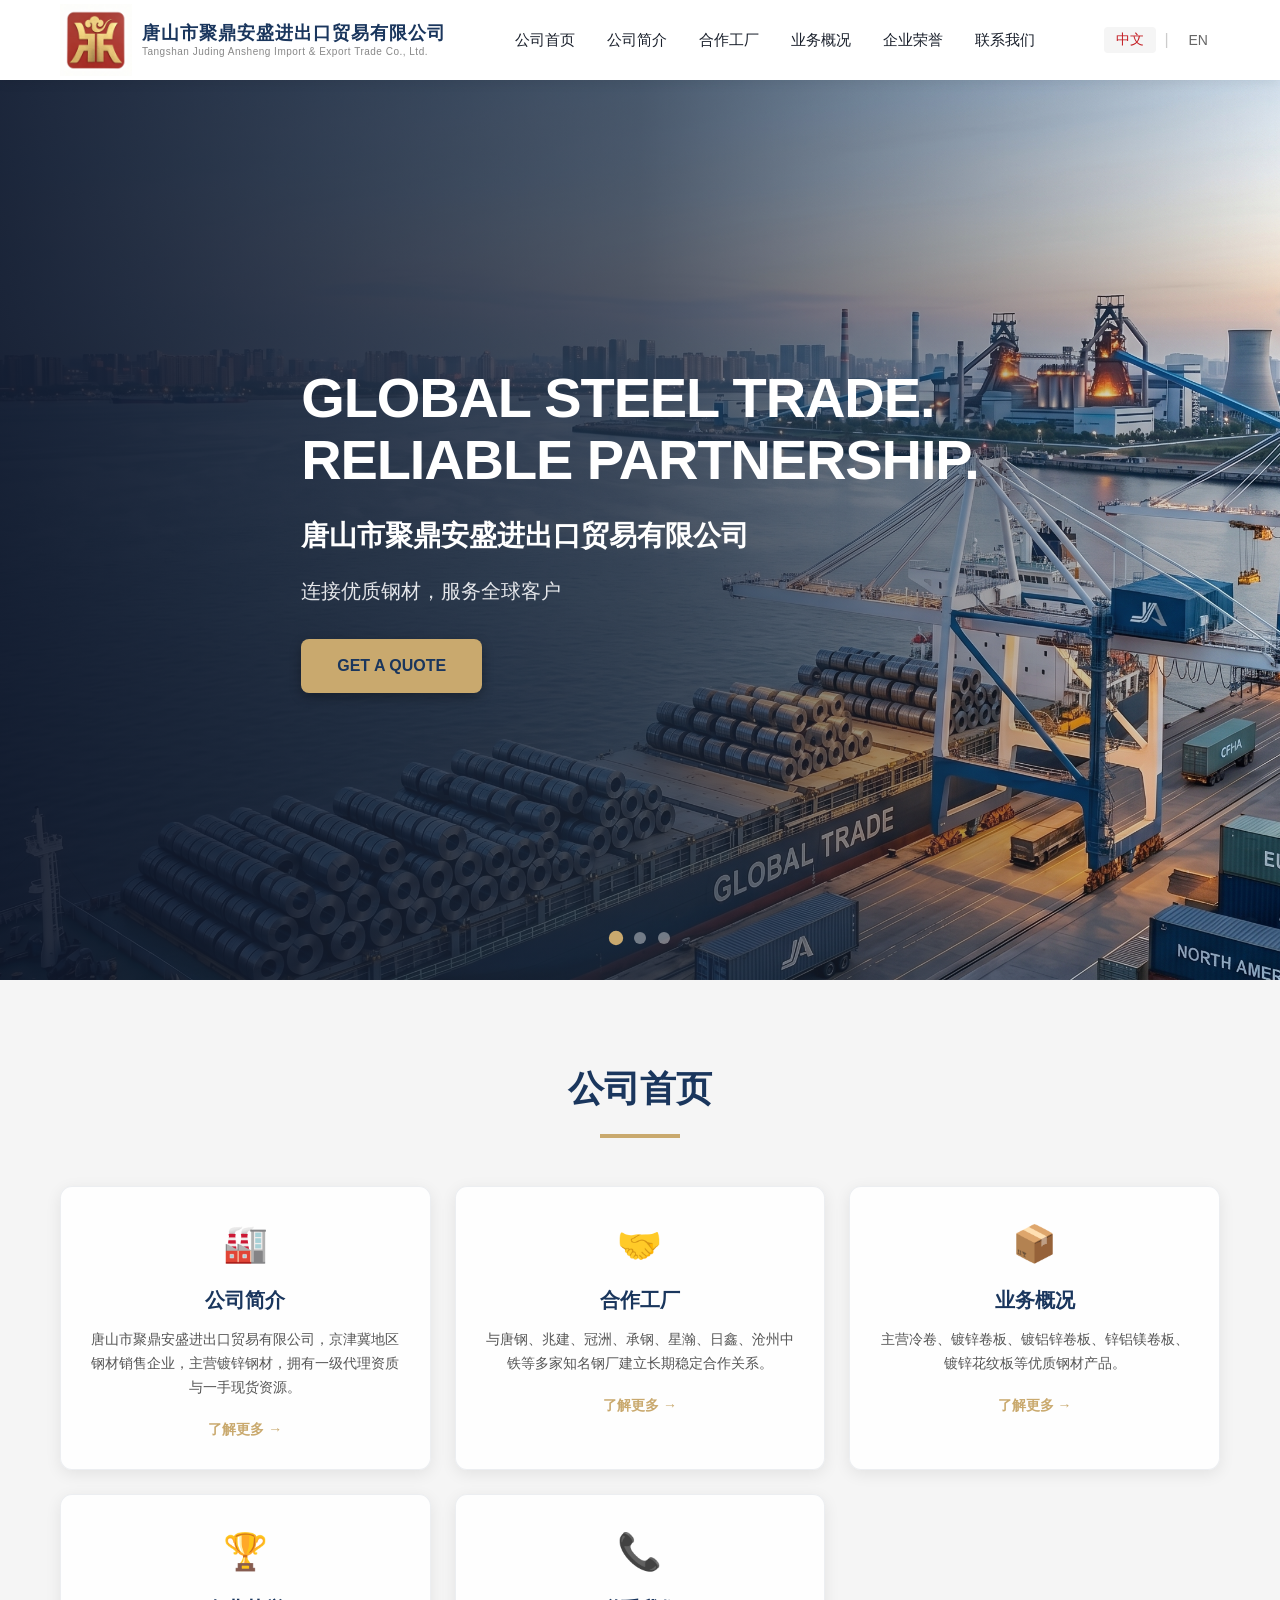
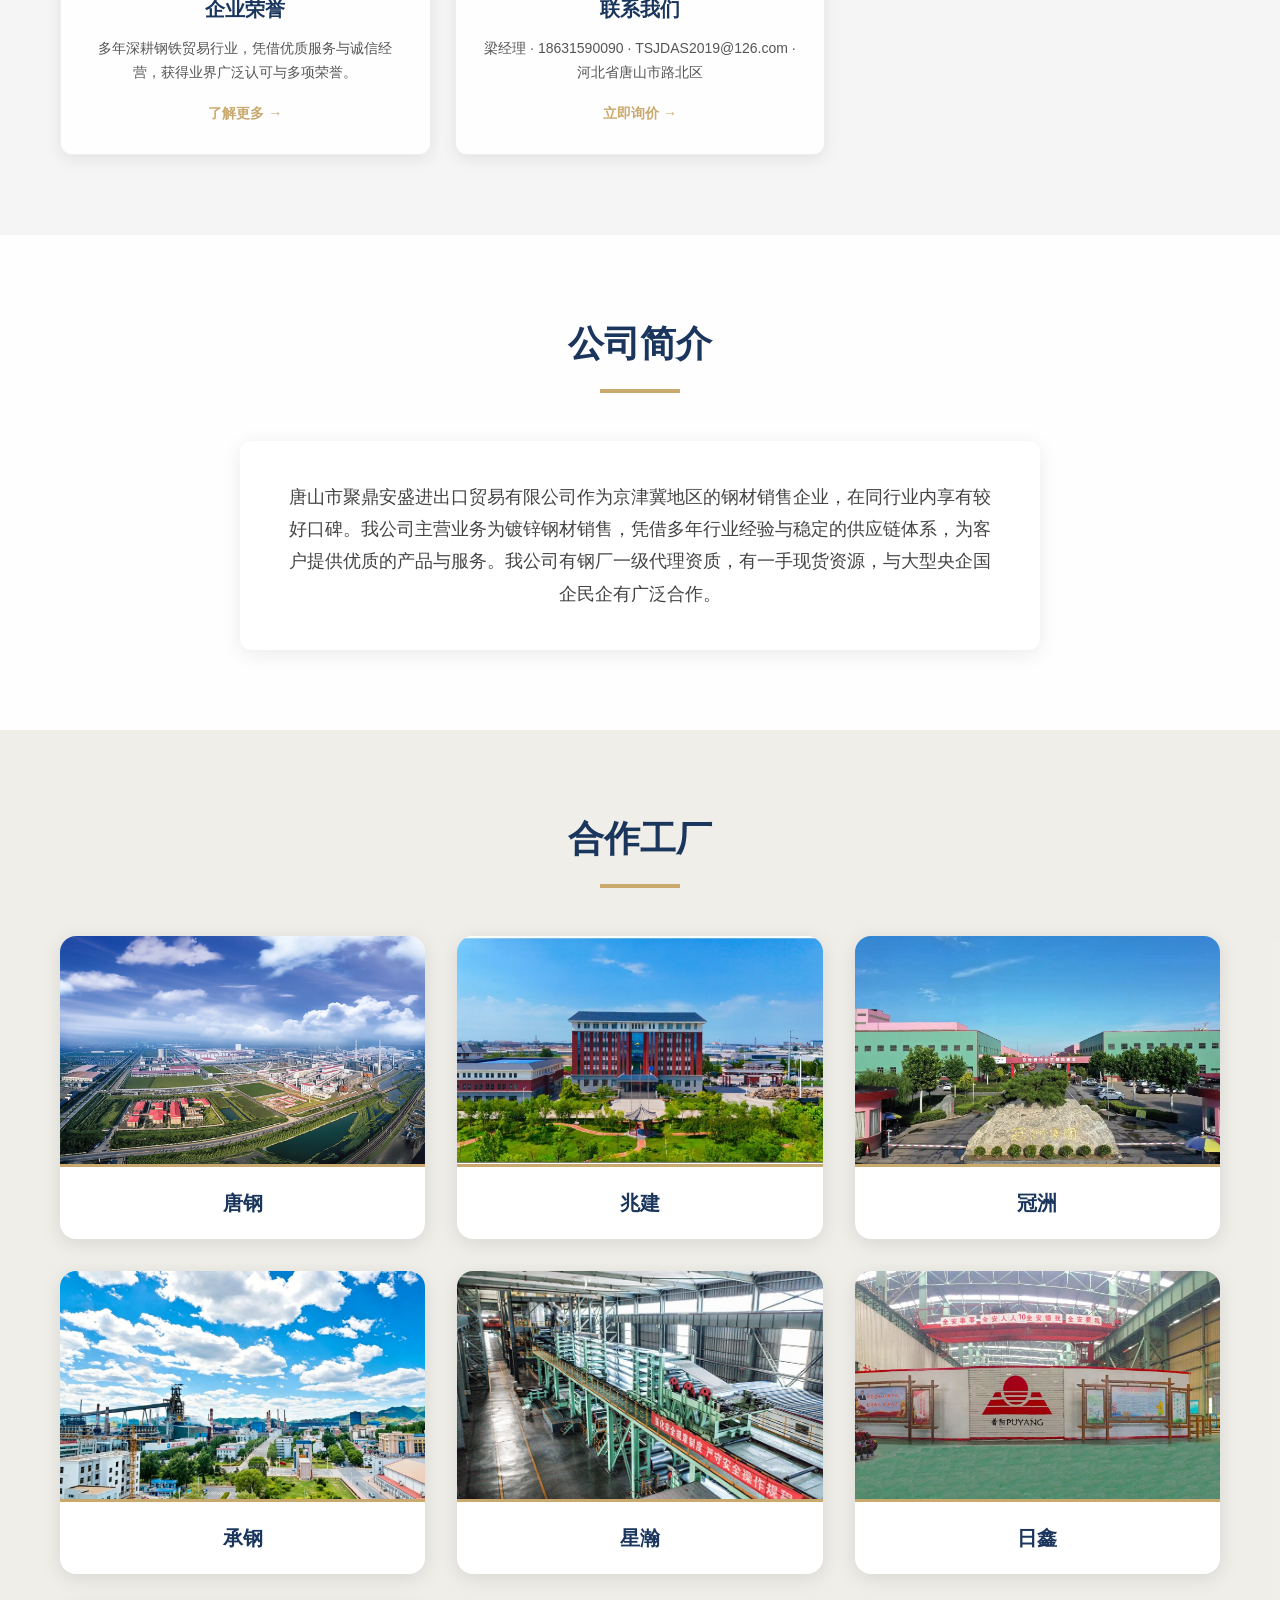
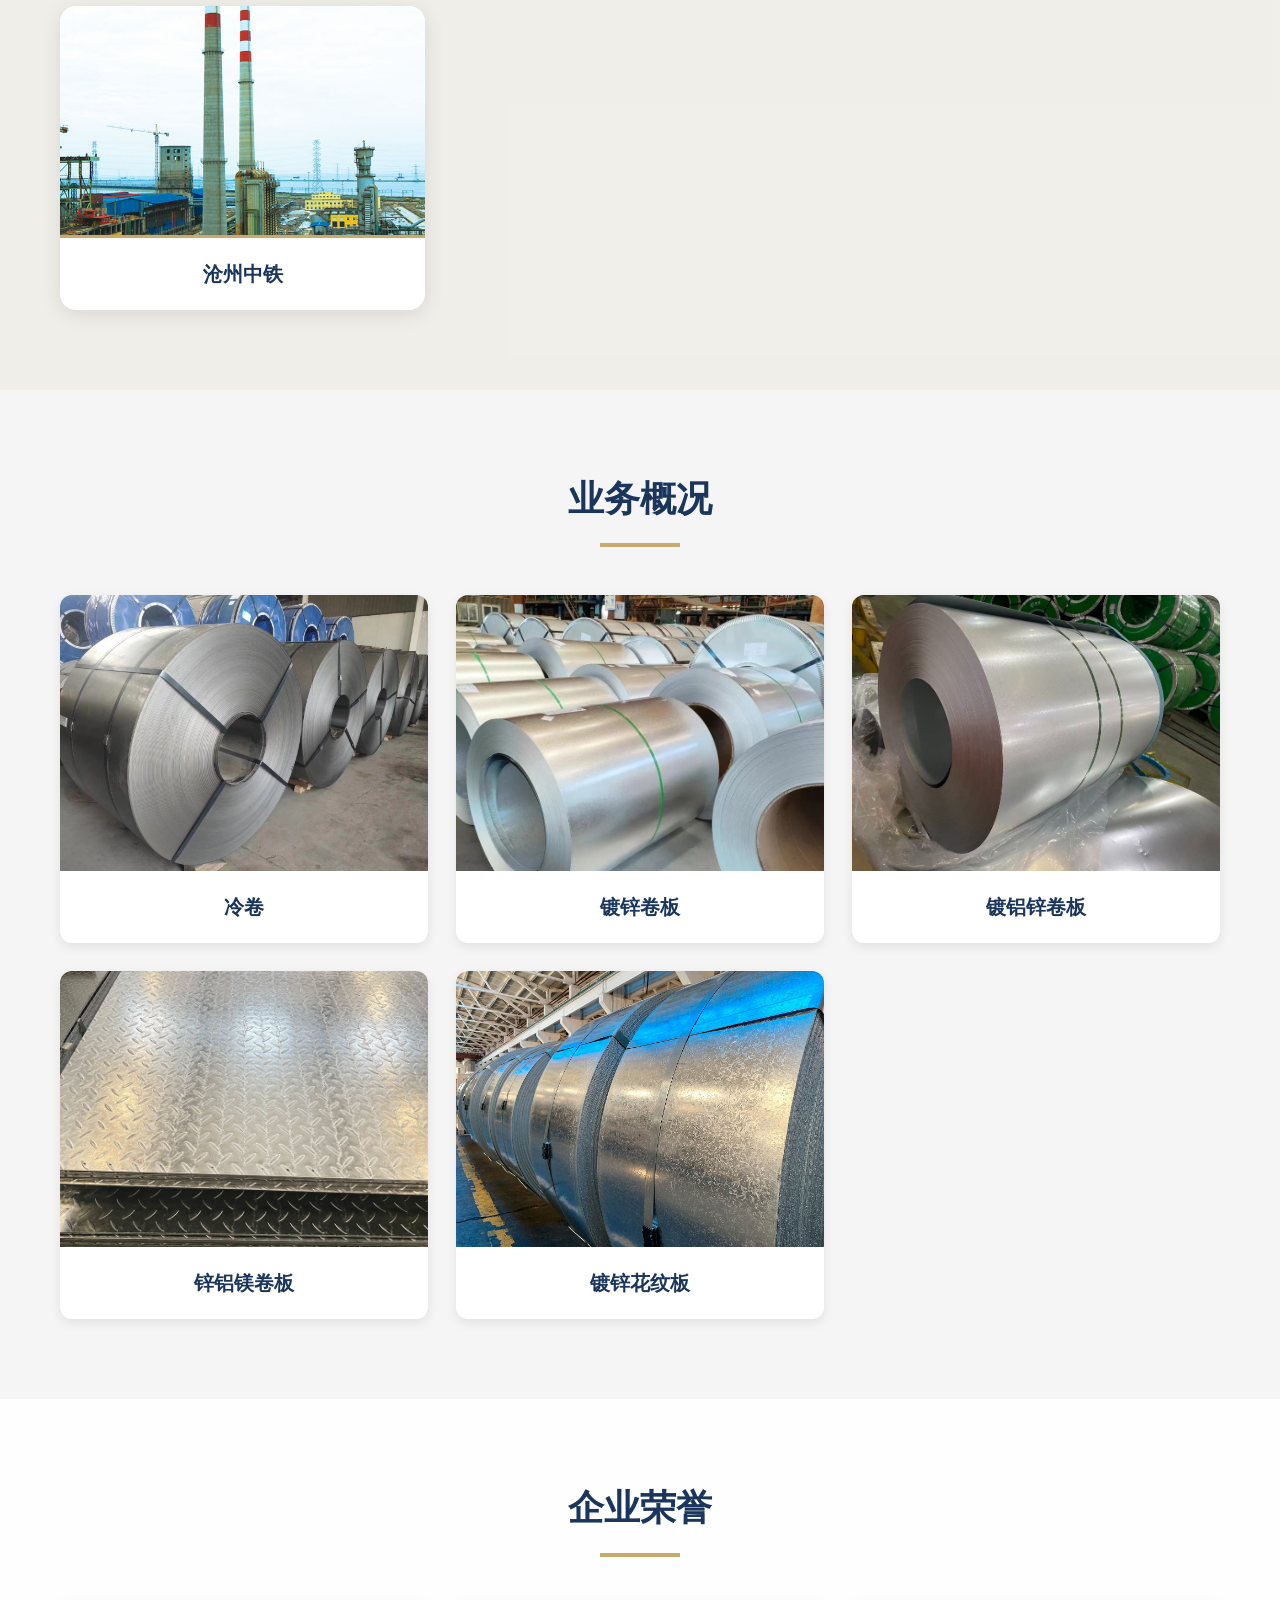
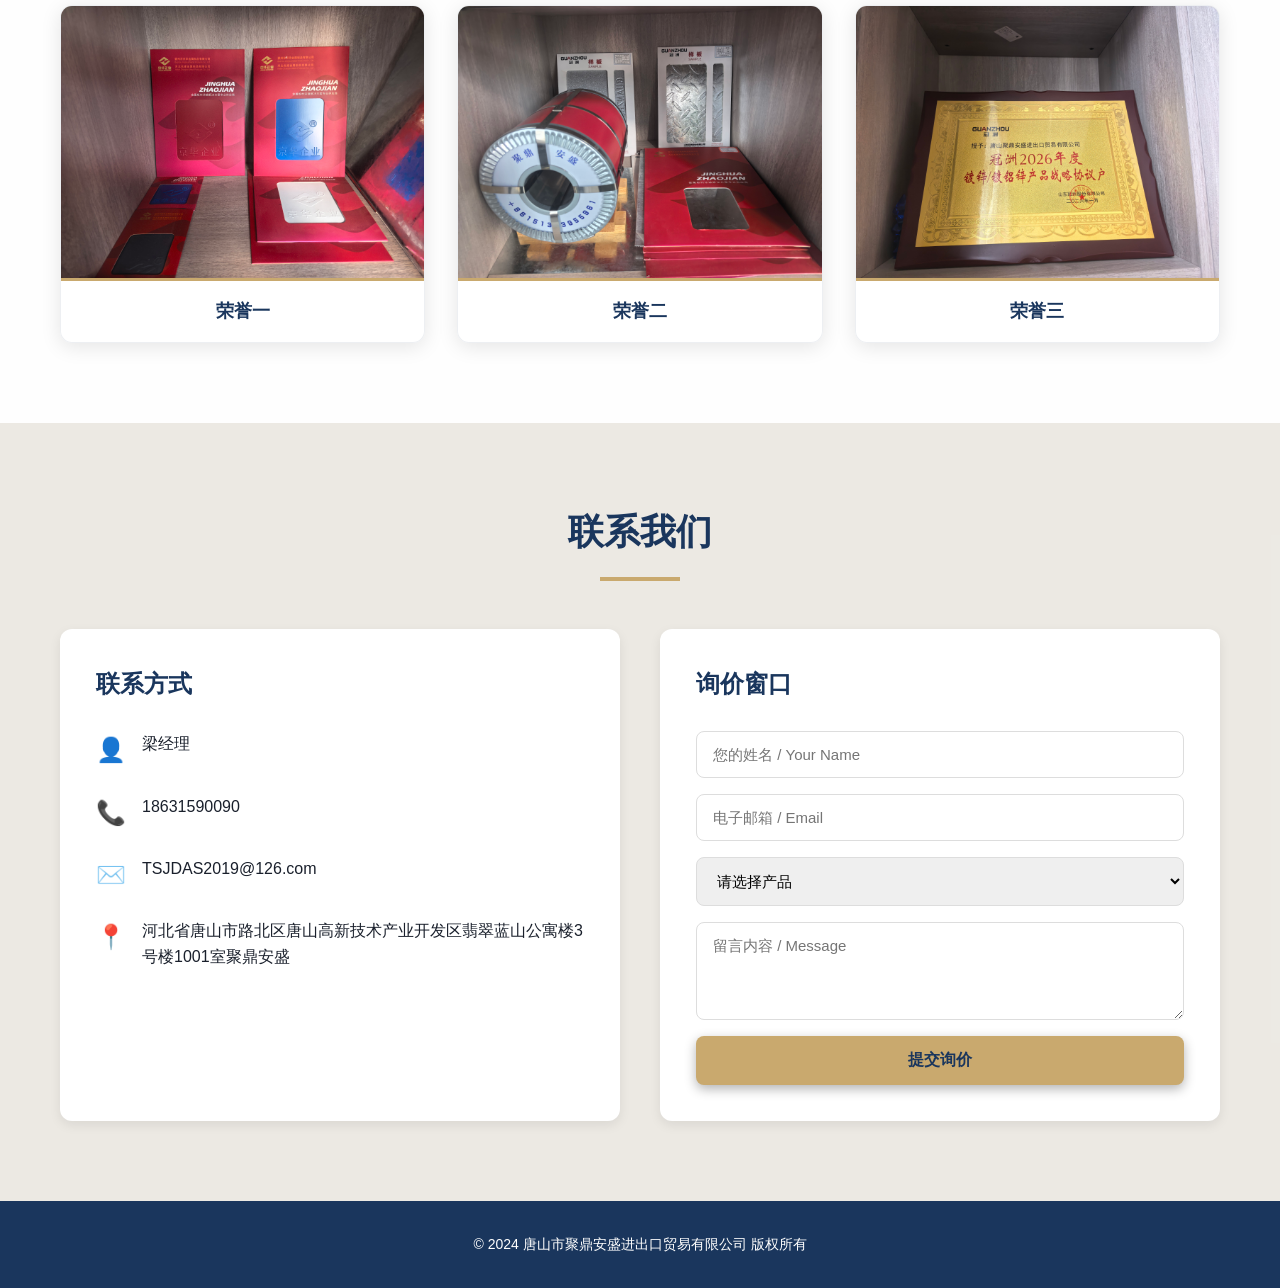
==== index.html @ 7039ffe6 "添加logo" ====
<!DOCTYPE html>
<html lang="zh-CN">
<head>
    <meta charset="UTF-8">
    <meta name="viewport" content="width=device-width, initial-scale=1.0">
    <title>聚鼎安盛 | 镀锌钢材销售</title>
    <meta name="description" content="唐山市聚鼎安盛进出口贸易有限公司 - 京津冀地区钢材销售企业，主营镀锌钢材、冷卷、镀铝锌卷板等产品">
    <link rel="icon" type="image/png" href="images/favicon.png" sizes="64x64">
    <link rel="stylesheet" href="style.css">
</head>
<body>
    <!-- Navigation -->
    <nav class="navbar">
        <div class="container">
            <a href="#" class="logo">
                <img src="images/logo.png" alt="聚鼎安盛">
                <div class="logo-text">
                    <span class="logo-name" data-zh="唐山市聚鼎安盛进出口贸易有限公司" data-en="Tangshan Juding Ansheng Import & Export Trade Co., Ltd.">唐山市聚鼎安盛进出口贸易有限公司</span>
                    <span class="logo-name-en">Tangshan Juding Ansheng Import & Export Trade Co., Ltd.</span>
                </div>
            </a>
            <div class="nav-links">
                <a href="#home" data-zh="公司首页" data-en="Home">公司首页</a>
                <a href="#profile" data-zh="公司简介" data-en="Company Profile">公司简介</a>
                <a href="#factories" data-zh="合作工厂" data-en="Factories">合作工厂</a>
                <a href="#products" data-zh="业务概况" data-en="Products">业务概况</a>
                <a href="#honors" data-zh="企业荣誉" data-en="Honors">企业荣誉</a>
                <a href="#contact" data-zh="联系我们" data-en="Contact Us">联系我们</a>
            </div>
            <div class="lang-switch">
                <button onclick="switchLang('zh')" class="active" id="btn-zh">中文</button>
                <span>|</span>
                <button onclick="switchLang('en')" id="btn-en">EN</button>
            </div>
            <button class="menu-btn" onclick="toggleMenu()">☰</button>
        </div>
    </nav>

    <!-- Mobile Menu -->
    <div class="mobile-menu" id="mobileMenu">
        <a href="#home" data-zh="公司首页" data-en="Home" onclick="closeMenu()">公司首页</a>
        <a href="#profile" data-zh="公司简介" data-en="Company Profile" onclick="closeMenu()">公司简介</a>
        <a href="#factories" data-zh="合作工厂" data-en="Factories" onclick="closeMenu()">合作工厂</a>
        <a href="#products" data-zh="业务概况" data-en="Products" onclick="closeMenu()">业务概况</a>
        <a href="#honors" data-zh="企业荣誉" data-en="Honors" onclick="closeMenu()">企业荣誉</a>
        <a href="#contact" data-zh="联系我们" data-en="Contact Us" onclick="closeMenu()">联系我们</a>
    </div>

    <!-- Hero Section -->
    <section class="hero">
        <div class="hero-slides">
            <div class="hero-slide active" style="background-image: url('images/hero-bg.png')"></div>
            <div class="hero-slide" style="background-image: url('images/bg/steel-bg-1.jpg')"></div>
            <div class="hero-slide" style="background-image: url('images/bg/hero-bg-3.jpg')"></div>
        </div>
        <div class="hero-overlay"></div>
        <div class="container hero-content">
            <h1>GLOBAL STEEL TRADE.<br>RELIABLE PARTNERSHIP.</h1>
            <h2 data-zh="唐山市聚鼎安盛进出口贸易有限公司" data-en="Tangshan Juding Ansheng Import & Export Trade Co., Ltd.">唐山市聚鼎安盛进出口贸易有限公司</h2>
            <p class="hero-desc" data-zh="连接优质钢材，服务全球客户" data-en="Connecting Quality Steel to the World">连接优质钢材，服务全球客户</p>
            <a href="#contact" class="btn-primary">GET A QUOTE</a>
        </div>
        <div class="hero-dots">
            <span class="hero-dot active" data-index="0"></span>
            <span class="hero-dot" data-index="1"></span>
            <span class="hero-dot" data-index="2"></span>
        </div>
    </section>

    <!-- Company Home Summary -->
    <section id="home" class="section bg-section bg-section-1">
        <div class="container">
            <div class="section-title">
                <h2 data-zh="公司首页" data-en="Company Home">公司首页</h2>
                <div class="divider"></div>
            </div>
            <div class="home-summary">
                <div class="summary-card">
                    <div class="summary-icon">🏭</div>
                    <h3 data-zh="公司简介" data-en="Company Profile">公司简介</h3>
                    <p data-zh="唐山市聚鼎安盛进出口贸易有限公司，京津冀地区钢材销售企业，主营镀锌钢材，拥有一级代理资质与一手现货资源。" data-en="Tangshan Juding Ansheng - a steel sales enterprise in the Beijing-Tianjin-Hebei region, specializing in galvanized steel with first-tier agency qualifications.">唐山市聚鼎安盛进出口贸易有限公司，京津冀地区钢材销售企业，主营镀锌钢材，拥有一级代理资质与一手现货资源。</p>
                    <a href="#profile" class="summary-link" data-zh="了解更多 →" data-en="Learn More →">了解更多 →</a>
                </div>
                <div class="summary-card">
                    <div class="summary-icon">🤝</div>
                    <h3 data-zh="合作工厂" data-en="Partner Factories">合作工厂</h3>
                    <p data-zh="与唐钢、兆建、冠洲、承钢、星瀚、日鑫、沧州中铁等多家知名钢厂建立长期稳定合作关系。" data-en="Long-term partnerships with Tangsteel, Zhaojian, Guanzhou, Chengsteel, Xinghan, Rixin, Cangzhou CITIC and more.">与唐钢、兆建、冠洲、承钢、星瀚、日鑫、沧州中铁等多家知名钢厂建立长期稳定合作关系。</p>
                    <a href="#profile" class="summary-link" data-zh="了解更多 →" data-en="Learn More →">了解更多 →</a>
                </div>
                <div class="summary-card">
                    <div class="summary-icon">📦</div>
                    <h3 data-zh="业务概况" data-en="Business Overview">业务概况</h3>
                    <p data-zh="主营冷卷、镀锌卷板、镀铝锌卷板、锌铝镁卷板、镀锌花纹板等优质钢材产品。" data-en="Main products: Cold Rolled Coils, Galvanized Steel Coils, Galvalume Coils, Zinc-Aluminum-Magnesium Coils, Checkered Plates.">主营冷卷、镀锌卷板、镀铝锌卷板、锌铝镁卷板、镀锌花纹板等优质钢材产品。</p>
                    <a href="#products" class="summary-link" data-zh="了解更多 →" data-en="Learn More →">了解更多 →</a>
                </div>
                <div class="summary-card">
                    <div class="summary-icon">🏆</div>
                    <h3 data-zh="企业荣誉" data-en="Honors">企业荣誉</h3>
                    <p data-zh="多年深耕钢铁贸易行业，凭借优质服务与诚信经营，获得业界广泛认可与多项荣誉。" data-en="Years of dedication in the steel trade industry, earning widespread recognition and multiple honors through quality service and integrity.">多年深耕钢铁贸易行业，凭借优质服务与诚信经营，获得业界广泛认可与多项荣誉。</p>
                    <a href="#honors" class="summary-link" data-zh="了解更多 →" data-en="Learn More →">了解更多 →</a>
                </div>
                <div class="summary-card">
                    <div class="summary-icon">📞</div>
                    <h3 data-zh="联系我们" data-en="Contact Us">联系我们</h3>
                    <p data-zh="梁经理 · 18631590090 · TSJDAS2019@126.com · 河北省唐山市路北区" data-en="Manager Liang · 18631590090 · TSJDAS2019@126.com · Lubei District, Tangshan, Hebei">梁经理 · 18631590090 · TSJDAS2019@126.com · 河北省唐山市路北区</p>
                    <a href="#contact" class="summary-link" data-zh="立即询价 →" data-en="Get Quote →">立即询价 →</a>
                </div>
            </div>
        </div>
    </section>

    <!-- Company Profile -->
    <section id="profile" class="section bg-section bg-section-2">
        <div class="container">
            <div class="section-title">
                <h2 data-zh="公司简介" data-en="Company Profile">公司简介</h2>
                <div class="divider"></div>
            </div>
            <div class="profile-content">
                <p data-zh="唐山市聚鼎安盛进出口贸易有限公司作为京津冀地区的钢材销售企业，在同行业内享有较好口碑。我公司主营业务为镀锌钢材销售，凭借多年行业经验与稳定的供应链体系，为客户提供优质的产品与服务。我公司有钢厂一级代理资质，有一手现货资源，与大型央企国企民企有广泛合作。" data-en="Tangshan Juding Ansheng Import and Export Trade Co., Ltd. is a steel sales enterprise in the Beijing-Tianjin-Hebei region, enjoying a strong reputation in the industry. Our main business is galvanized steel sales. With years of industry experience and a stable supply chain, we provide customers with high-quality products and services. We have first-tier agency qualifications from steel mills, direct access to spot resources, and extensive cooperation with large state-owned enterprises, private enterprises, and central enterprises.">唐山市聚鼎安盛进出口贸易有限公司作为京津冀地区的钢材销售企业，在同行业内享有较好口碑。我公司主营业务为镀锌钢材销售，凭借多年行业经验与稳定的供应链体系，为客户提供优质的产品与服务。我公司有钢厂一级代理资质，有一手现货资源，与大型央企国企民企有广泛合作。</p>
            </div>
        </div>
    </section>

    <!-- Partner Factories -->
    <section id="factories" class="section bg-section bg-section-3">
        <div class="container">
            <div class="section-title">
                <h2 data-zh="合作工厂" data-en="Partner Factories">合作工厂</h2>
                <div class="divider"></div>
            </div>
            <div class="factories-grid">
                <div class="factory-card">
                    <img src="images/factories/tangsteel.png" alt="唐钢">
                    <span class="factory-name" data-zh="唐钢" data-en="Tangsteel">唐钢</span>
                </div>
                <div class="factory-card">
                    <img src="images/factories/zhaojian.jpg" alt="兆建">
                    <span class="factory-name" data-zh="兆建" data-en="Zhaojian">兆建</span>
                </div>
                <div class="factory-card">
                    <img src="images/factories/guanzhou.jpeg" alt="冠洲">
                    <span class="factory-name" data-zh="冠洲" data-en="Guanzhou">冠洲</span>
                </div>
                <div class="factory-card">
                    <img src="images/factories/chengsteel.png" alt="承钢">
                    <span class="factory-name" data-zh="承钢" data-en="Chengsteel">承钢</span>
                </div>
                <div class="factory-card">
                    <img src="images/factories/xinghan.jpeg" alt="星瀚">
                    <span class="factory-name" data-zh="星瀚" data-en="Xinghan">星瀚</span>
                </div>
                <div class="factory-card">
                    <img src="images/factories/rixin.jpeg" alt="日鑫">
                    <span class="factory-name" data-zh="日鑫" data-en="Rixin">日鑫</span>
                </div>
                <div class="factory-card">
                    <img src="images/factories/cangzhou-citic.jpg" alt="沧州中铁">
                    <span class="factory-name" data-zh="沧州中铁" data-en="Cangzhou CITIC">沧州中铁</span>
                </div>
            </div>
        </div>
    </section>

    <!-- Products -->
    <section id="products" class="section bg-section bg-section-4">
        <div class="container">
            <div class="section-title">
                <h2 data-zh="业务概况" data-en="Business Overview">业务概况</h2>
                <div class="divider"></div>
            </div>
            <div class="products-grid">
                <a href="products/cold-rolled.html" class="product-card">
                    <div class="product-img">
                        <img src="images/products/cold-rolled.jpeg" alt="冷卷">
                    </div>
                    <h3 data-zh="冷卷" data-en="Cold Rolled Coils">冷卷</h3>
                </a>
                <a href="products/galvanized.html" class="product-card">
                    <div class="product-img">
                        <img src="images/products/galvanized.jpeg" alt="镀锌卷板">
                    </div>
                    <h3 data-zh="镀锌卷板" data-en="Galvanized Steel Coils">镀锌卷板</h3>
                </a>
                <a href="products/galvalume.html" class="product-card">
                    <div class="product-img">
                        <img src="images/products/galvalume.jpeg" alt="镀铝锌卷板">
                    </div>
                    <h3 data-zh="镀铝锌卷板" data-en="Galvalume Steel Coils">镀铝锌卷板</h3>
                </a>
                <a href="products/zam.html" class="product-card">
                    <div class="product-img">
                        <img src="images/products/zam.jpeg" alt="锌铝镁卷板">
                    </div>
                    <h3 data-zh="锌铝镁卷板" data-en="Zinc-Aluminum-Magnesium Coils">锌铝镁卷板</h3>
                </a>
                <a href="products/checkered.html" class="product-card">
                    <div class="product-img">
                        <img src="images/products/checkered.jpeg" alt="镀锌花纹板">
                    </div>
                    <h3 data-zh="镀锌花纹板" data-en="Galvanized Checkered Plates">镀锌花纹板</h3>
                </a>
            </div>
        </div>
    </section>

    <!-- Honors -->
    <section id="honors" class="section bg-section bg-section-5">
        <div class="container">
            <div class="section-title">
                <h2 data-zh="企业荣誉" data-en="Corporate Honors">企业荣誉</h2>
                <div class="divider"></div>
            </div>
            <div class="honors-grid">
                <div class="honor-card">
                    <div class="honor-img">
                        <img src="images/honors/honor1.jpg" alt="企业荣誉1">
                    </div>
                    <h3 data-zh="荣誉一" data-en="Honor 1">荣誉一</h3>
                </div>
                <div class="honor-card">
                    <div class="honor-img">
                        <img src="images/honors/honor2.jpg" alt="企业荣誉2">
                    </div>
                    <h3 data-zh="荣誉二" data-en="Honor 2">荣誉二</h3>
                </div>
                <div class="honor-card">
                    <div class="honor-img">
                        <img src="images/honors/honor3.jpg" alt="企业荣誉3">
                    </div>
                    <h3 data-zh="荣誉三" data-en="Honor 3">荣誉三</h3>
                </div>
            </div>
        </div>
    </section>

    <!-- Contact Us -->
    <section id="contact" class="section bg-section bg-section-6">
        <div class="container">
            <div class="section-title">
                <h2 data-zh="联系我们" data-en="Contact Us">联系我们</h2>
                <div class="divider"></div>
            </div>
            <div class="contact-grid">
                <div class="contact-info">
                    <h3 data-zh="联系方式" data-en="Contact Information">联系方式</h3>
                    <div class="info-item">
                        <span class="icon">👤</span>
                        <span data-zh="梁经理" data-en="Manager Liang">梁经理</span>
                    </div>
                    <div class="info-item">
                        <span class="icon">📞</span>
                        <span>18631590090</span>
                    </div>
                    <div class="info-item">
                        <span class="icon">✉️</span>
                        <span>TSJDAS2019@126.com</span>
                    </div>
                    <div class="info-item">
                        <span class="icon">📍</span>
                        <span data-zh="河北省唐山市路北区唐山高新技术产业开发区翡翠蓝山公寓楼3号楼1001室聚鼎安盛" data-en="Room 1001, Building 3, Feicui Lanshan Apartment, Tangshan High-tech Industrial Development Zone, Lubei District, Tangshan, Hebei Province">河北省唐山市路北区唐山高新技术产业开发区翡翠蓝山公寓楼3号楼1001室聚鼎安盛</span>
                    </div>
                </div>
                <div class="inquiry-form">
                    <h3 data-zh="询价窗口" data-en="Inquiry Window">询价窗口</h3>
<form action="https://api.web3forms.com/submit" method="POST" id="realinquiryForm">
    
    <input type="hidden" name="access_key" value="a9904c16-5bf9-4e13-b2f8-3876d9c44527">
    
    <input type="hidden" name="subject" value="【聚鼎安盛官网】收到新客户询价！">
    
    <input type="hidden" name="redirect" value="https://jdasglobal.com">

    <input type="text" name="name" required placeholder="您的姓名 / Your Name" data-zh-placeholder="您的姓名" data-en-placeholder="Your Name">
    
    <input type="email" name="email" required placeholder="电子邮箱 / Email" data-zh-placeholder="电子邮箱" data-en-placeholder="Email">
    
    <select name="product" required>
        <option value="" data-zh="请选择产品" data-en="Select Product">请选择产品</option>
        <option value="冷卷" data-zh="冷卷" data-en="Cold Rolled Coils">冷卷</option>
        <option value="镀锌卷板" data-zh="镀锌卷板" data-en="Galvanized Steel Coils">镀锌卷板</option>
        <option value="镀铝锌卷板" data-zh="镀铝锌卷板" data-en="Galvalume Steel Coils">镀铝锌卷板</option>
        <option value="锌铝镁卷板" data-zh="锌铝镁卷板" data-en="Zinc-Aluminum-Magnesium Coils">锌铝镁卷板</option>
        <option value="镀锌花纹板" data-zh="镀锌花纹板" data-en="Galvanized Checkered Plates">镀锌花纹板</option>
    </select>
    
    <textarea name="message" rows="4" required placeholder="留言内容 / Message" data-zh-placeholder="留言内容" data-en-placeholder="Message"></textarea>
    
    <button type="submit" class="btn-primary" data-zh="提交询价" data-en="Submit Inquiry">提交询价</button>
</form>
                    <div id="formSuccess" class="form-success" style="display:none;" data-zh="询价已提交，我们将尽快与您联系！" data-en="Your inquiry has been submitted. We will contact you soon!">询价已提交，我们将尽快与您联系！</div>
                </div>
            </div>
        </div>
    </section>

    <!-- Footer -->
    <footer class="footer">
        <div class="container">
            <p data-zh="© 2024 唐山市聚鼎安盛进出口贸易有限公司 版权所有" data-en="© 2024 Tangshan Juding Ansheng Import & Export Trade Co., Ltd. All rights reserved.">© 2024 唐山市聚鼎安盛进出口贸易有限公司 版权所有</p>
        </div>
    </footer>

    <script src="script.js"></script>
</body>
</html>
---- style.css ----
* {
    margin: 0;
    padding: 0;
    box-sizing: border-box;
}

:root {
    --primary: #1a365d;
    --primary-light: #2a4a7f;
    --secondary: #c9a96e;
    --secondary-light: #d4b87d;
    --bg: #f5f5f5;
    --text: #1a202c;
}

body {
    font-family: "Microsoft YaHei", "PingFang SC", Arial, sans-serif;
    color: var(--text);
    background: var(--bg);
    line-height: 1.6;
}

.container {
    max-width: 1200px;
    margin: 0 auto;
    padding: 0 20px;
}

/* Navbar */
.navbar {
    background: #fff;
    color: var(--text);
    position: sticky;
    top: 0;
    z-index: 1000;
    box-shadow: 0 2px 12px rgba(0,0,0,0.08);
}

.navbar .container {
    display: flex;
    align-items: center;
    justify-content: space-between;
    height: 80px;
}

.logo {
    display: flex;
    align-items: center;
    gap: 10px;
    text-decoration: none;
    flex-shrink: 0;
}

.logo img {
    height: 72px;
    width: auto;
}

.logo-text {
    display: flex;
    flex-direction: column;
    line-height: 1.3;
}

.logo-name {
    font-size: 18px;
    font-weight: 700;
    color: var(--primary);
    white-space: nowrap;
    letter-spacing: 1px;
}

.logo-name-en {
    font-size: 10px;
    color: #888;
    white-space: nowrap;
    letter-spacing: 0.5px;
    font-weight: 500;
}

.nav-links {
    display: flex;
    gap: 32px;
}

.nav-links a {
    color: var(--text);
    text-decoration: none;
    font-size: 15px;
    font-weight: 500;
    transition: color 0.2s;
}

.nav-links a:hover {
    color: #C41E24;
}

.lang-switch {
    display: flex;
    align-items: center;
    gap: 8px;
}

.lang-switch button {
    background: none;
    border: none;
    color: #666;
    cursor: pointer;
    padding: 4px 12px;
    font-size: 14px;
    border-radius: 4px;
    transition: background 0.2s, color 0.2s;
}

.lang-switch button:hover,
.lang-switch button.active {
    background: #f5f5f5;
    color: #C41E24;
}

.lang-switch span {
    color: #ccc;
}

.menu-btn {
    display: none;
    background: none;
    border: none;
    color: var(--text);
    font-size: 28px;
    cursor: pointer;
}

.mobile-menu {
    display: none;
    background: #fff;
    padding: 16px;
    box-shadow: 0 4px 12px rgba(0,0,0,0.08);
}

.mobile-menu a {
    display: block;
    color: var(--text);
    text-decoration: none;
    padding: 12px 0;
    border-bottom: 1px solid #eee;
    font-weight: 500;
}

.mobile-menu a:hover {
    color: #C41E24;
}

/* Hero */
.hero {
    color: white;
    min-height: 100vh;
    display: flex;
    align-items: center;
    position: relative;
    overflow: hidden;
}

.hero-slides {
    position: absolute;
    inset: 0;
    z-index: 0;
}

.hero-slide {
    position: absolute;
    inset: 0;
    background-size: cover;
    background-position: center;
    opacity: 0;
    transition: opacity 1.2s ease-in-out;
}

.hero-slide.active {
    opacity: 1;
}

.hero-overlay {
    position: absolute;
    inset: 0;
    background: linear-gradient(to right, rgba(15, 23, 42, 0.9), rgba(30, 41, 59, 0.7), transparent);
    z-index: 1;
}

.hero-dots {
    position: absolute;
    bottom: 36px;
    left: 50%;
    transform: translateX(-50%);
    display: flex;
    gap: 12px;
    z-index: 3;
}

.hero-dot {
    width: 12px;
    height: 12px;
    border-radius: 50%;
    background: rgba(255, 255, 255, 0.4);
    cursor: pointer;
    transition: background 0.3s, transform 0.3s;
}

.hero-dot.active {
    background: var(--secondary);
    transform: scale(1.2);
}

.hero-dot:hover {
    background: rgba(255, 255, 255, 0.7);
}

.hero-content {
    position: relative;
    z-index: 2;
    text-align: left;
}

.hero h1 {
    font-size: 56px;
    margin-bottom: 24px;
    line-height: 1.1;
    font-weight: 800;
    text-transform: uppercase;
    letter-spacing: -0.02em;
}

.hero h2 {
    font-size: 28px;
    font-weight: 600;
    margin-bottom: 16px;
}

.hero-desc {
    font-size: 20px;
    color: #e5e7eb;
    margin-bottom: 32px;
}

.btn-primary {
    display: inline-block;
    background: linear-gradient(to right, #d4af37, #aa8c2c);
    color: #0f172a;
    padding: 16px 40px;
    border-radius: 9999px;
    text-decoration: none;
    font-weight: 700;
    font-size: 18px;
    transition: all 0.3s;
    border: none;
    cursor: pointer;
    box-shadow: 0 4px 12px rgba(0,0,0,0.3);
}

.btn-primary:hover {
    transform: scale(1.05);
    filter: brightness(1.1);
}

.btn-primary {
    display: inline-block;
    background: var(--secondary);
    color: var(--primary);
    padding: 14px 36px;
    border-radius: 8px;
    text-decoration: none;
    font-weight: bold;
    font-size: 16px;
    transition: background 0.2s;
    border: none;
    cursor: pointer;
}

.btn-primary:hover {
    background: var(--secondary-light);
}

/* Sections */
.section {
    padding: 80px 0;
}

.bg-white {
    background: white;
}

.bg-gray {
    background: var(--bg);
}

/* Section backgrounds — real scene images with overlay */
.bg-section {
    position: relative;
    background-size: cover;
    background-position: center;
    background-attachment: fixed;
}

.bg-section::before {
    content: '';
    position: absolute;
    inset: 0;
    z-index: 0;
    pointer-events: none;
}

.bg-section > .container {
    position: relative;
    z-index: 1;
}

.bg-section-1 {
    background-image: url('images/bg/section-bg-1.jpg');
}
.bg-section-1::before {
    background: rgba(245, 245, 245, 0.88);
}

.bg-section-2 {
    background-image: url('images/bg/section-bg-2.jpg');
}
.bg-section-2::before {
    background: rgba(255, 255, 255, 0.9);
}

.bg-section-3 {
    background-image: url('images/bg/section-bg-3.jpg');
}
.bg-section-3::before {
    background: rgba(240, 238, 232, 0.85);
}

.bg-section-4 {
    background-image: url('images/bg/section-bg-4.jpg');
}
.bg-section-4::before {
    background: rgba(245, 245, 245, 0.88);
}

.bg-section-5 {
    background-image: url('images/bg/section-bg-5.jpg');
}
.bg-section-5::before {
    background: rgba(255, 255, 255, 0.9);
}

.bg-section-6 {
    background-image: url('images/bg/steel-bg-1.jpg');
}
.bg-section-6::before {
    background: rgba(235, 232, 225, 0.85);
}

.section-title {
    text-align: center;
    margin-bottom: 48px;
}

.section-title h2 {
    font-size: 36px;
    color: var(--primary);
    margin-bottom: 16px;
}

.divider {
    width: 80px;
    height: 4px;
    background: var(--secondary);
    margin: 0 auto;
}

/* Profile */
.profile-content {
    max-width: 800px;
    margin: 0 auto;
    background: white;
    padding: 40px 48px;
    border-radius: 12px;
    box-shadow: 0 4px 20px rgba(0,0,0,0.08);
}

.profile-content p {
    font-size: 18px;
    line-height: 1.8;
    color: #444;
    text-align: center;
}

/* Factories */
.factories-grid {
    display: grid;
    grid-template-columns: repeat(3, 1fr);
    gap: 32px;
}

.factory-card {
    background: white;
    border-radius: 16px;
    overflow: hidden;
    box-shadow: 0 4px 20px rgba(0,0,0,0.1);
    transition: transform 0.3s, box-shadow 0.3s;
}

.factory-card:hover {
    transform: translateY(-8px);
    box-shadow: 0 16px 40px rgba(0,0,0,0.15);
}

.factory-card img {
    width: 100%;
    aspect-ratio: 16/10;
    object-fit: cover;
    display: block;
}

.factory-card .factory-name {
    display: block;
    padding: 20px;
    text-align: center;
    font-weight: 700;
    color: var(--primary);
    font-size: 20px;
    border-top: 3px solid var(--secondary);
    transition: background 0.3s, color 0.3s;
}

.factory-card:hover .factory-name {
    background: var(--primary);
    color: white;
}

/* Products */
.products-grid {
    display: grid;
    grid-template-columns: repeat(3, 1fr);
    gap: 28px;
}

.product-card {
    background: white;
    border-radius: 12px;
    overflow: hidden;
    box-shadow: 0 4px 12px rgba(0,0,0,0.08);
    text-decoration: none;
    color: inherit;
    transition: transform 0.2s, box-shadow 0.2s;
}

.product-card:hover {
    transform: translateY(-6px);
    box-shadow: 0 12px 32px rgba(0,0,0,0.15);
}

.product-img {
    aspect-ratio: 4/3;
    overflow: hidden;
}

.product-img img {
    width: 100%;
    height: 100%;
    object-fit: cover;
    transition: transform 0.3s;
}

.product-card:hover .product-img img {
    transform: scale(1.05);
}

.product-card h3 {
    padding: 20px;
    text-align: center;
    font-size: 20px;
    color: var(--primary);
}

.product-card:hover h3 {
    color: var(--secondary);
}

/* Contact */
.contact-grid {
    display: grid;
    grid-template-columns: 1fr 1fr;
    gap: 40px;
}

.contact-info {
    background: white;
    padding: 36px;
    border-radius: 12px;
    box-shadow: 0 4px 12px rgba(0,0,0,0.08);
}

.contact-info h3 {
    font-size: 24px;
    color: var(--primary);
    margin-bottom: 28px;
}

.info-item {
    display: flex;
    align-items: flex-start;
    gap: 16px;
    margin-bottom: 24px;
    font-size: 16px;
}

.info-item .icon {
    font-size: 24px;
}

.inquiry-form {
    background: white;
    padding: 36px;
    border-radius: 12px;
    box-shadow: 0 4px 12px rgba(0,0,0,0.08);
}

.inquiry-form h3 {
    font-size: 24px;
    color: var(--primary);
    margin-bottom: 28px;
}

.inquiry-form form {
    display: flex;
    flex-direction: column;
    gap: 16px;
}

.inquiry-form input,
.inquiry-form select,
.inquiry-form textarea {
    width: 100%;
    padding: 14px 16px;
    border: 1px solid #ddd;
    border-radius: 8px;
    font-size: 15px;
    font-family: inherit;
    transition: border-color 0.2s;
}

.inquiry-form input:focus,
.inquiry-form select:focus,
.inquiry-form textarea:focus {
    outline: none;
    border-color: var(--secondary);
}

.form-success {
    background: #f0fdf4;
    border: 1px solid #86efac;
    color: #166534;
    padding: 20px;
    border-radius: 8px;
    text-align: center;
    font-size: 16px;
}

/* Home Summary */
.home-summary {
    display: grid;
    grid-template-columns: repeat(3, 1fr);
    gap: 24px;
}

.summary-card {
    background: rgba(255, 255, 255, 0.85);
    backdrop-filter: blur(8px);
    border-radius: 12px;
    padding: 28px 24px;
    box-shadow: 0 4px 16px rgba(0,0,0,0.08);
    border: 1px solid rgba(26, 54, 93, 0.08);
    transition: transform 0.3s, box-shadow 0.3s;
    text-align: center;
}

.summary-card:hover {
    transform: translateY(-6px);
    box-shadow: 0 12px 32px rgba(0,0,0,0.15);
}

.summary-icon {
    font-size: 36px;
    margin-bottom: 12px;
}

.summary-card h3 {
    font-size: 20px;
    color: var(--primary);
    margin-bottom: 12px;
}

.summary-card p {
    font-size: 14px;
    color: #555;
    line-height: 1.7;
    margin-bottom: 16px;
}

.summary-link {
    display: inline-block;
    color: var(--secondary);
    text-decoration: none;
    font-weight: 600;
    font-size: 14px;
    transition: color 0.2s;
}

.summary-link:hover {
    color: var(--primary);
}

/* Honors */
.honors-grid {
    display: grid;
    grid-template-columns: repeat(3, 1fr);
    gap: 32px;
}

.honor-card {
    background: rgba(255, 255, 255, 0.85);
    backdrop-filter: blur(8px);
    border-radius: 12px;
    overflow: hidden;
    box-shadow: 0 4px 20px rgba(0,0,0,0.1);
    transition: transform 0.3s, box-shadow 0.3s;
    border: 1px solid rgba(26, 54, 93, 0.08);
}

.honor-card:hover {
    transform: translateY(-8px);
    box-shadow: 0 16px 40px rgba(0,0,0,0.15);
}

.honor-img {
    position: relative;
    width: 100%;
    aspect-ratio: 4/3;
    overflow: hidden;
    background: linear-gradient(135deg, #e8e4dc, #d5d0c6);
}

.honor-img img {
    width: 100%;
    height: 100%;
    object-fit: cover;
    display: block;
}

.honor-card h3 {
    padding: 16px 20px;
    text-align: center;
    font-size: 18px;
    color: var(--primary);
    border-top: 3px solid var(--secondary);
}

/* Footer */
.footer {
    background: var(--primary);
    color: white;
    padding: 32px 0;
    text-align: center;
}

.footer p {
    font-size: 14px;
}

/* Responsive */
@media (max-width: 1024px) {
    .factories-grid {
        grid-template-columns: repeat(2, 1fr);
        gap: 24px;
    }
    .products-grid {
        grid-template-columns: repeat(2, 1fr);
    }
    .home-summary {
        grid-template-columns: repeat(2, 1fr);
    }
    .honors-grid {
        grid-template-columns: repeat(2, 1fr);
        gap: 24px;
    }
}

@media (max-width: 768px) {
    .nav-links, .lang-switch {
        display: none;
    }
    .menu-btn {
        display: block;
    }
    .logo-text {
        display: none;
    }
    .logo img {
        height: 56px;
    }
    .mobile-menu.open {
        display: block;
    }
    .hero-overlay {
        background: linear-gradient(to right, rgba(15, 23, 42, 0.9), rgba(30, 41, 59, 0.7));
    }
    .bg-section {
        background-attachment: scroll;
    }
    .hero h1 {
        font-size: 32px;
    }
    .hero h2 {
        font-size: 20px;
    }
    .hero-desc {
        font-size: 16px;
    }
    .factories-grid {
        grid-template-columns: 1fr;
    }
    .products-grid {
        grid-template-columns: 1fr;
    }
    .contact-grid {
        grid-template-columns: 1fr;
    }
    .home-summary {
        grid-template-columns: 1fr;
    }
    .honors-grid {
        grid-template-columns: 1fr;
    }
    .section {
        padding: 48px 0;
    }
    .section-title h2 {
        font-size: 28px;
    }
}
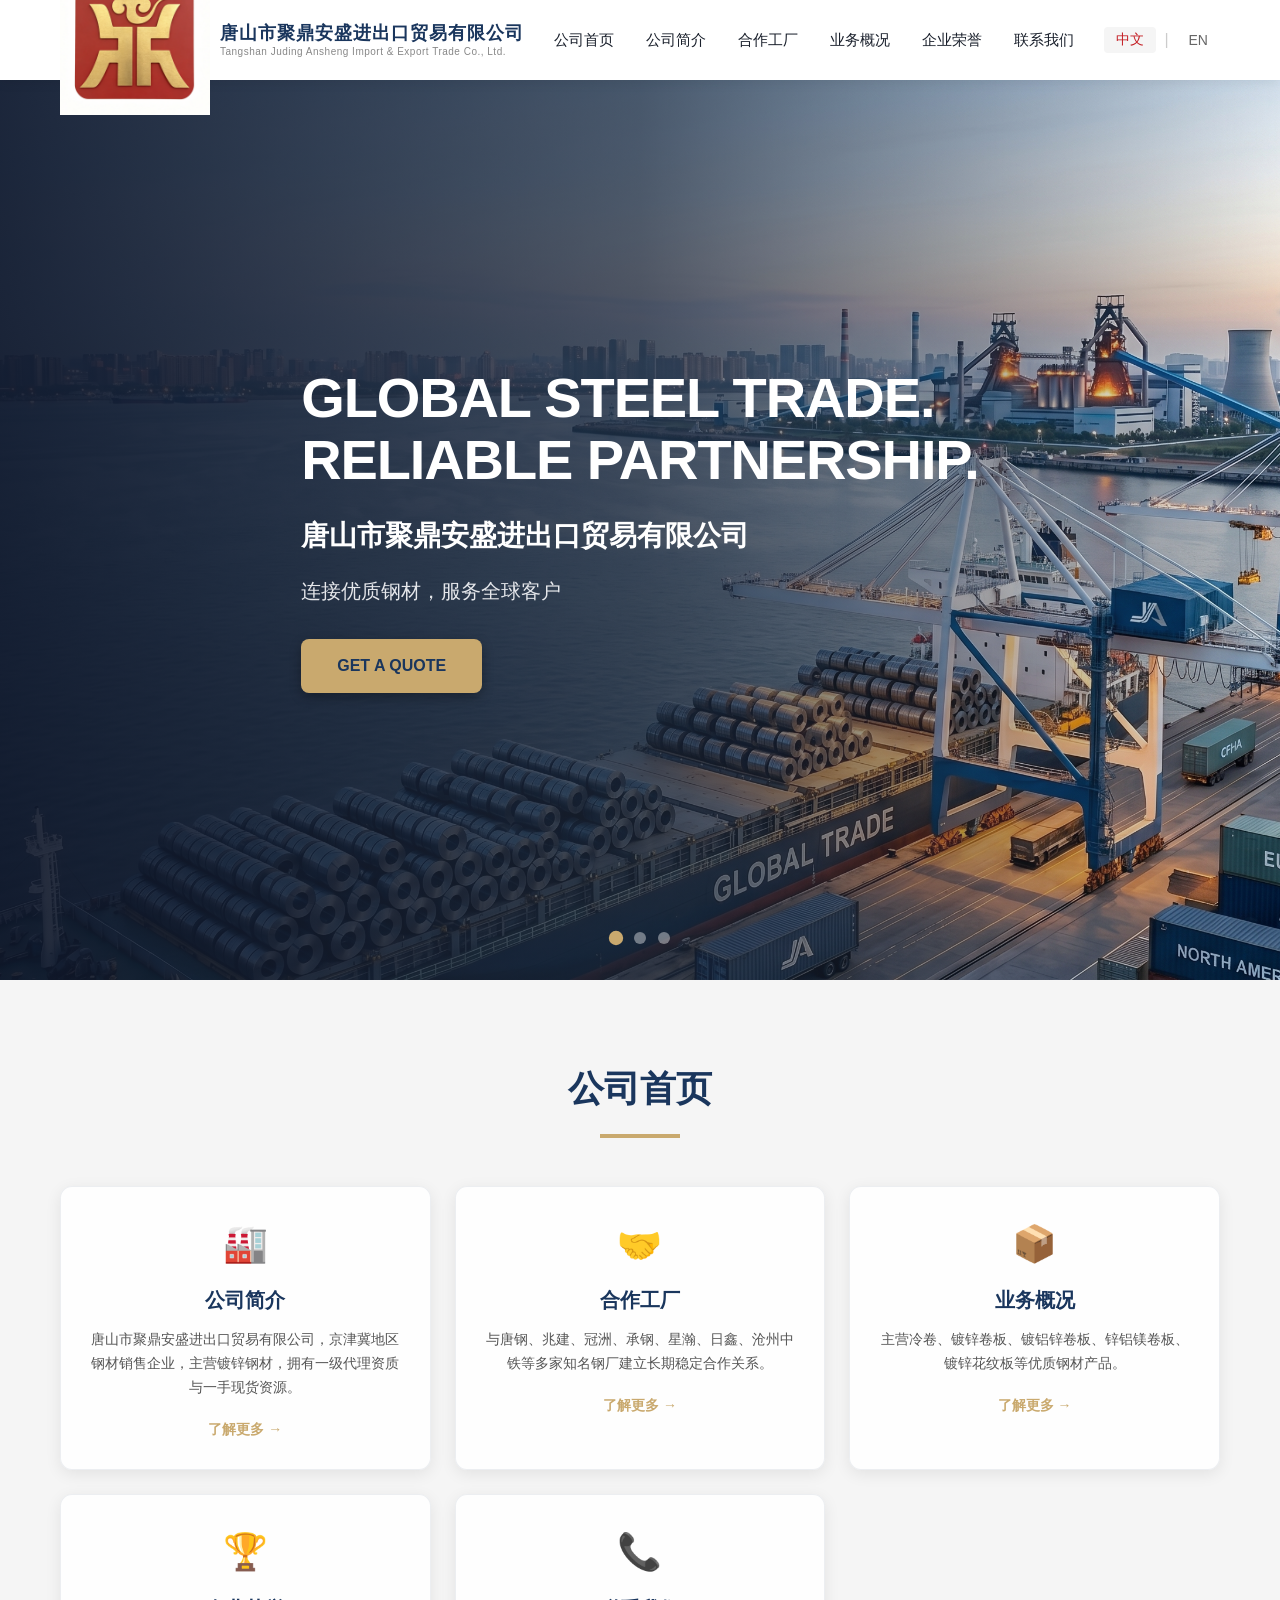
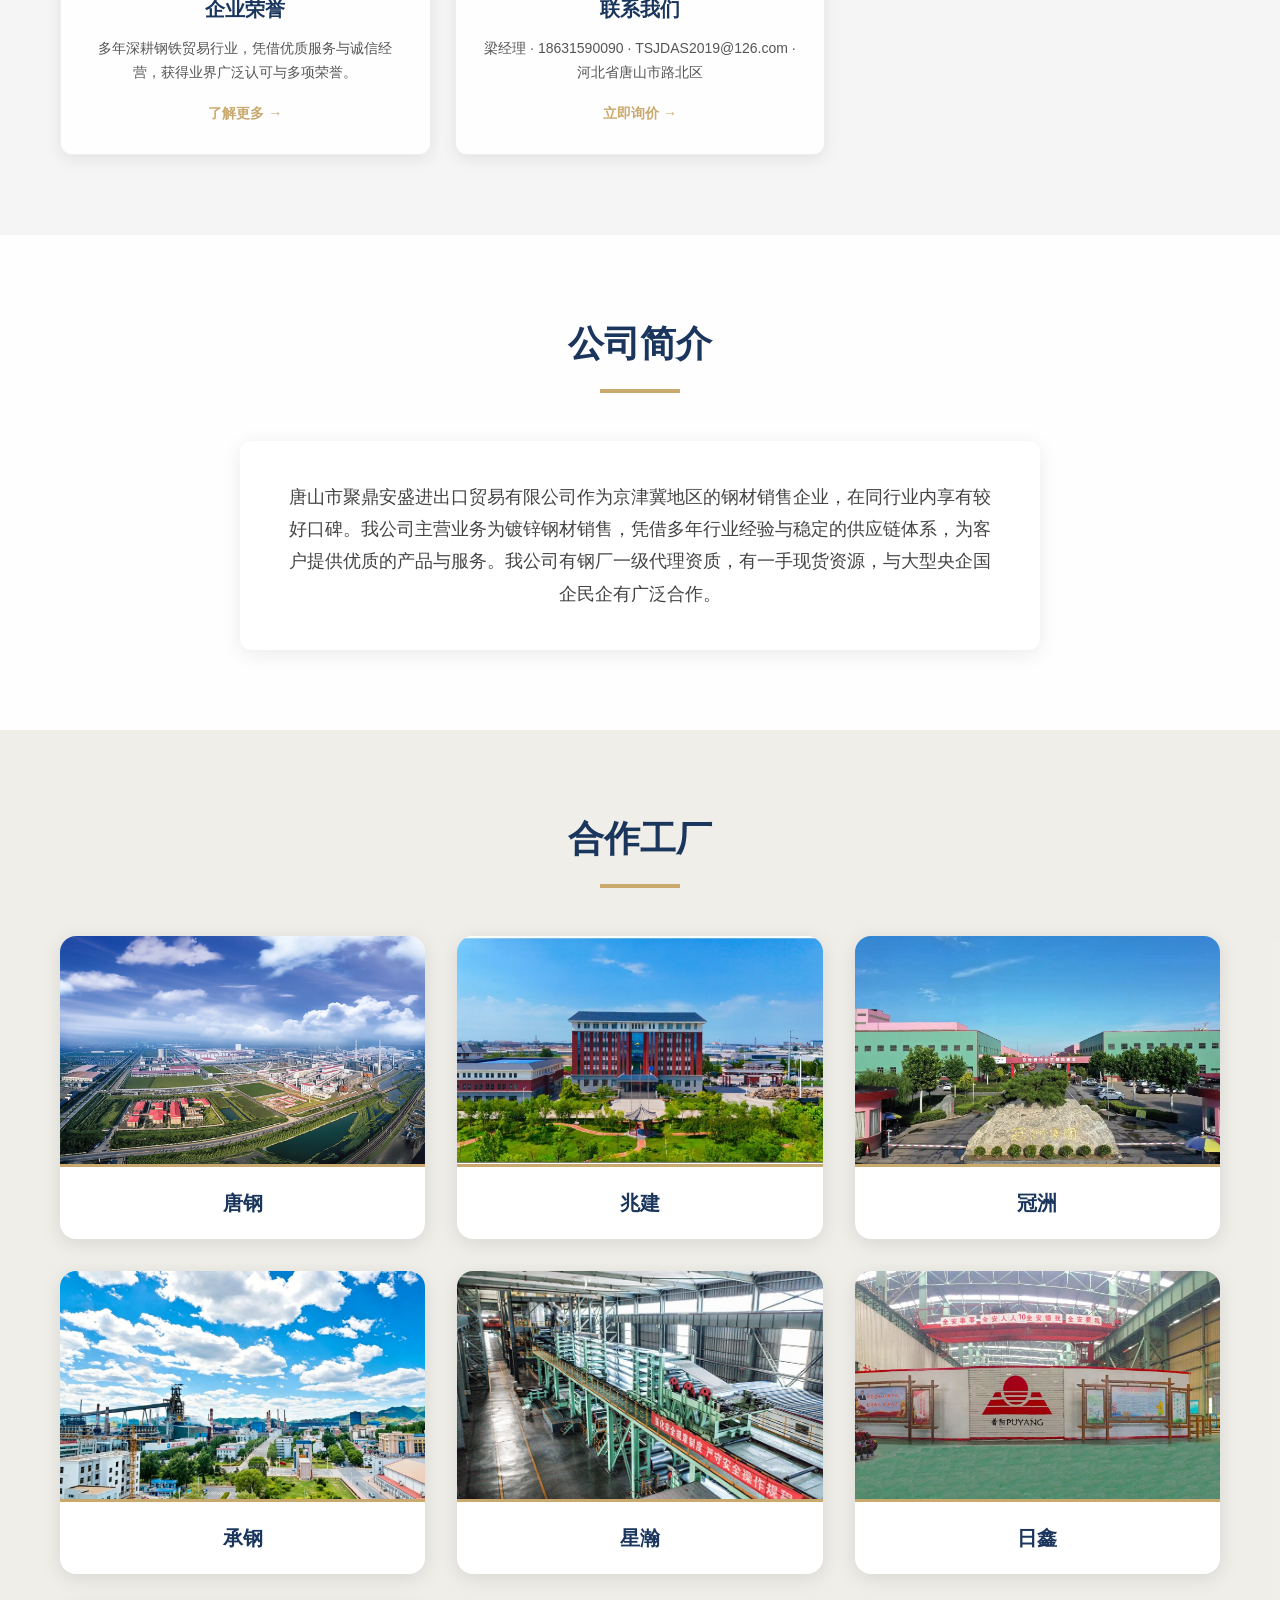
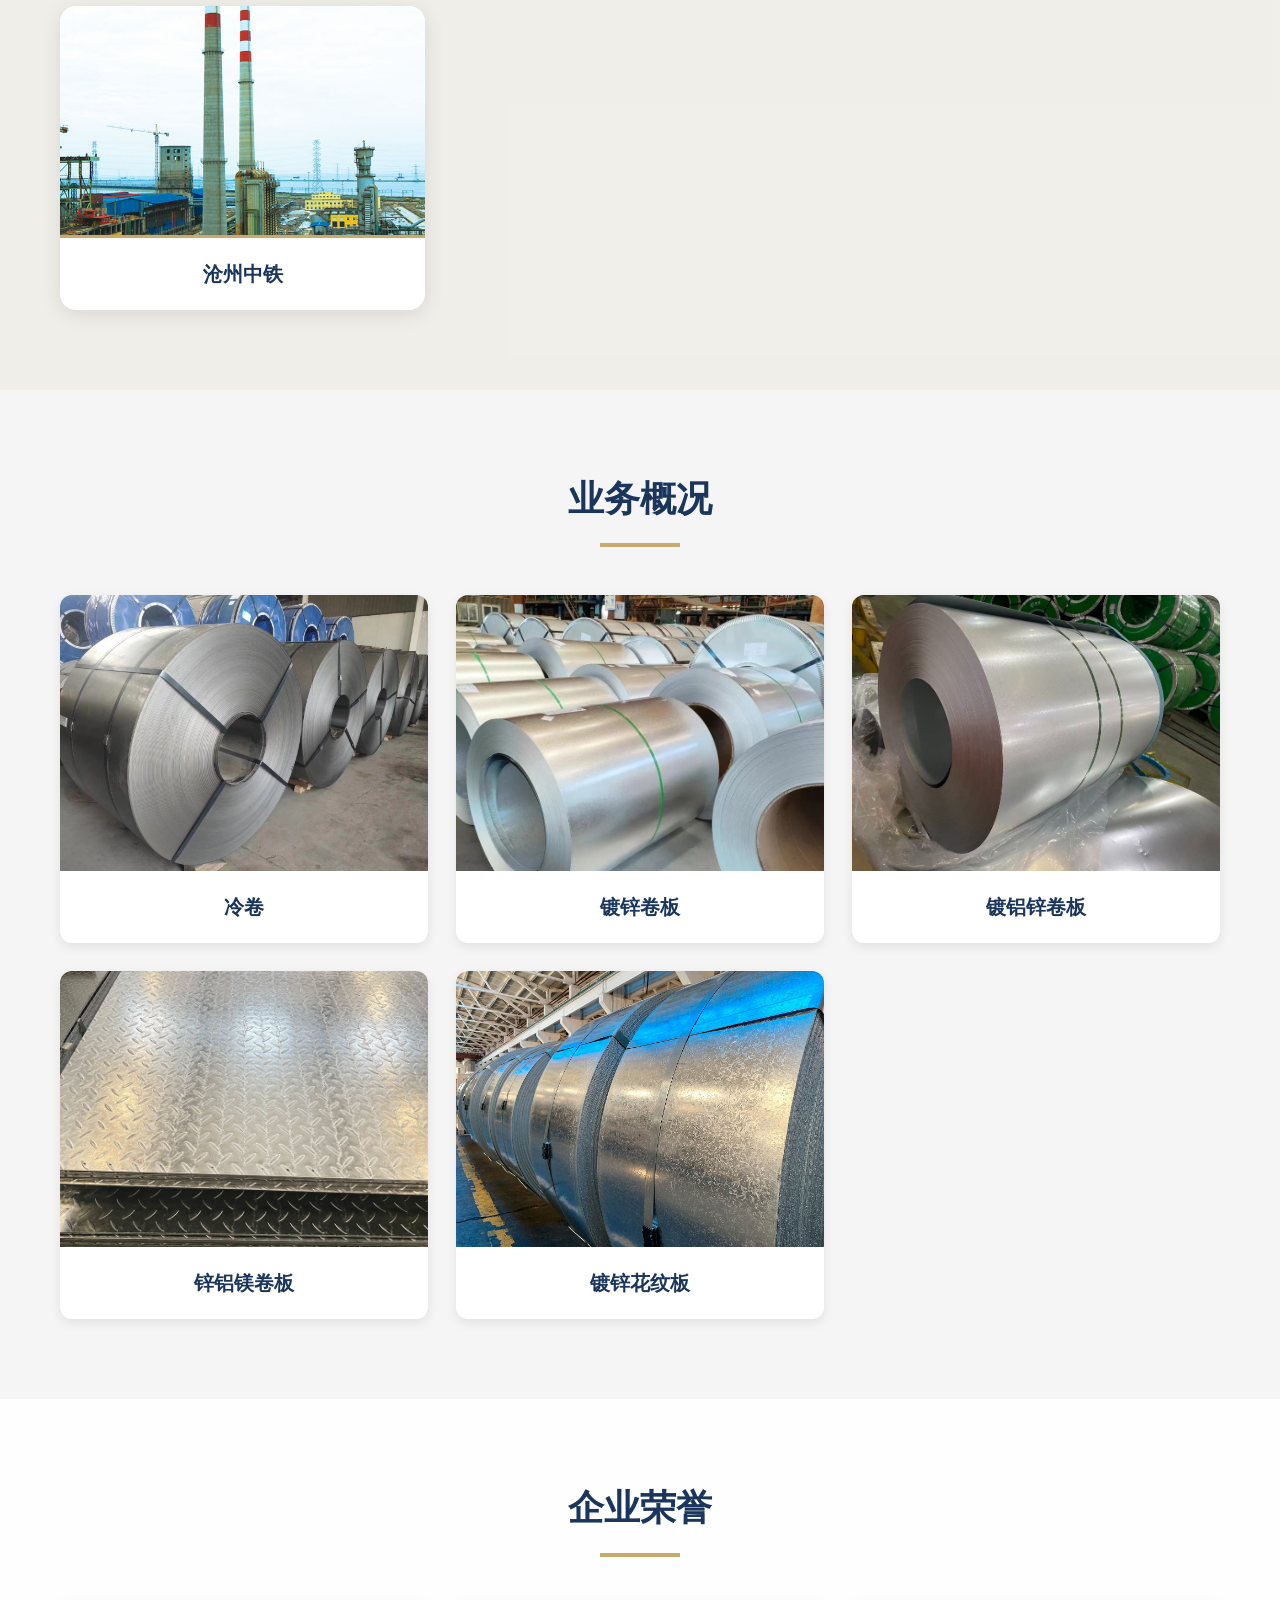
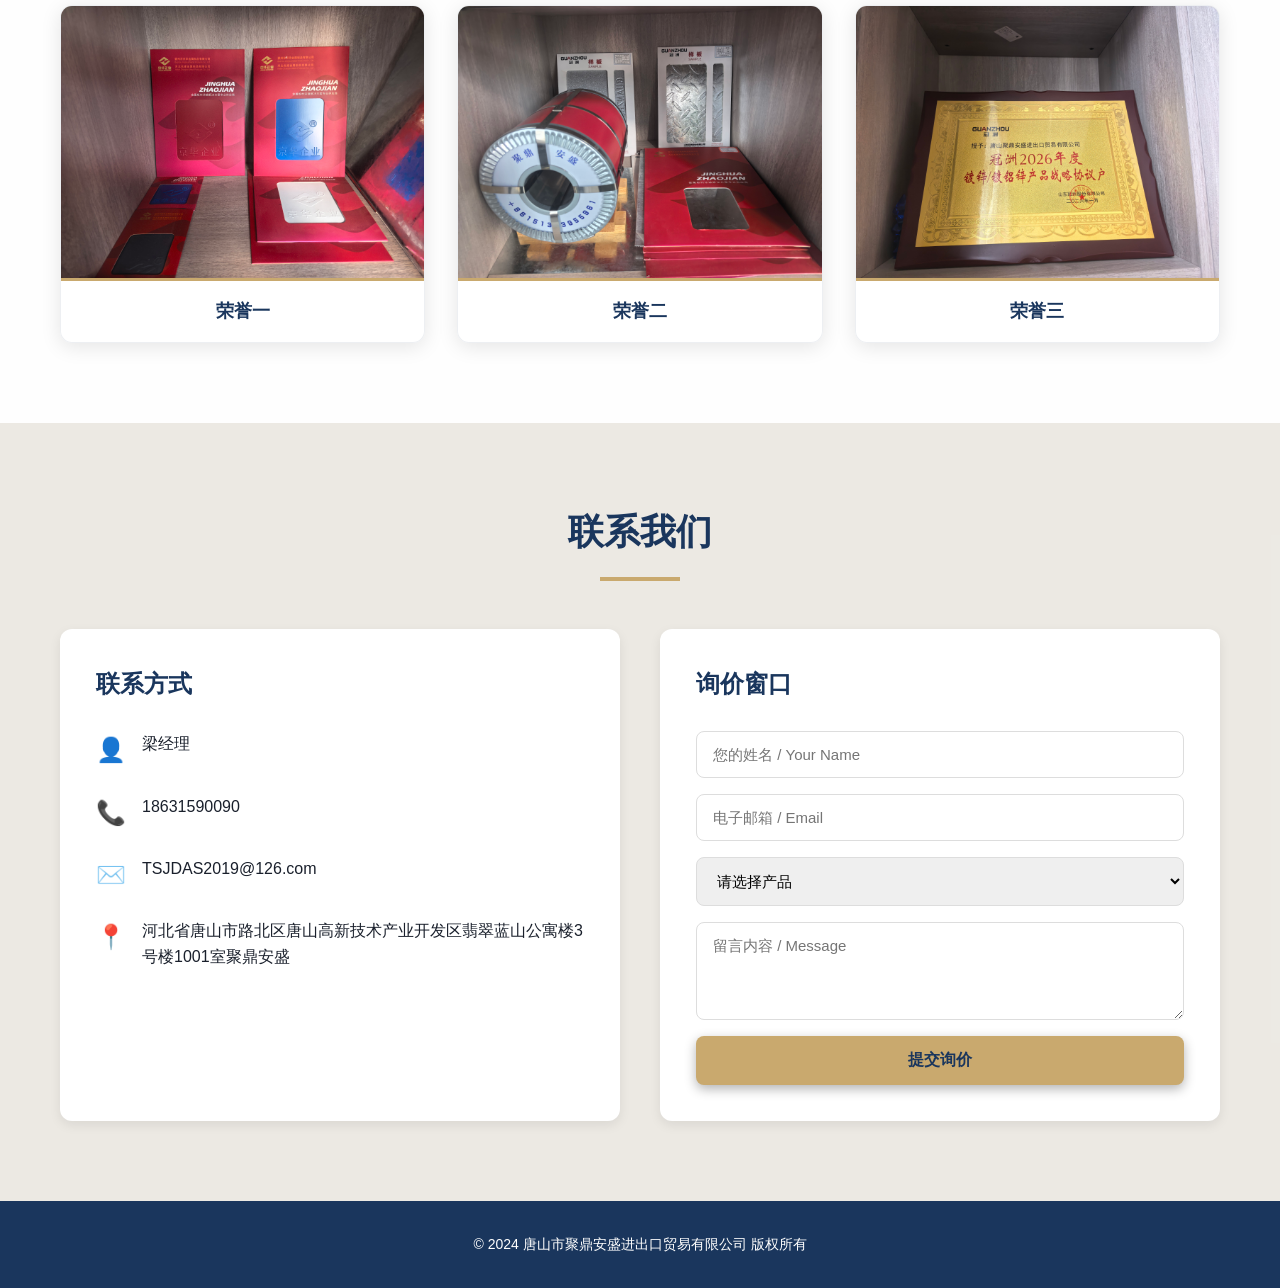
==== commit 4039dcc2: "添加logo1" ====
--- a/index.html
+++ b/index.html
@@ -13,7 +13,7 @@
     <nav class="navbar">
         <div class="container">
             <a href="#" class="logo">
-                <img src="images/logo.png" alt="聚鼎安盛">
+                <img src="images/logo.png" alt="聚鼎安盛"style="max-width: 150px; height: auto;">
                 <div class="logo-text">
                     <span class="logo-name" data-zh="唐山市聚鼎安盛进出口贸易有限公司" data-en="Tangshan Juding Ansheng Import & Export Trade Co., Ltd.">唐山市聚鼎安盛进出口贸易有限公司</span>
                     <span class="logo-name-en">Tangshan Juding Ansheng Import & Export Trade Co., Ltd.</span>
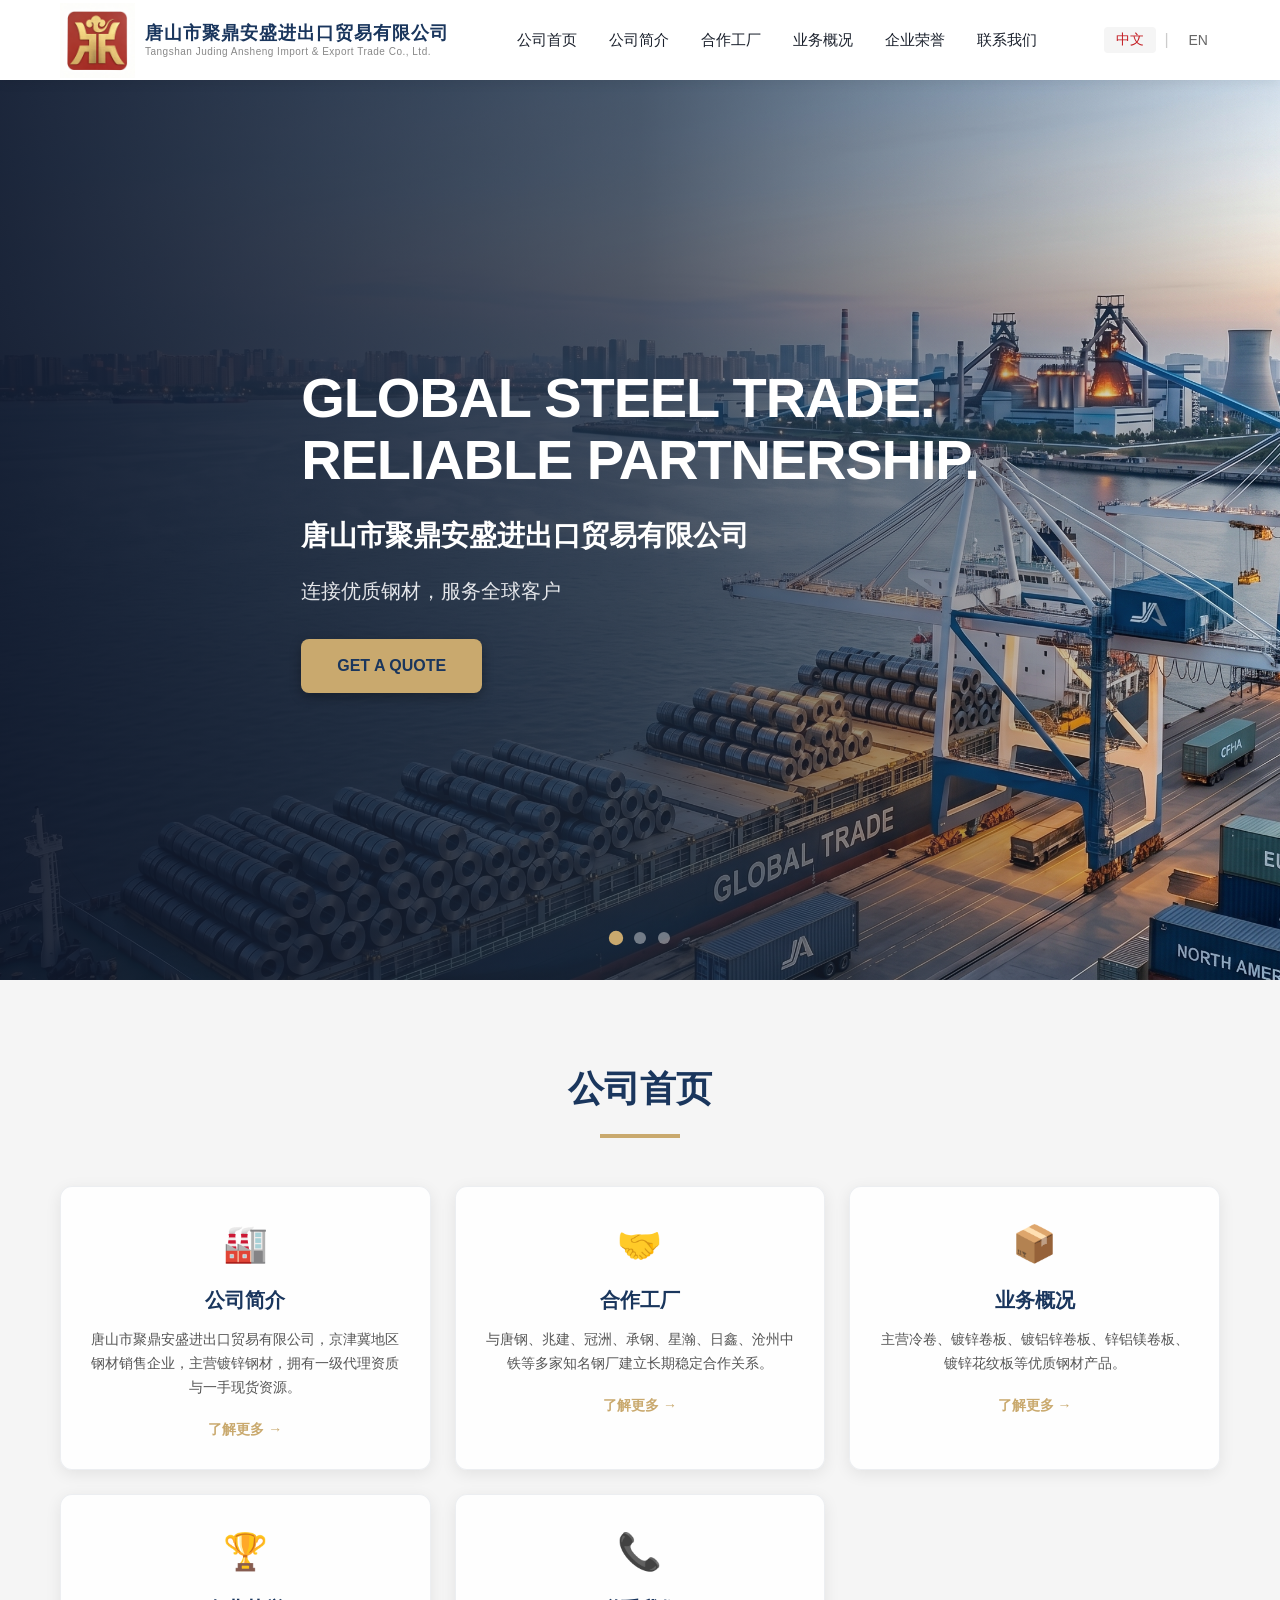
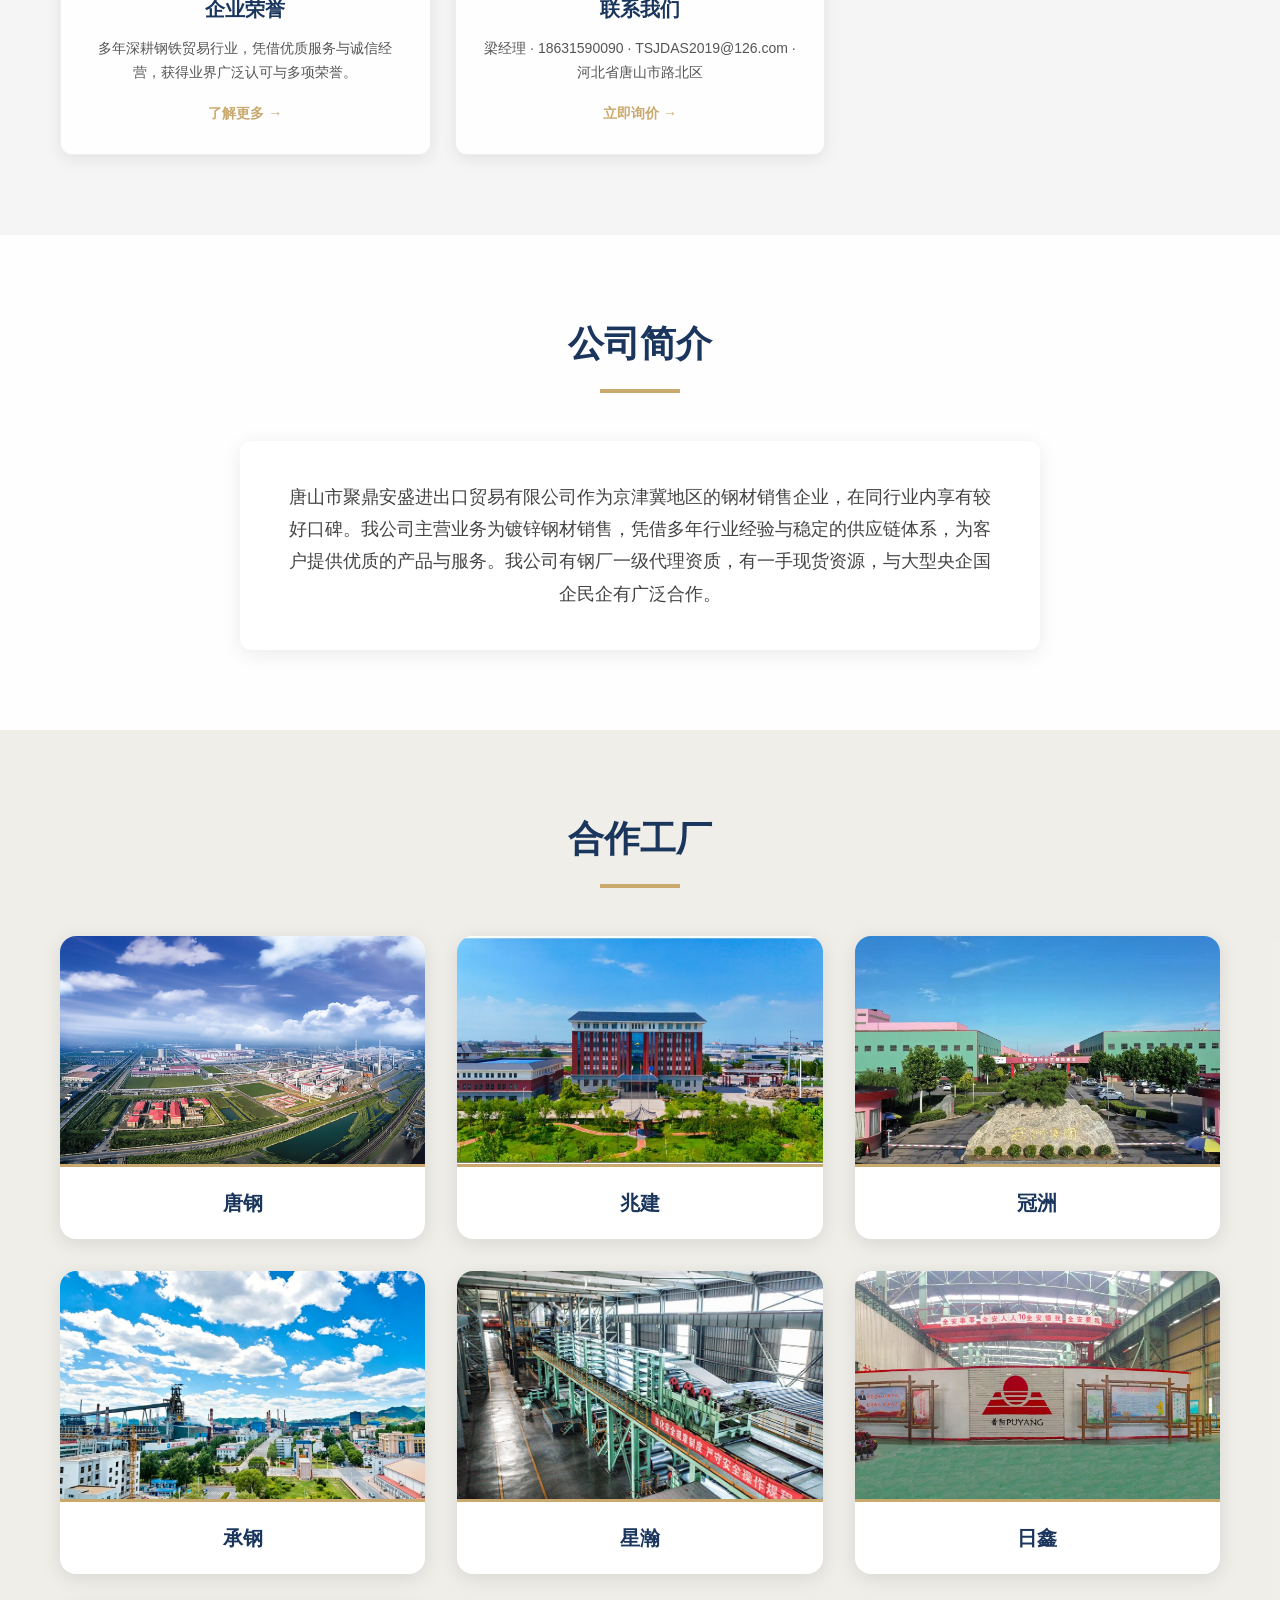
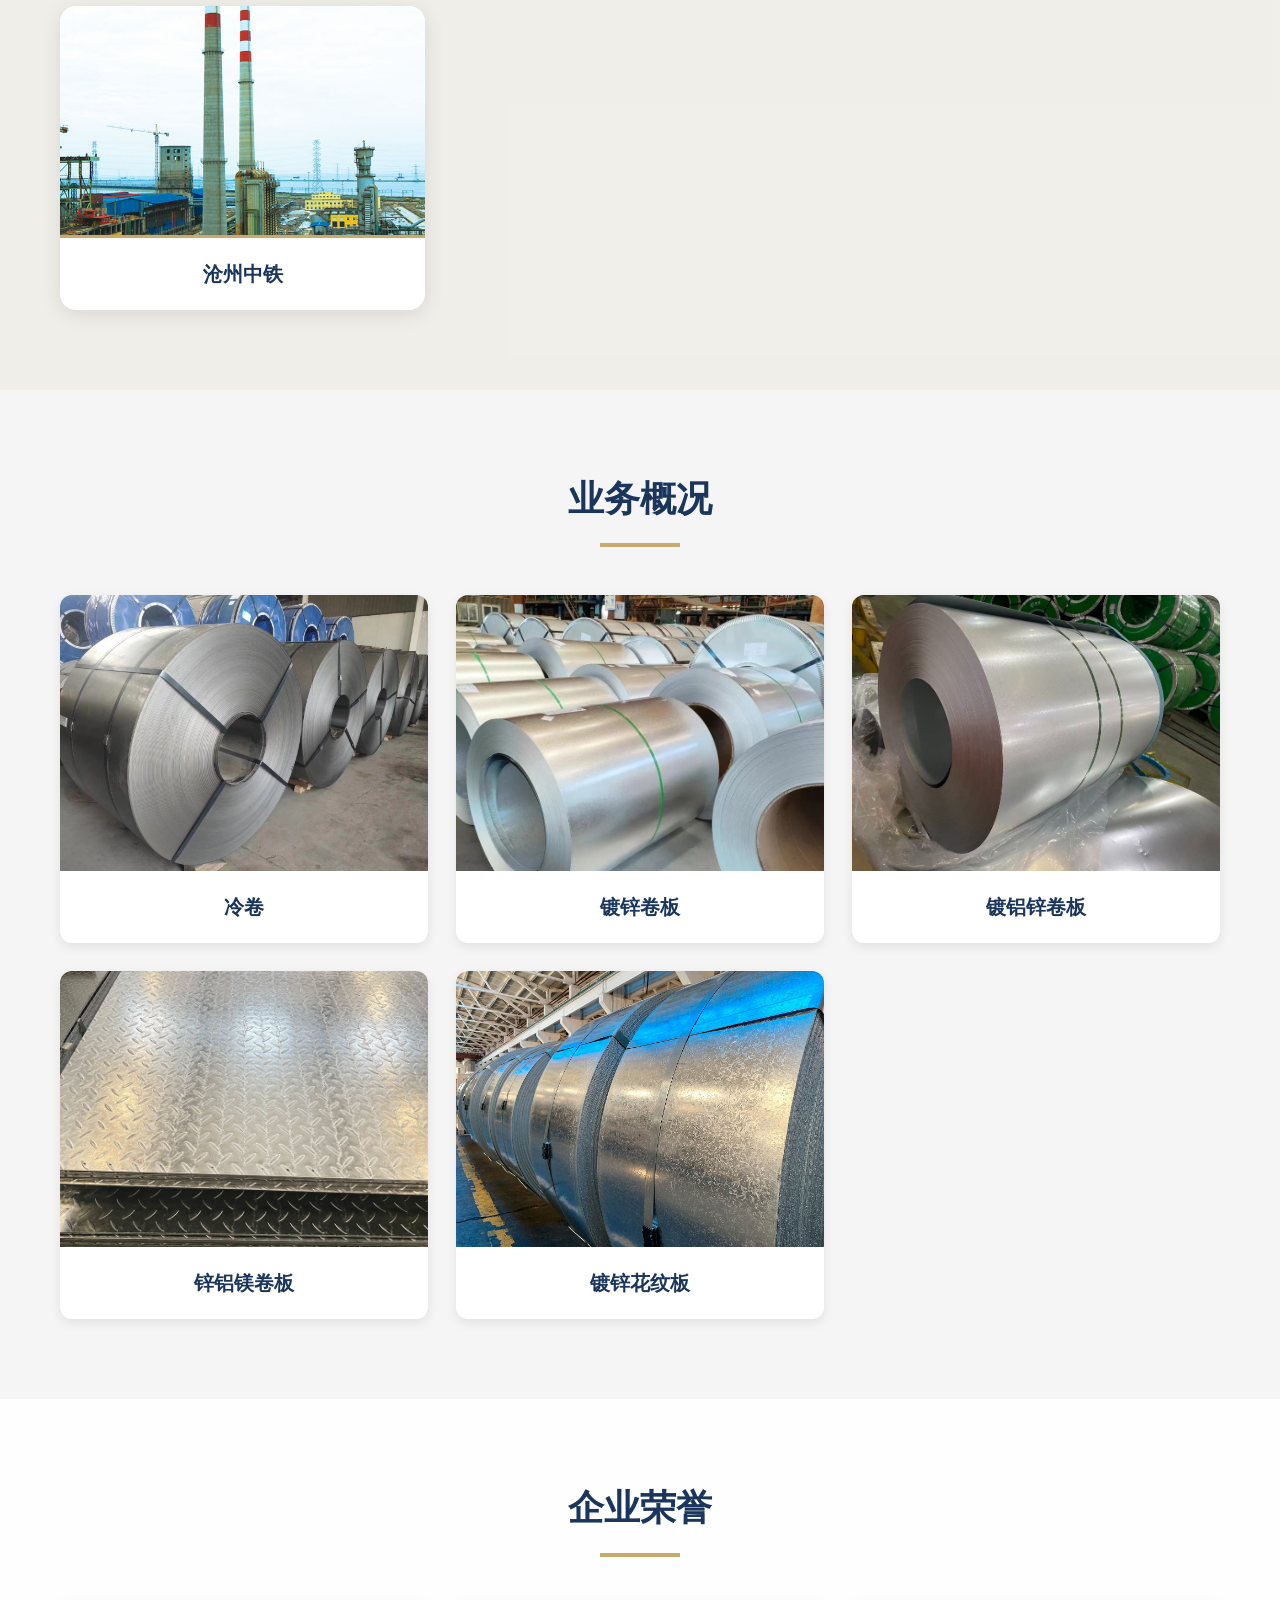
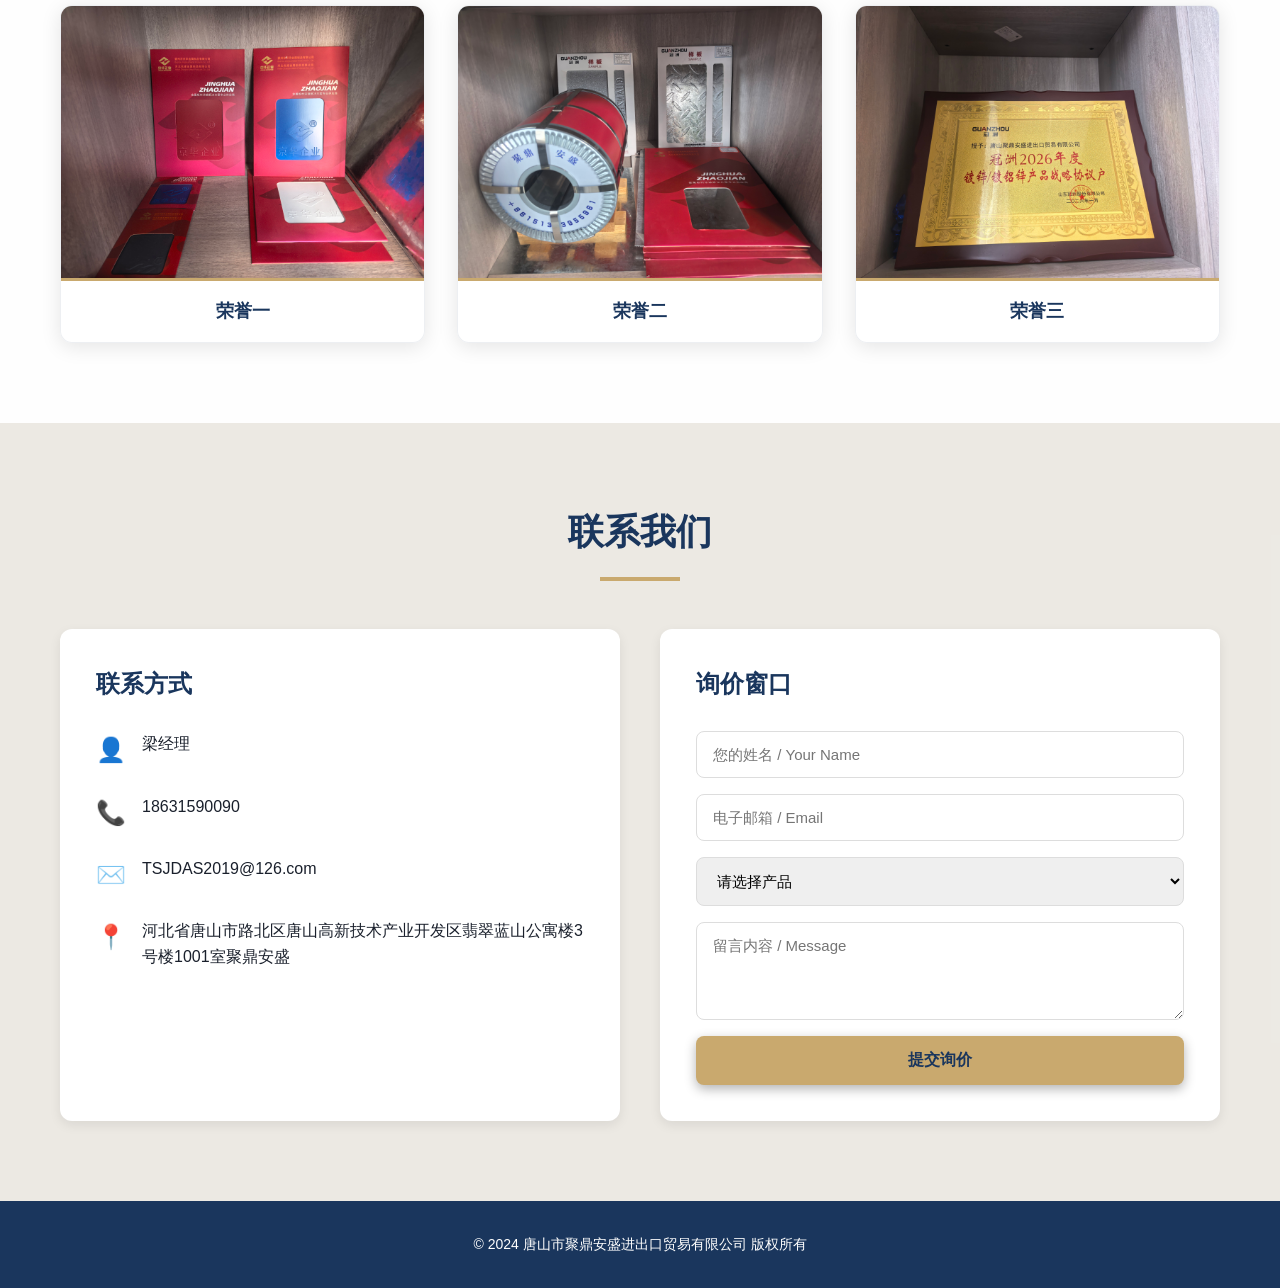
==== commit 5aa3e869: "添加logo2" ====
--- a/index.html
+++ b/index.html
@@ -13,7 +13,7 @@
     <nav class="navbar">
         <div class="container">
             <a href="#" class="logo">
-                <img src="images/logo.png" alt="聚鼎安盛"style="max-width: 150px; height: auto;">
+                <img src="images/logo.png" alt="聚鼎安盛"style="max-width: 75px; height: auto;">
                 <div class="logo-text">
                     <span class="logo-name" data-zh="唐山市聚鼎安盛进出口贸易有限公司" data-en="Tangshan Juding Ansheng Import & Export Trade Co., Ltd.">唐山市聚鼎安盛进出口贸易有限公司</span>
                     <span class="logo-name-en">Tangshan Juding Ansheng Import & Export Trade Co., Ltd.</span>
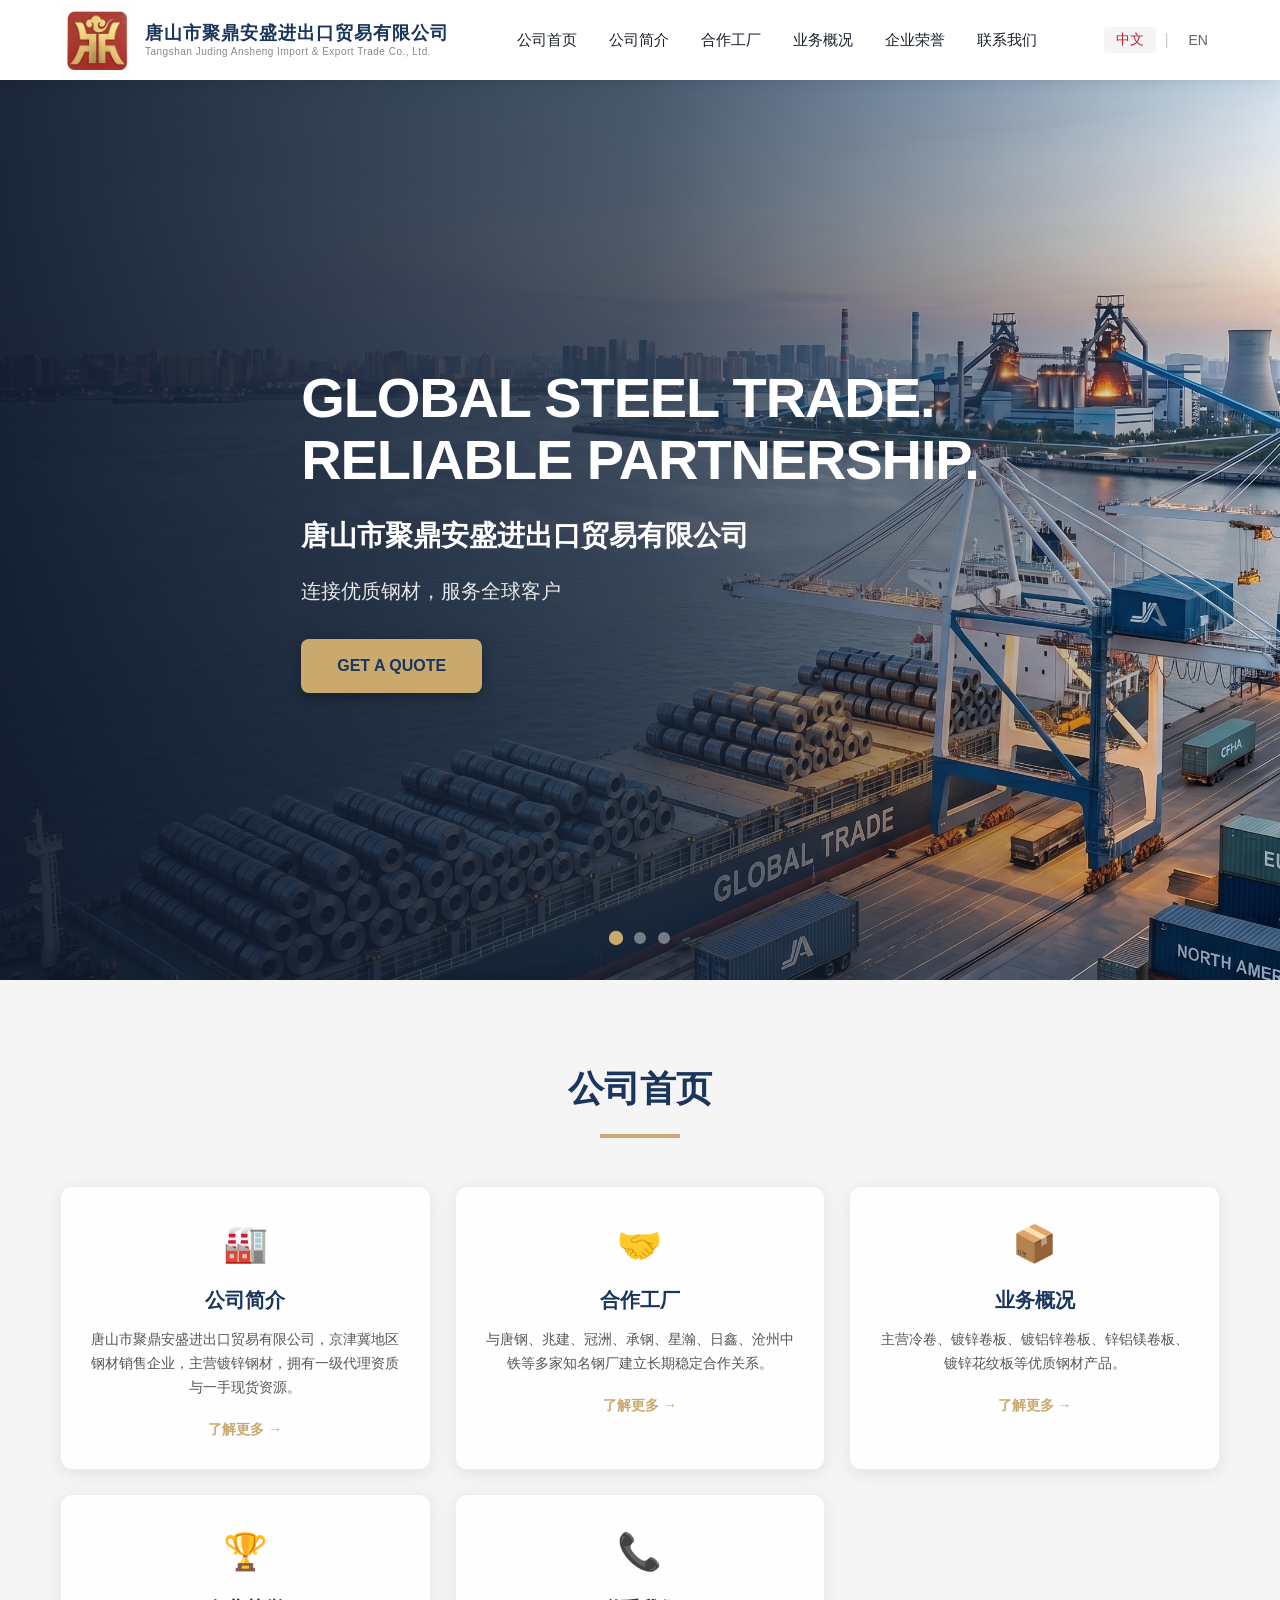
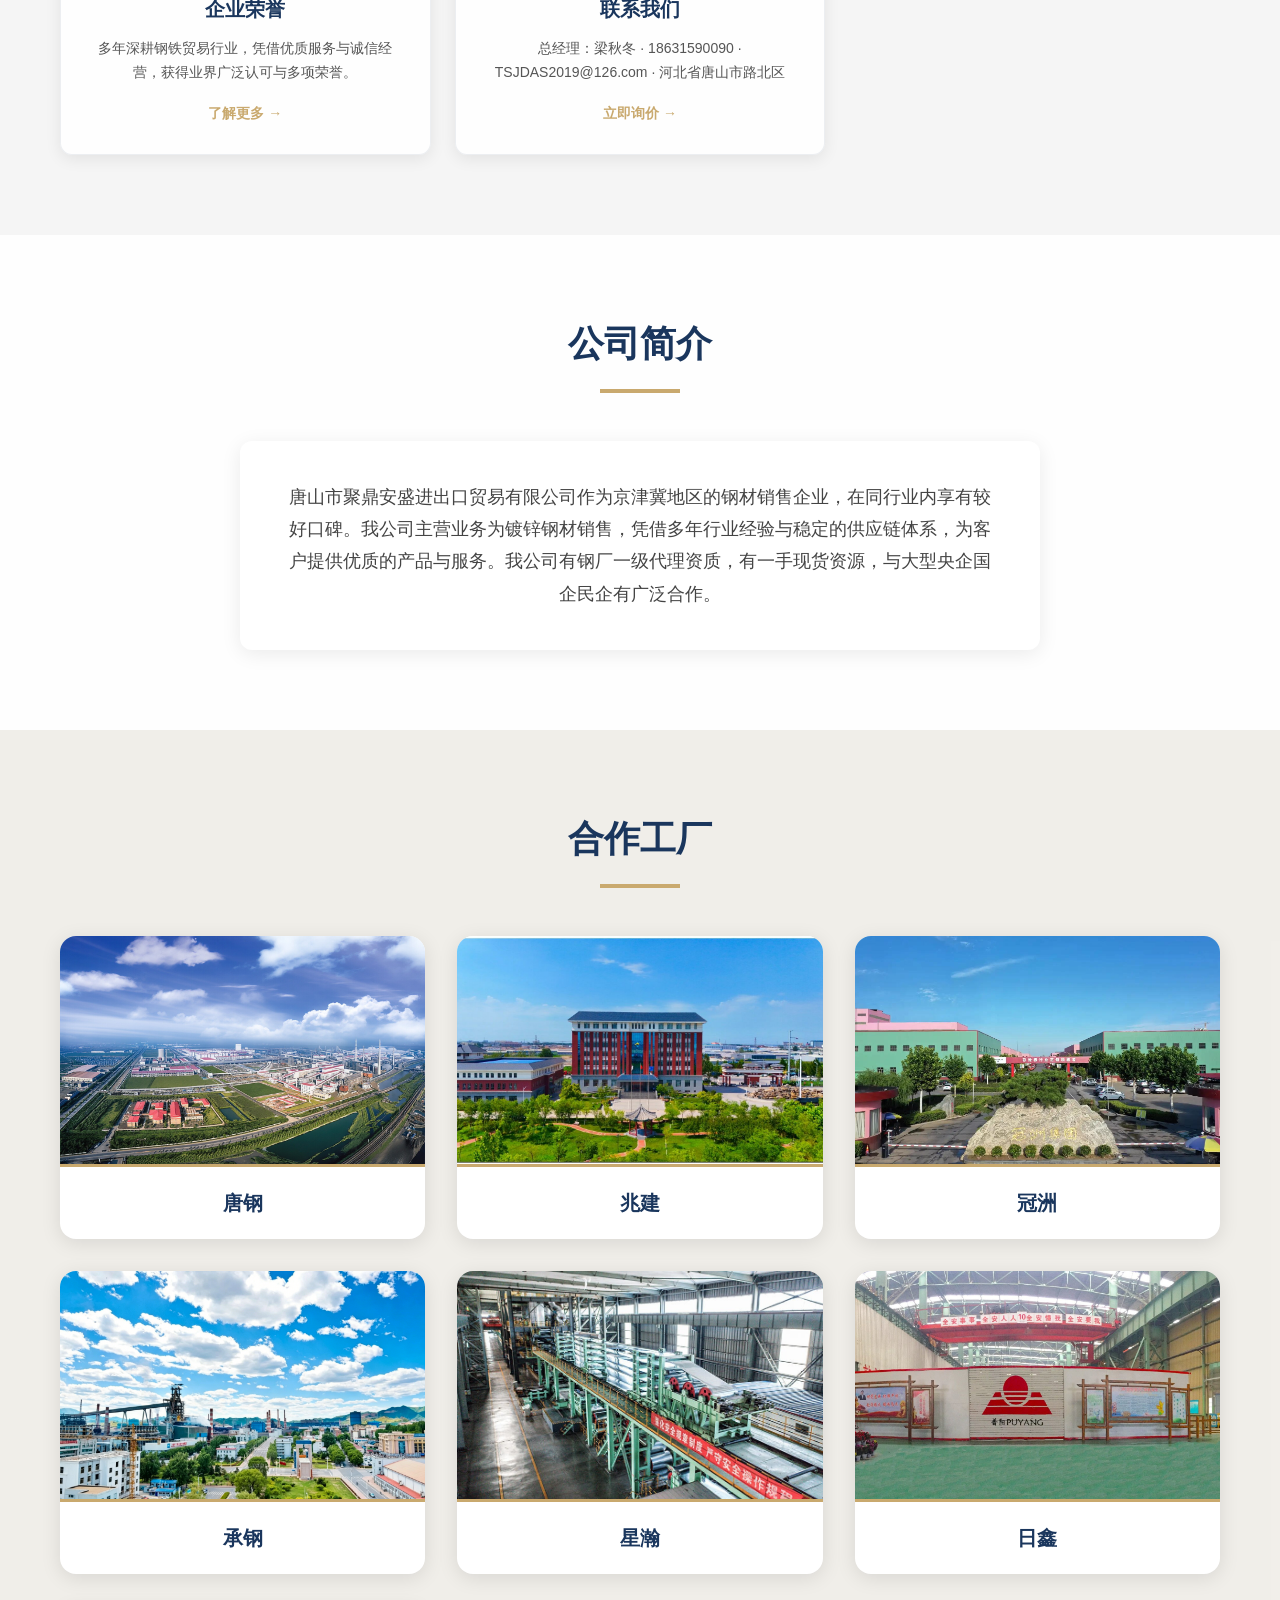
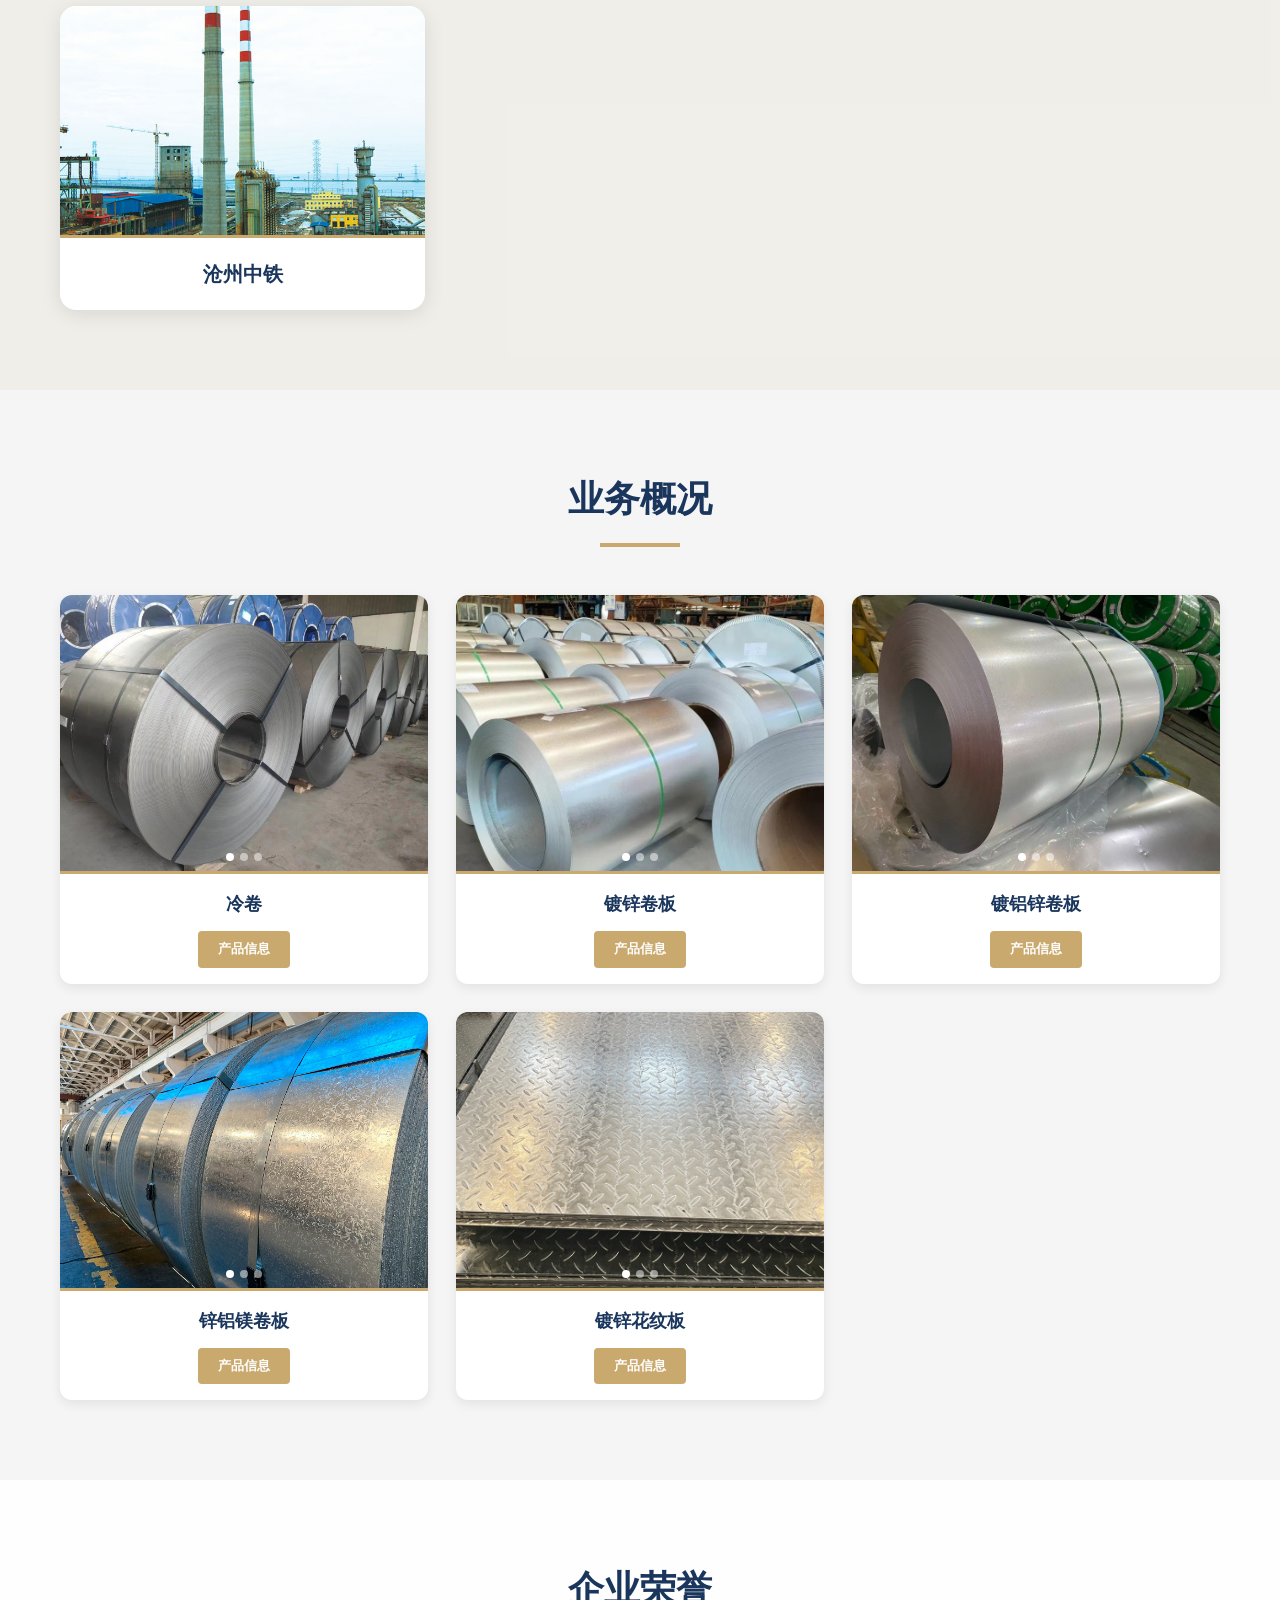
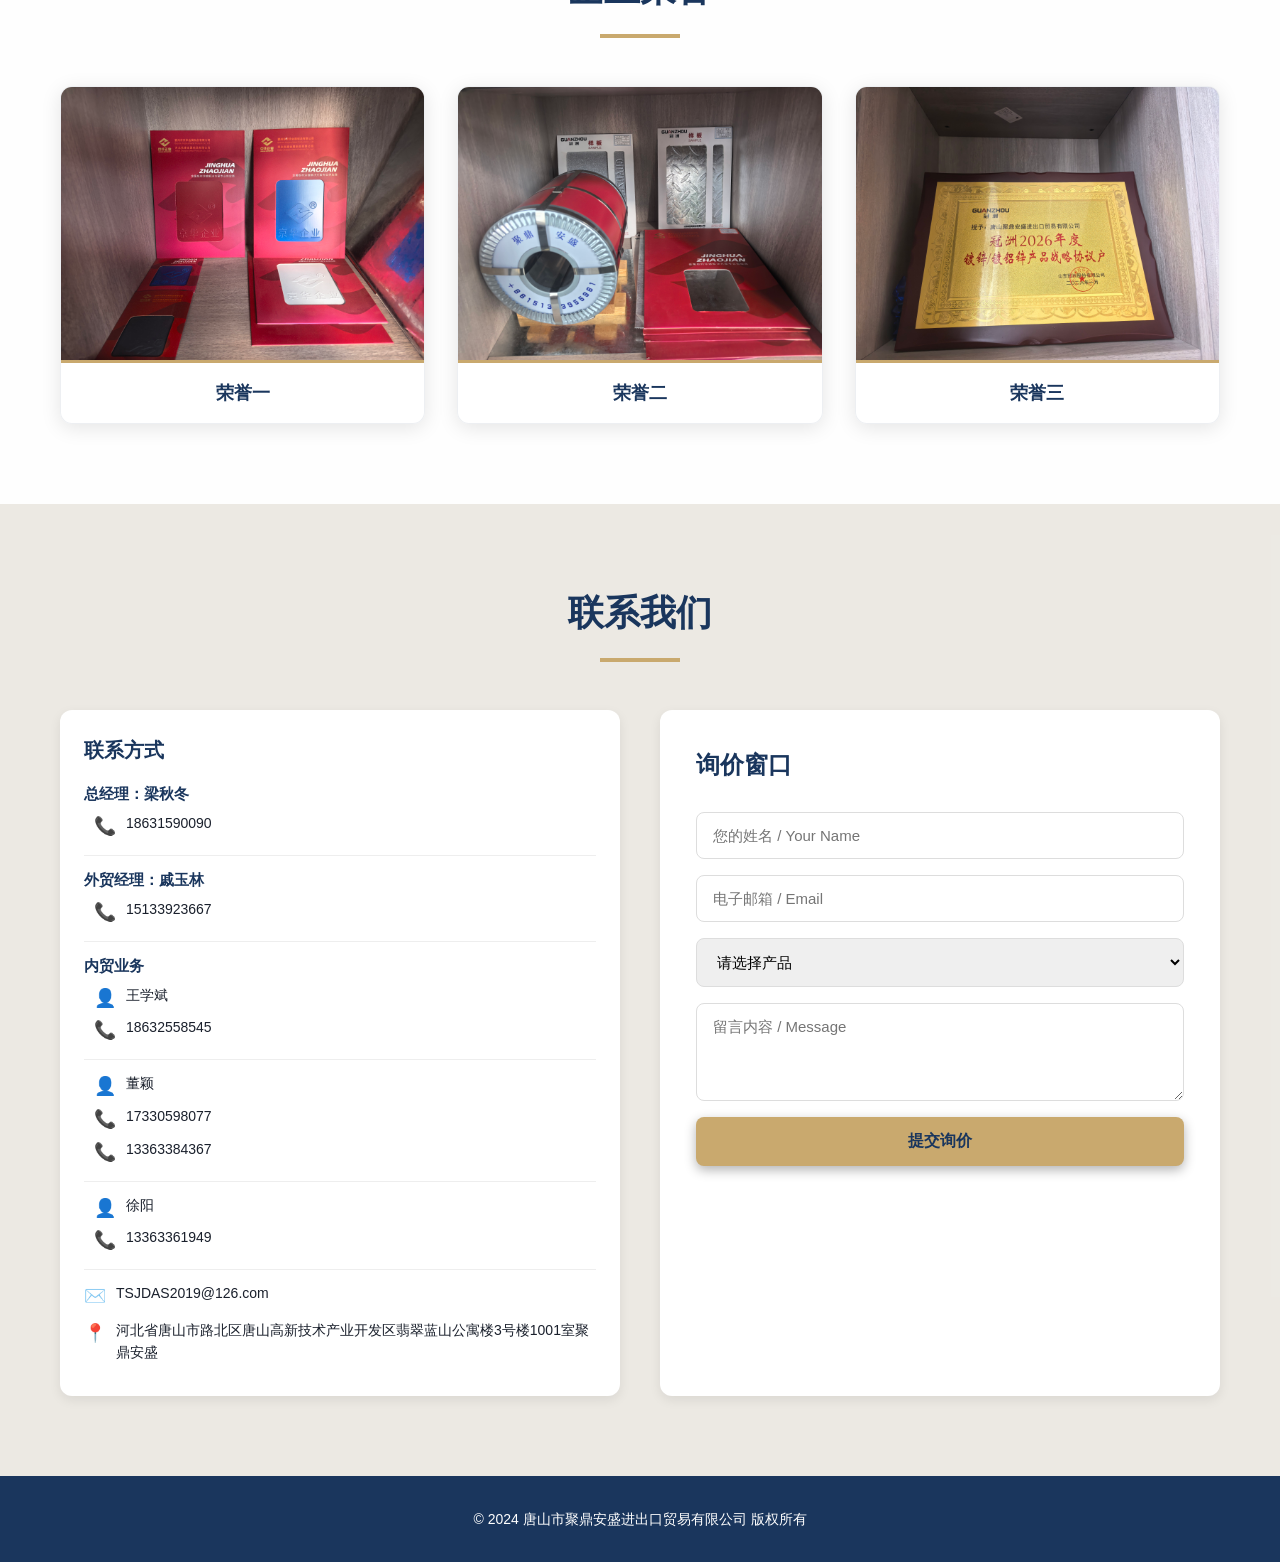
==== commit 50f66899: "新增联系人" ====
--- a/index.html
+++ b/index.html
@@ -102,7 +102,7 @@
                 <div class="summary-card">
                     <div class="summary-icon">📞</div>
                     <h3 data-zh="联系我们" data-en="Contact Us">联系我们</h3>
-                    <p data-zh="梁经理 · 18631590090 · TSJDAS2019@126.com · 河北省唐山市路北区" data-en="Manager Liang · 18631590090 · TSJDAS2019@126.com · Lubei District, Tangshan, Hebei">梁经理 · 18631590090 · TSJDAS2019@126.com · 河北省唐山市路北区</p>
+                    <p data-zh="总经理：梁秋冬 · 18631590090 · TSJDAS2019@126.com · 河北省唐山市路北区" data-en="GM: Qiudong Liang · 18631590090 · TSJDAS2019@126.com · Lubei District, Tangshan, Hebei">总经理：梁秋冬 · 18631590090 · TSJDAS2019@126.com · 河北省唐山市路北区</p>
                     <a href="#contact" class="summary-link" data-zh="立即询价 →" data-en="Get Quote →">立即询价 →</a>
                 </div>
             </div>
@@ -171,34 +171,104 @@
             </div>
             <div class="products-grid">
                 <a href="products/cold-rolled.html" class="product-card">
-                    <div class="product-img">
-                        <img src="images/products/cold-rolled.jpeg" alt="冷卷">
-                    </div>
-                    <h3 data-zh="冷卷" data-en="Cold Rolled Coils">冷卷</h3>
+                    <div class="product-img product-carousel" data-index="0">
+                        <div class="carousel-track">
+                            <img src="images/products/cold-rolled.jpeg" alt="冷卷">
+                            <img src="images/products/cold-rolled-2.png" alt="冷卷">
+                            <img src="images/products/cold-rolled-3.png" alt="冷卷">
+                        </div>
+                        <button class="carousel-btn carousel-prev" onclick="event.preventDefault(); event.stopPropagation(); slideProduct(this, -1)">‹</button>
+                        <button class="carousel-btn carousel-next" onclick="event.preventDefault(); event.stopPropagation(); slideProduct(this, 1)">›</button>
+                        <div class="carousel-dots">
+                            <span class="dot active"></span>
+                            <span class="dot"></span>
+                            <span class="dot"></span>
+                        </div>
+                    </div>
+                    <div class="product-content">
+                        <h3 data-zh="冷卷" data-en="Cold Rolled Coils">冷卷</h3>
+                        <span class="product-info-btn" data-zh="产品信息" data-en="Product Info">产品信息</span>
+                    </div>
                 </a>
                 <a href="products/galvanized.html" class="product-card">
-                    <div class="product-img">
-                        <img src="images/products/galvanized.jpeg" alt="镀锌卷板">
-                    </div>
-                    <h3 data-zh="镀锌卷板" data-en="Galvanized Steel Coils">镀锌卷板</h3>
+                    <div class="product-img product-carousel" data-index="0">
+                        <div class="carousel-track">
+                            <img src="images/products/galvanized.jpeg" alt="镀锌卷板">
+                            <img src="images/products/galvanized-2.jpg" alt="镀锌卷板">
+                            <img src="images/products/galvanized-3.jpg" alt="镀锌卷板">
+                        </div>
+                        <button class="carousel-btn carousel-prev" onclick="event.preventDefault(); event.stopPropagation(); slideProduct(this, -1)">‹</button>
+                        <button class="carousel-btn carousel-next" onclick="event.preventDefault(); event.stopPropagation(); slideProduct(this, 1)">›</button>
+                        <div class="carousel-dots">
+                            <span class="dot active"></span>
+                            <span class="dot"></span>
+                            <span class="dot"></span>
+                        </div>
+                    </div>
+                    <div class="product-content">
+                        <h3 data-zh="镀锌卷板" data-en="Galvanized Steel Coils">镀锌卷板</h3>
+                        <span class="product-info-btn" data-zh="产品信息" data-en="Product Info">产品信息</span>
+                    </div>
                 </a>
                 <a href="products/galvalume.html" class="product-card">
-                    <div class="product-img">
-                        <img src="images/products/galvalume.jpeg" alt="镀铝锌卷板">
-                    </div>
-                    <h3 data-zh="镀铝锌卷板" data-en="Galvalume Steel Coils">镀铝锌卷板</h3>
+                    <div class="product-img product-carousel" data-index="0">
+                        <div class="carousel-track">
+                            <img src="images/products/galvalume.jpeg" alt="镀铝锌卷板">
+                            <img src="images/products/galvalume-2.jpg" alt="镀铝锌卷板">
+                            <img src="images/products/galvalume-3.png" alt="镀铝锌卷板">
+                        </div>
+                        <button class="carousel-btn carousel-prev" onclick="event.preventDefault(); event.stopPropagation(); slideProduct(this, -1)">‹</button>
+                        <button class="carousel-btn carousel-next" onclick="event.preventDefault(); event.stopPropagation(); slideProduct(this, 1)">›</button>
+                        <div class="carousel-dots">
+                            <span class="dot active"></span>
+                            <span class="dot"></span>
+                            <span class="dot"></span>
+                        </div>
+                    </div>
+                    <div class="product-content">
+                        <h3 data-zh="镀铝锌卷板" data-en="Galvalume Steel Coils">镀铝锌卷板</h3>
+                        <span class="product-info-btn" data-zh="产品信息" data-en="Product Info">产品信息</span>
+                    </div>
                 </a>
                 <a href="products/zam.html" class="product-card">
-                    <div class="product-img">
-                        <img src="images/products/zam.jpeg" alt="锌铝镁卷板">
-                    </div>
-                    <h3 data-zh="锌铝镁卷板" data-en="Zinc-Aluminum-Magnesium Coils">锌铝镁卷板</h3>
+                    <div class="product-img product-carousel" data-index="0">
+                        <div class="carousel-track">
+                            <img src="images/products/zam.jpeg" alt="锌铝镁卷板">
+                            <img src="images/products/zam-2.webp" alt="锌铝镁卷板">
+                            <img src="images/products/zam-3.webp" alt="锌铝镁卷板">
+                        </div>
+                        <button class="carousel-btn carousel-prev" onclick="event.preventDefault(); event.stopPropagation(); slideProduct(this, -1)">‹</button>
+                        <button class="carousel-btn carousel-next" onclick="event.preventDefault(); event.stopPropagation(); slideProduct(this, 1)">›</button>
+                        <div class="carousel-dots">
+                            <span class="dot active"></span>
+                            <span class="dot"></span>
+                            <span class="dot"></span>
+                        </div>
+                    </div>
+                    <div class="product-content">
+                        <h3 data-zh="锌铝镁卷板" data-en="Zinc-Aluminum-Magnesium Coils">锌铝镁卷板</h3>
+                        <span class="product-info-btn" data-zh="产品信息" data-en="Product Info">产品信息</span>
+                    </div>
                 </a>
                 <a href="products/checkered.html" class="product-card">
-                    <div class="product-img">
-                        <img src="images/products/checkered.jpeg" alt="镀锌花纹板">
-                    </div>
-                    <h3 data-zh="镀锌花纹板" data-en="Galvanized Checkered Plates">镀锌花纹板</h3>
+                    <div class="product-img product-carousel" data-index="0">
+                        <div class="carousel-track">
+                            <img src="images/products/checkered.jpeg" alt="镀锌花纹板">
+                            <img src="images/products/checkered-2.jpg" alt="镀锌花纹板">
+                            <img src="images/products/checkered-3.jpg" alt="镀锌花纹板">
+                        </div>
+                        <button class="carousel-btn carousel-prev" onclick="event.preventDefault(); event.stopPropagation(); slideProduct(this, -1)">‹</button>
+                        <button class="carousel-btn carousel-next" onclick="event.preventDefault(); event.stopPropagation(); slideProduct(this, 1)">›</button>
+                        <div class="carousel-dots">
+                            <span class="dot active"></span>
+                            <span class="dot"></span>
+                            <span class="dot"></span>
+                        </div>
+                    </div>
+                    <div class="product-content">
+                        <h3 data-zh="镀锌花纹板" data-en="Galvanized Checkered Plates">镀锌花纹板</h3>
+                        <span class="product-info-btn" data-zh="产品信息" data-en="Product Info">产品信息</span>
+                    </div>
                 </a>
             </div>
         </div>
@@ -244,13 +314,54 @@
             <div class="contact-grid">
                 <div class="contact-info">
                     <h3 data-zh="联系方式" data-en="Contact Information">联系方式</h3>
-                    <div class="info-item">
-                        <span class="icon">👤</span>
-                        <span data-zh="梁经理" data-en="Manager Liang">梁经理</span>
-                    </div>
-                    <div class="info-item">
-                        <span class="icon">📞</span>
-                        <span>18631590090</span>
+                    <div class="contact-group">
+                        <h4 data-zh="总经理：梁秋冬" data-en="General Manager: Qiudong Liang">总经理：梁秋冬</h4>
+                        <div class="info-item">
+                            <span class="icon">📞</span>
+                            <span>18631590090</span>
+                        </div>
+                    </div>
+                    <div class="contact-group">
+                        <h4 data-zh="外贸经理：戚玉林" data-en="Foreign Trade Manager: Yulin Qi">外贸经理：戚玉林</h4>
+                        <div class="info-item">
+                            <span class="icon">📞</span>
+                            <span>15133923667</span>
+                        </div>
+                    </div>
+                    <div class="contact-group">
+                        <h4 data-zh="内贸业务" data-en="Domestic Trade">内贸业务</h4>
+                        <div class="info-item">
+                            <span class="icon">👤</span>
+                            <span data-zh="王学斌" data-en="Xuebin Wang">王学斌</span>
+                        </div>
+                        <div class="info-item">
+                            <span class="icon">📞</span>
+                            <span>18632558545</span>
+                        </div>
+                    </div>
+                    <div class="contact-group">
+                        <div class="info-item">
+                            <span class="icon">👤</span>
+                            <span data-zh="董颖" data-en="Ying Dong">董颖</span>
+                        </div>
+                        <div class="info-item">
+                            <span class="icon">📞</span>
+                            <span>17330598077</span>
+                        </div>
+                        <div class="info-item">
+                            <span class="icon">📞</span>
+                            <span>13363384367</span>
+                        </div>
+                    </div>
+                    <div class="contact-group">
+                        <div class="info-item">
+                            <span class="icon">👤</span>
+                            <span data-zh="徐阳" data-en="Yang Xu">徐阳</span>
+                        </div>
+                        <div class="info-item">
+                            <span class="icon">📞</span>
+                            <span>13363361949</span>
+                        </div>
                     </div>
                     <div class="info-item">
                         <span class="icon">✉️</span>
--- a/style.css
+++ b/style.css
@@ -461,6 +461,83 @@
     overflow: hidden;
 }
 
+.product-carousel {
+    position: relative;
+}
+
+.carousel-track {
+    display: flex;
+    transition: transform 0.4s ease-in-out;
+    width: 100%;
+    height: 100%;
+}
+
+.carousel-track img {
+    min-width: 100%;
+    height: 100%;
+    object-fit: cover;
+}
+
+.carousel-btn {
+    position: absolute;
+    top: 50%;
+    transform: translateY(-50%);
+    width: 36px;
+    height: 36px;
+    background: rgba(255, 255, 255, 0.85);
+    border: none;
+    border-radius: 50%;
+    font-size: 20px;
+    color: var(--primary);
+    cursor: pointer;
+    opacity: 0;
+    transition: opacity 0.3s, background 0.3s;
+    z-index: 2;
+    display: flex;
+    align-items: center;
+    justify-content: center;
+    box-shadow: 0 2px 8px rgba(0,0,0,0.15);
+}
+
+.product-card:hover .carousel-btn {
+    opacity: 1;
+}
+
+.carousel-btn:hover {
+    background: var(--secondary);
+    color: white;
+}
+
+.carousel-prev {
+    left: 8px;
+}
+
+.carousel-next {
+    right: 8px;
+}
+
+.carousel-dots {
+    position: absolute;
+    bottom: 10px;
+    left: 50%;
+    transform: translateX(-50%);
+    display: flex;
+    gap: 6px;
+    z-index: 2;
+}
+
+.carousel-dots .dot {
+    width: 8px;
+    height: 8px;
+    border-radius: 50%;
+    background: rgba(255, 255, 255, 0.5);
+    transition: background 0.3s;
+}
+
+.carousel-dots .dot.active {
+    background: white;
+}
+
 .product-img img {
     width: 100%;
     height: 100%;
@@ -472,15 +549,37 @@
     transform: scale(1.05);
 }
 
+.product-content {
+    padding: 16px 20px;
+    text-align: center;
+    border-top: 3px solid var(--secondary);
+}
+
 .product-card h3 {
-    padding: 20px;
-    text-align: center;
-    font-size: 20px;
-    color: var(--primary);
+    font-size: 18px;
+    color: var(--primary);
+    margin-bottom: 12px;
 }
 
 .product-card:hover h3 {
     color: var(--secondary);
+}
+
+.product-info-btn {
+    display: inline-block;
+    background: var(--secondary);
+    color: white;
+    padding: 8px 20px;
+    border-radius: 4px;
+    font-size: 13px;
+    font-weight: 600;
+    text-decoration: none;
+    transition: background 0.3s;
+    cursor: pointer;
+}
+
+.product-card:hover .product-info-btn {
+    background: var(--primary);
 }
 
 /* Contact */
@@ -492,27 +591,51 @@
 
 .contact-info {
     background: white;
-    padding: 36px;
+    padding: 24px;
     border-radius: 12px;
     box-shadow: 0 4px 12px rgba(0,0,0,0.08);
 }
 
 .contact-info h3 {
-    font-size: 24px;
-    color: var(--primary);
-    margin-bottom: 28px;
+    font-size: 20px;
+    color: var(--primary);
+    margin-bottom: 16px;
+}
+
+.contact-group {
+    margin-bottom: 12px;
+    padding-bottom: 10px;
+    border-bottom: 1px solid #eee;
+}
+
+.contact-group:last-of-type {
+    border-bottom: none;
+    margin-bottom: 0;
+    padding-bottom: 0;
+}
+
+.contact-group h4 {
+    font-size: 15px;
+    color: var(--primary);
+    margin-bottom: 6px;
+    font-weight: 600;
 }
 
 .info-item {
     display: flex;
     align-items: flex-start;
-    gap: 16px;
-    margin-bottom: 24px;
-    font-size: 16px;
+    gap: 10px;
+    margin-bottom: 8px;
+    font-size: 14px;
+}
+
+.contact-group .info-item {
+    margin-bottom: 4px;
+    padding-left: 10px;
 }
 
 .info-item .icon {
-    font-size: 24px;
+    font-size: 18px;
 }
 
 .inquiry-form {
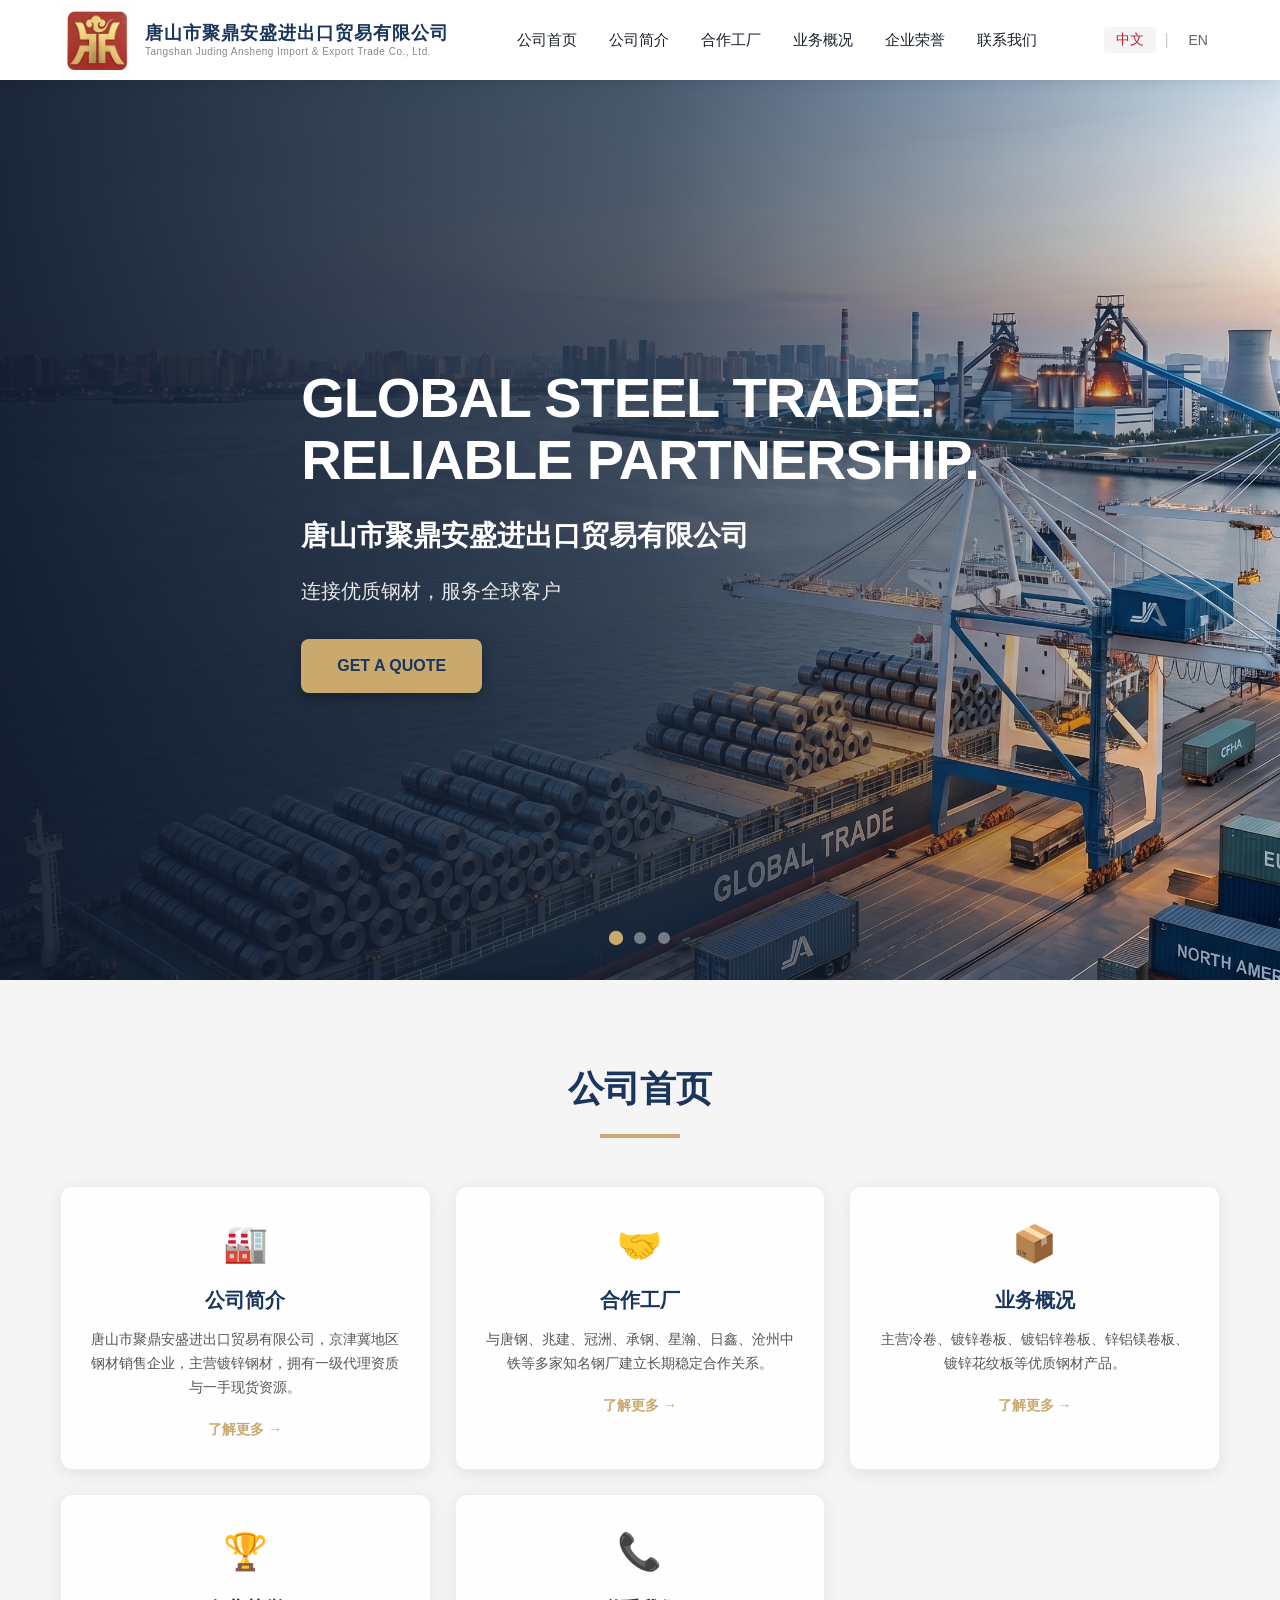
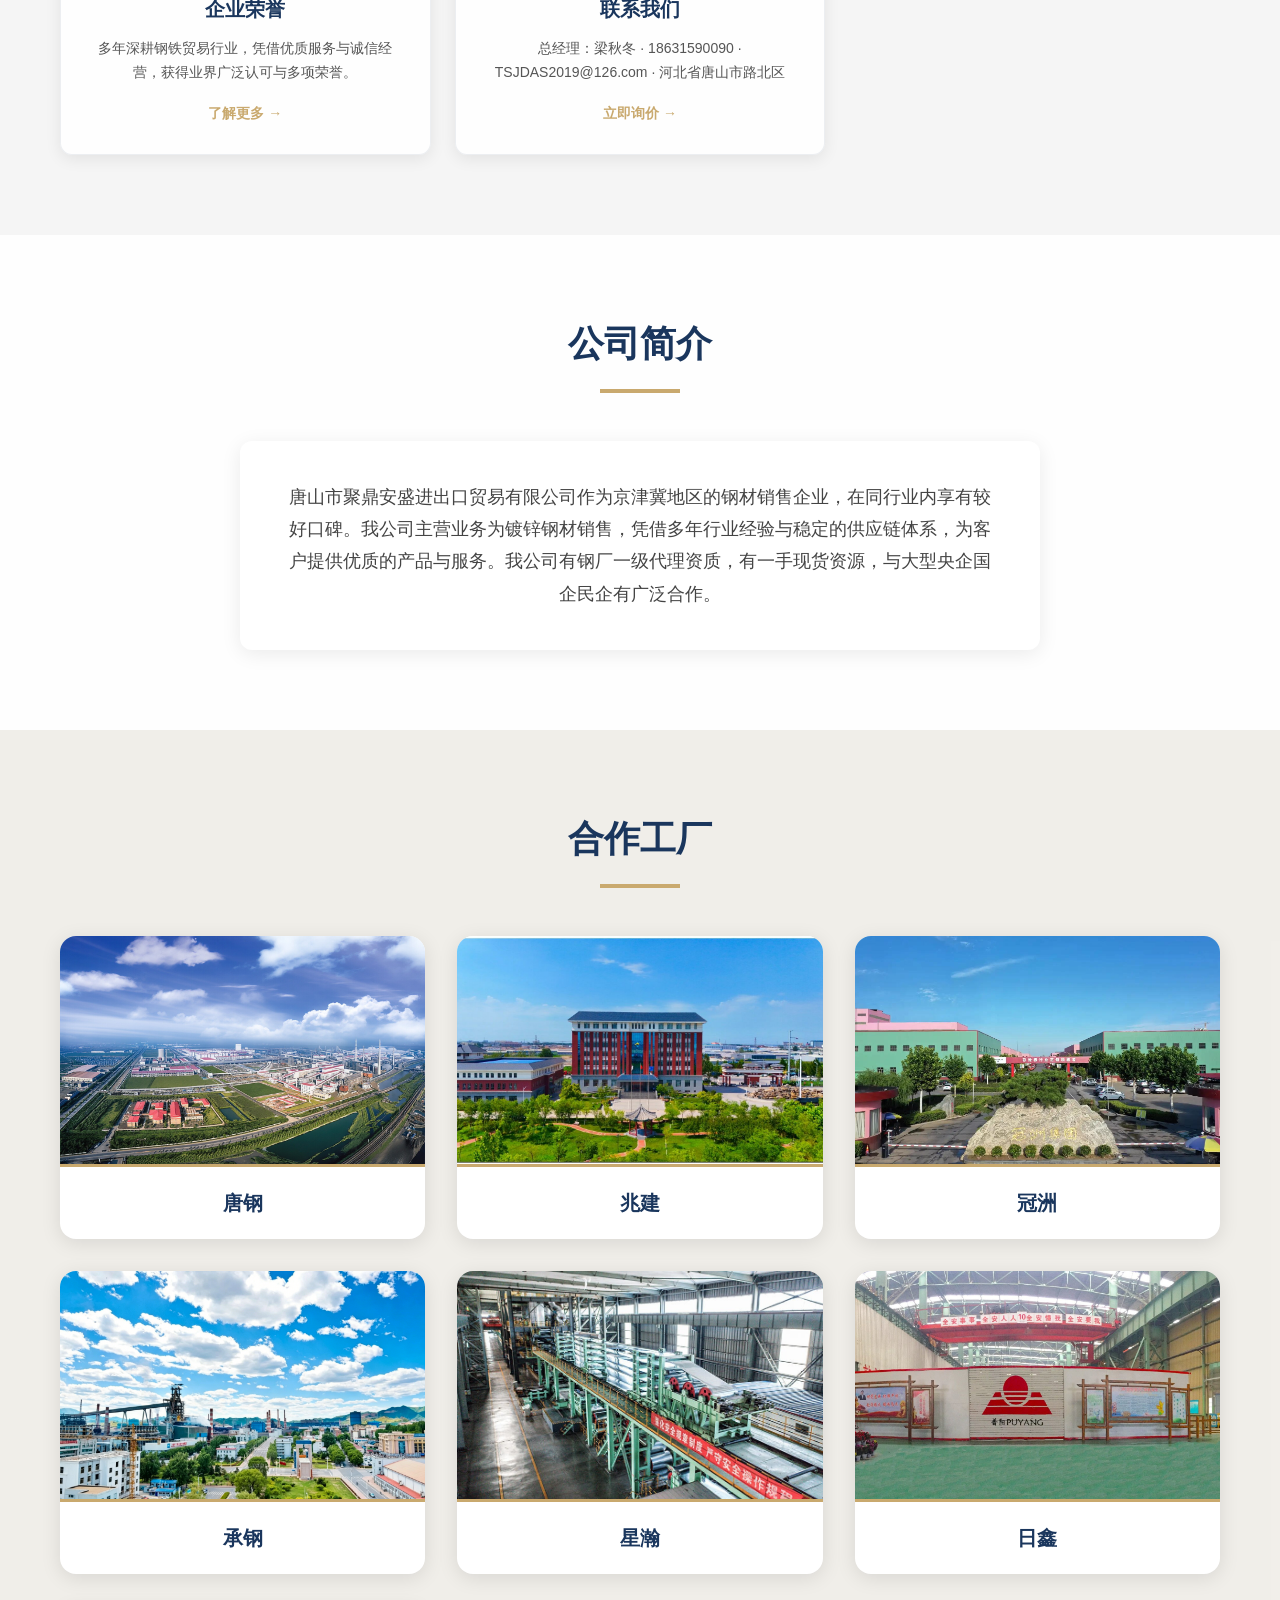
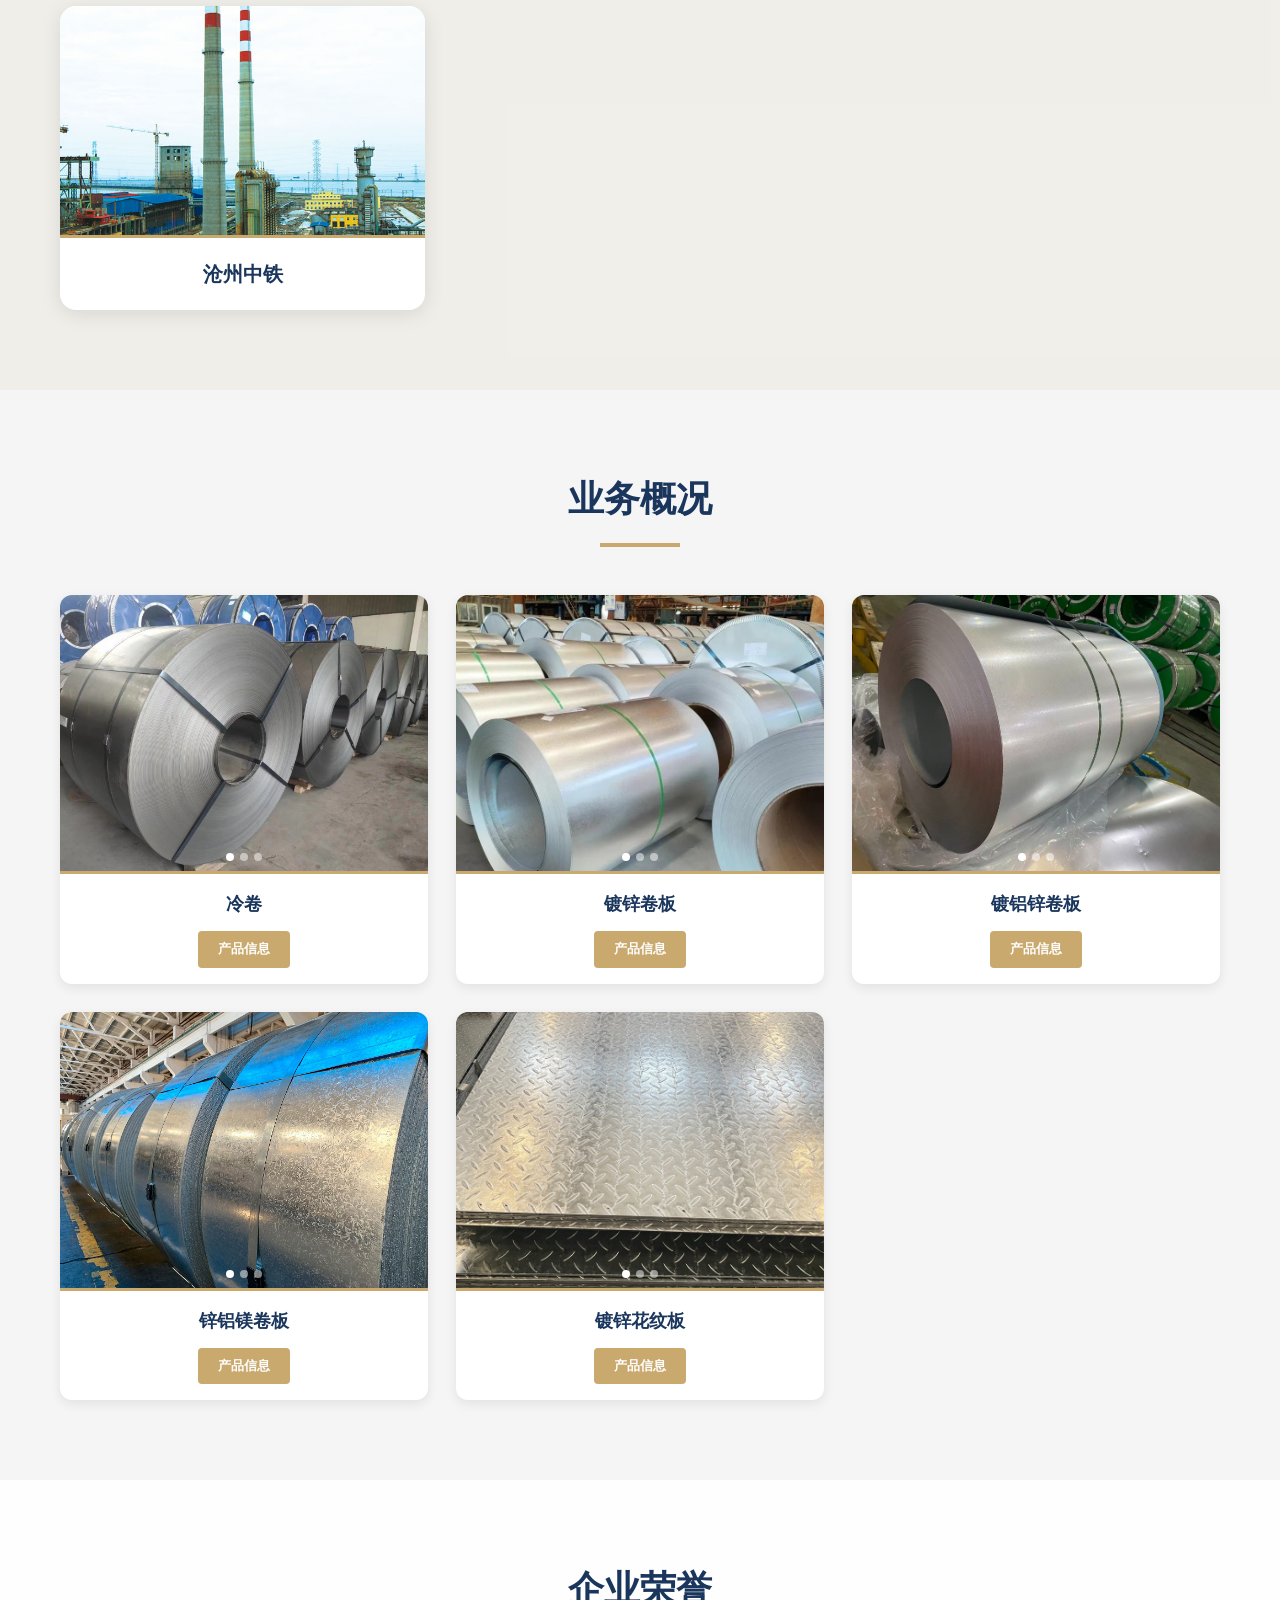
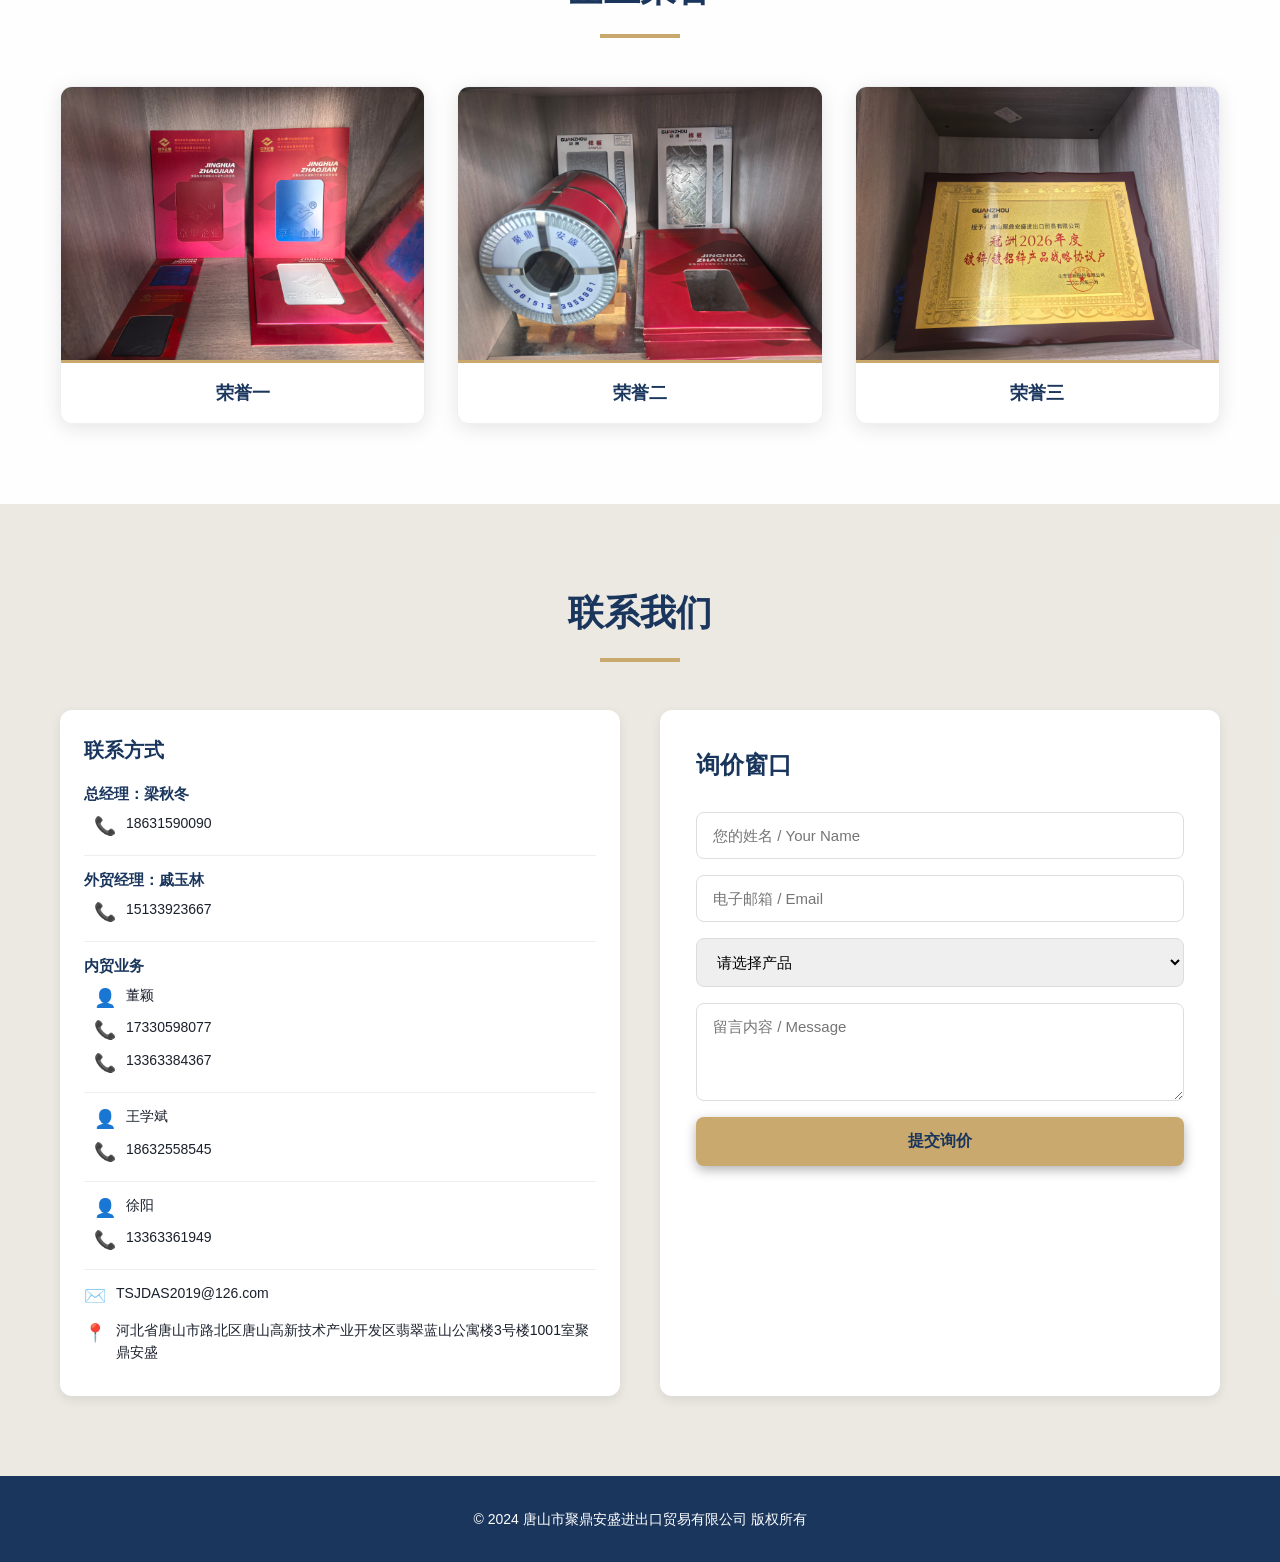
==== commit 5d540ebd: "调换顺序" ====
--- a/index.html
+++ b/index.html
@@ -332,25 +332,25 @@
                         <h4 data-zh="内贸业务" data-en="Domestic Trade">内贸业务</h4>
                         <div class="info-item">
                             <span class="icon">👤</span>
+                            <span data-zh="董颖" data-en="Ying Dong">董颖</span>
+                        </div>
+                        <div class="info-item">
+                            <span class="icon">📞</span>
+                            <span>17330598077</span>
+                        </div>
+                        <div class="info-item">
+                            <span class="icon">📞</span>
+                            <span>13363384367</span>
+                        </div>
+                    </div>
+                    <div class="contact-group">
+                        <div class="info-item">
+                            <span class="icon">👤</span>
                             <span data-zh="王学斌" data-en="Xuebin Wang">王学斌</span>
                         </div>
                         <div class="info-item">
                             <span class="icon">📞</span>
                             <span>18632558545</span>
-                        </div>
-                    </div>
-                    <div class="contact-group">
-                        <div class="info-item">
-                            <span class="icon">👤</span>
-                            <span data-zh="董颖" data-en="Ying Dong">董颖</span>
-                        </div>
-                        <div class="info-item">
-                            <span class="icon">📞</span>
-                            <span>17330598077</span>
-                        </div>
-                        <div class="info-item">
-                            <span class="icon">📞</span>
-                            <span>13363384367</span>
                         </div>
                     </div>
                     <div class="contact-group">
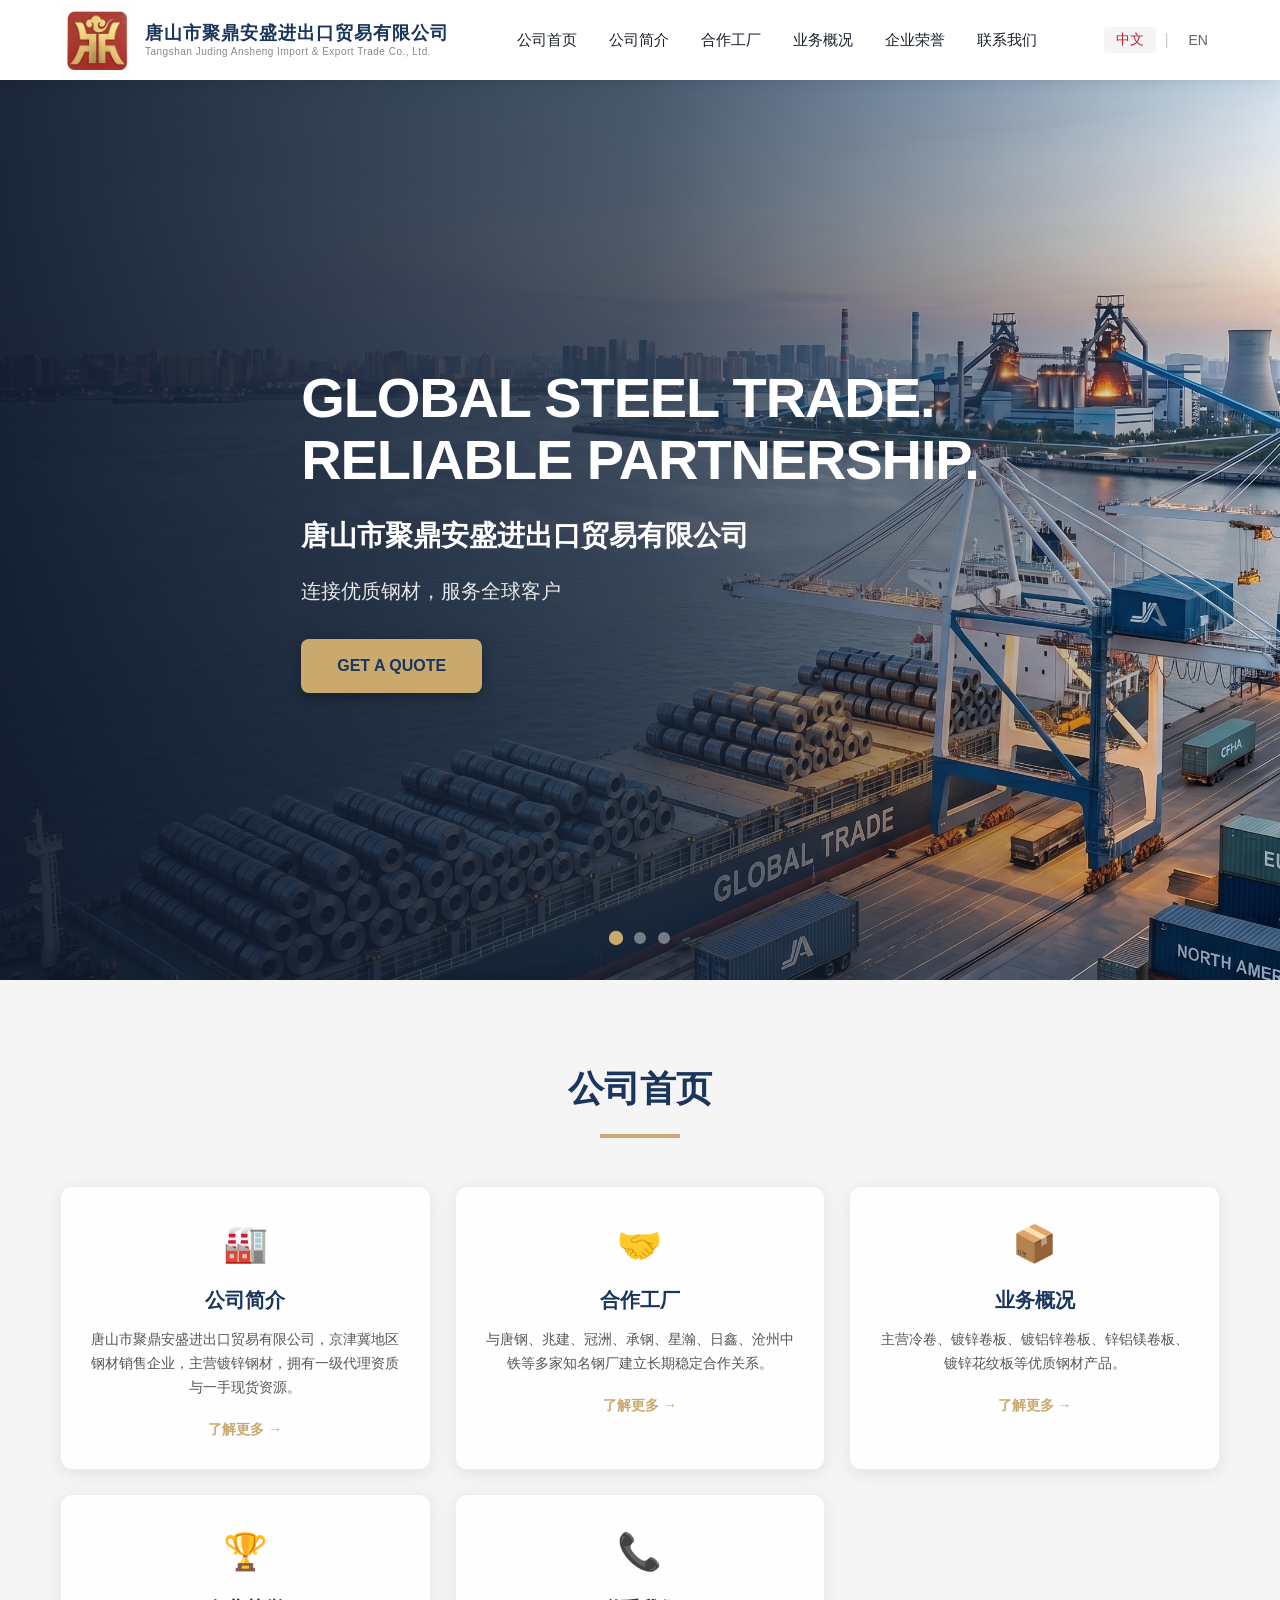
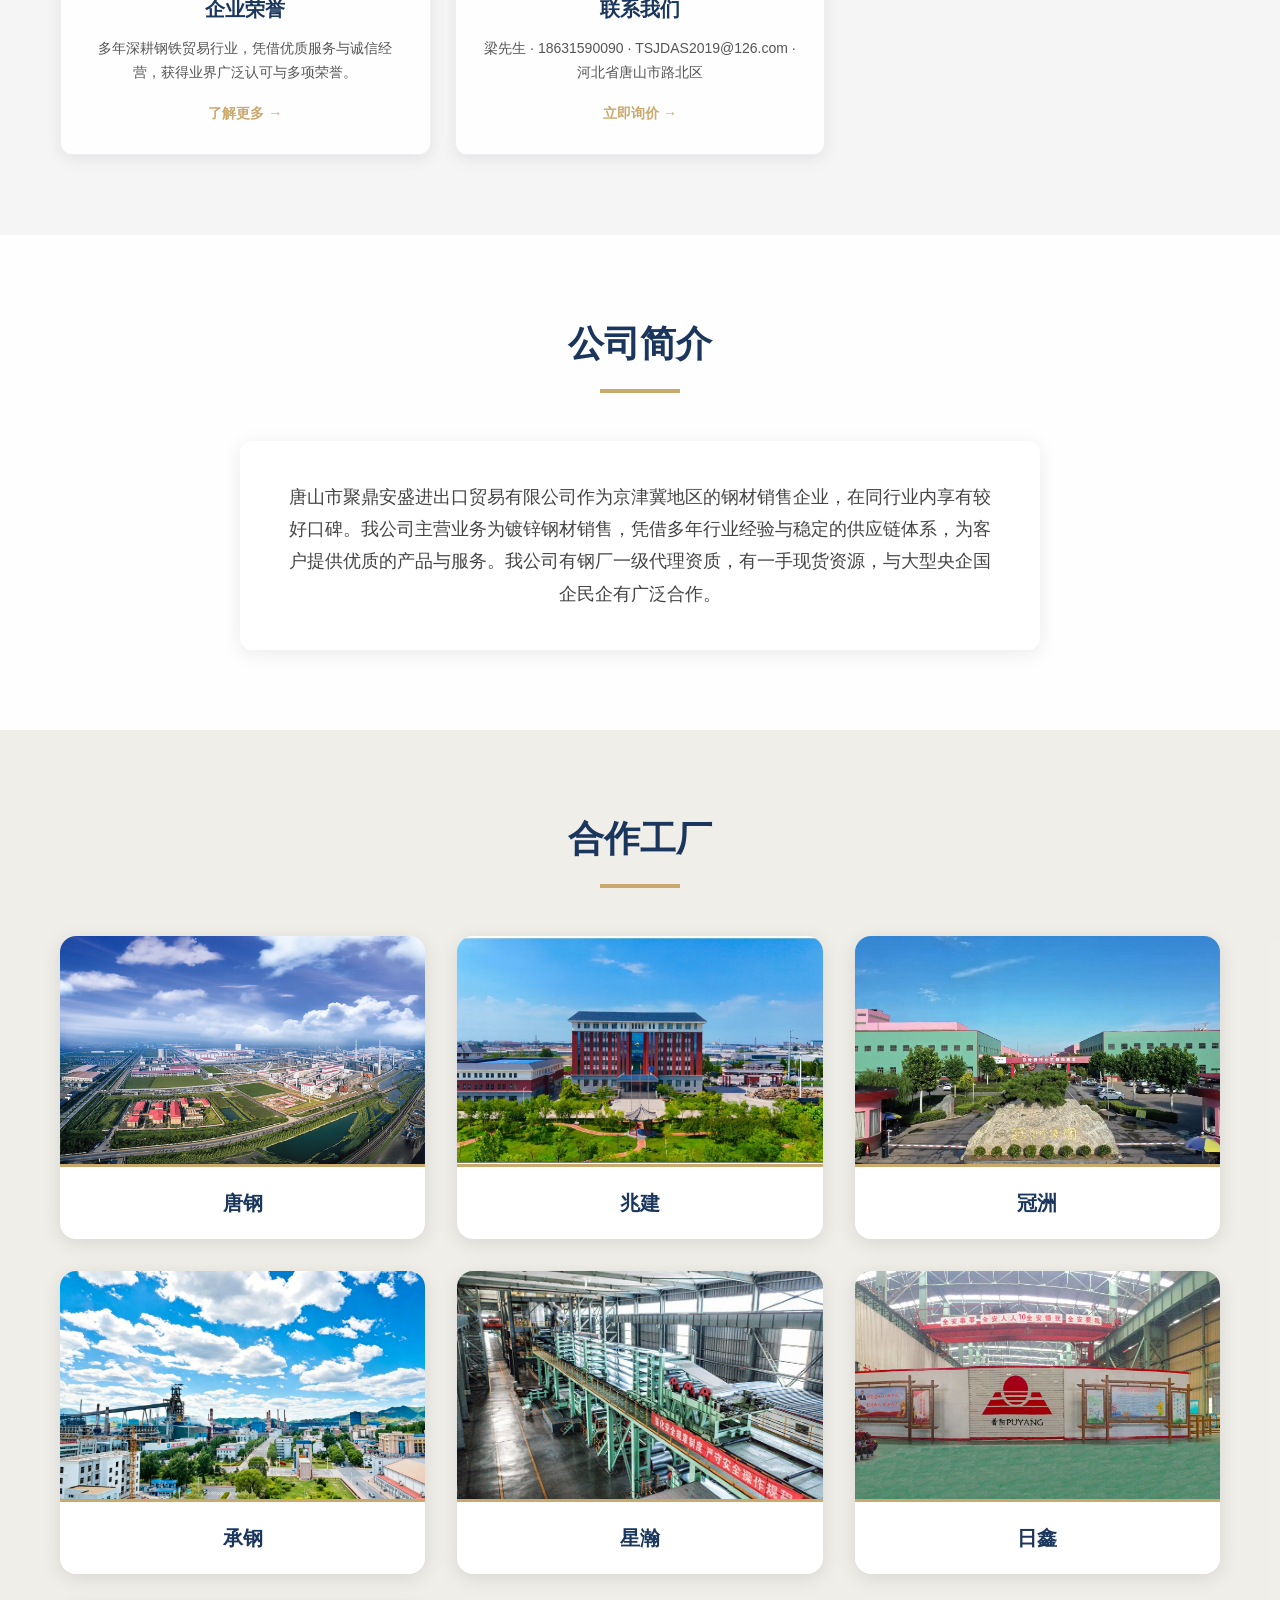
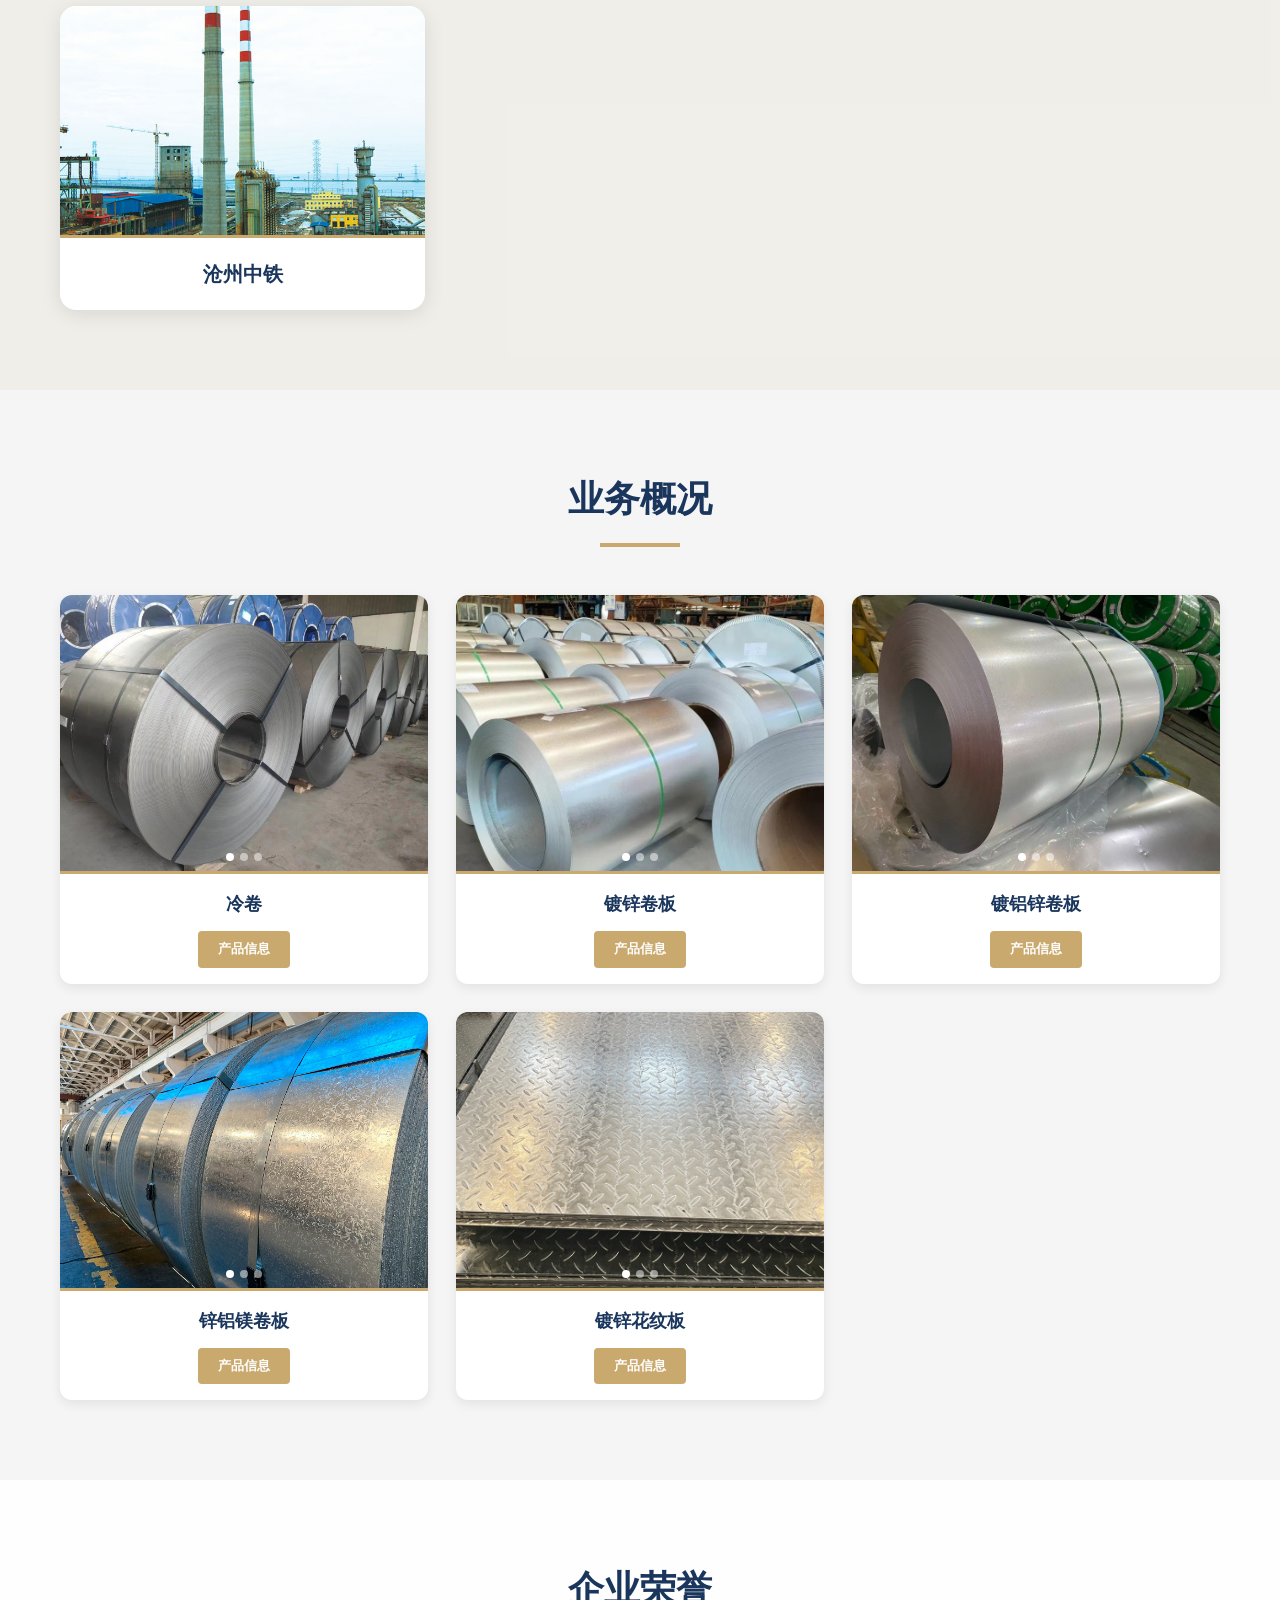
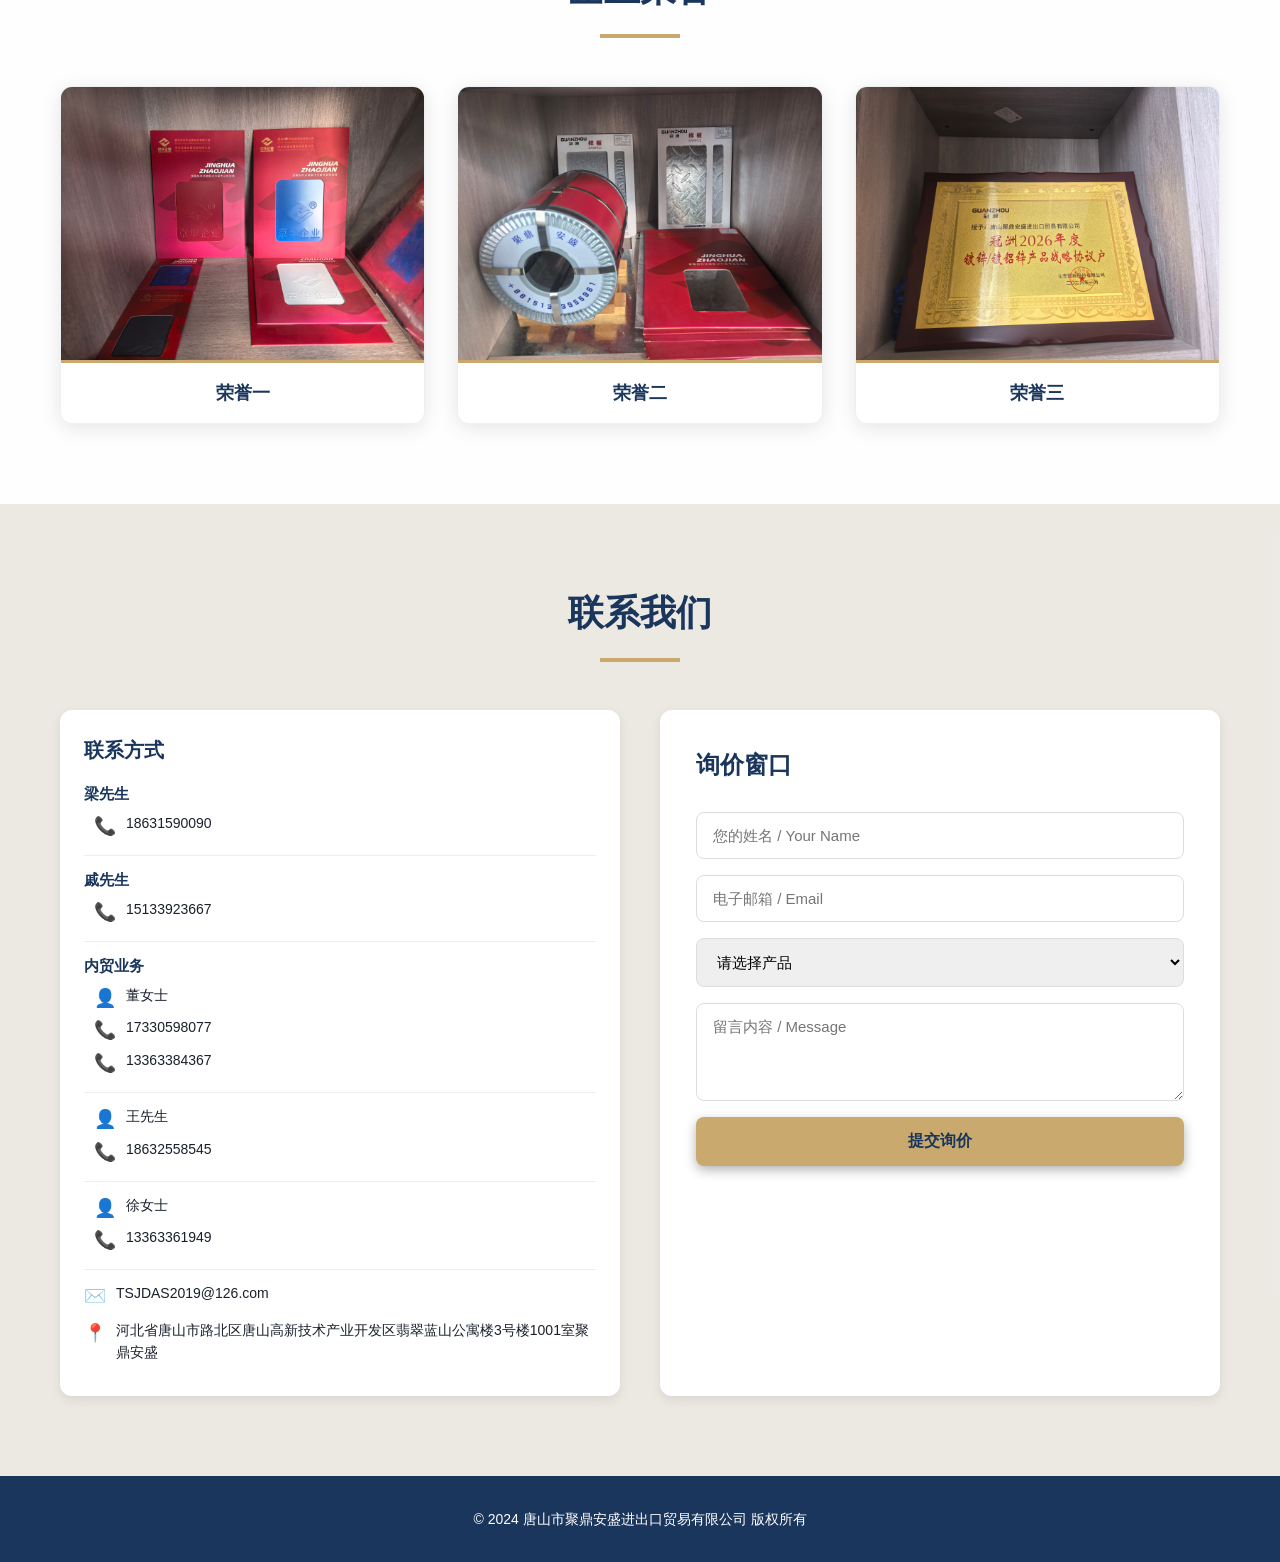
==== commit 25b389d7: "修改称呼" ====
--- a/index.html
+++ b/index.html
@@ -102,7 +102,7 @@
                 <div class="summary-card">
                     <div class="summary-icon">📞</div>
                     <h3 data-zh="联系我们" data-en="Contact Us">联系我们</h3>
-                    <p data-zh="总经理：梁秋冬 · 18631590090 · TSJDAS2019@126.com · 河北省唐山市路北区" data-en="GM: Qiudong Liang · 18631590090 · TSJDAS2019@126.com · Lubei District, Tangshan, Hebei">总经理：梁秋冬 · 18631590090 · TSJDAS2019@126.com · 河北省唐山市路北区</p>
+                    <p data-zh="梁先生 · 18631590090 · TSJDAS2019@126.com · 河北省唐山市路北区" data-en="Mr. Liang · 18631590090 · TSJDAS2019@126.com · Lubei District, Tangshan, Hebei">梁先生 · 18631590090 · TSJDAS2019@126.com · 河北省唐山市路北区</p>
                     <a href="#contact" class="summary-link" data-zh="立即询价 →" data-en="Get Quote →">立即询价 →</a>
                 </div>
             </div>
@@ -315,14 +315,14 @@
                 <div class="contact-info">
                     <h3 data-zh="联系方式" data-en="Contact Information">联系方式</h3>
                     <div class="contact-group">
-                        <h4 data-zh="总经理：梁秋冬" data-en="General Manager: Qiudong Liang">总经理：梁秋冬</h4>
+                        <h4 data-zh="梁先生" data-en="Mr. Liang">梁先生</h4>
                         <div class="info-item">
                             <span class="icon">📞</span>
                             <span>18631590090</span>
                         </div>
                     </div>
                     <div class="contact-group">
-                        <h4 data-zh="外贸经理：戚玉林" data-en="Foreign Trade Manager: Yulin Qi">外贸经理：戚玉林</h4>
+                        <h4 data-zh="戚先生" data-en="Mr. Qi">戚先生</h4>
                         <div class="info-item">
                             <span class="icon">📞</span>
                             <span>15133923667</span>
@@ -332,7 +332,7 @@
                         <h4 data-zh="内贸业务" data-en="Domestic Trade">内贸业务</h4>
                         <div class="info-item">
                             <span class="icon">👤</span>
-                            <span data-zh="董颖" data-en="Ying Dong">董颖</span>
+                            <span data-zh="董女士" data-en="Ms. Dong">董女士</span>
                         </div>
                         <div class="info-item">
                             <span class="icon">📞</span>
@@ -346,7 +346,7 @@
                     <div class="contact-group">
                         <div class="info-item">
                             <span class="icon">👤</span>
-                            <span data-zh="王学斌" data-en="Xuebin Wang">王学斌</span>
+                            <span data-zh="王先生" data-en="Mr. Wang">王先生</span>
                         </div>
                         <div class="info-item">
                             <span class="icon">📞</span>
@@ -356,7 +356,7 @@
                     <div class="contact-group">
                         <div class="info-item">
                             <span class="icon">👤</span>
-                            <span data-zh="徐阳" data-en="Yang Xu">徐阳</span>
+                            <span data-zh="徐女士" data-en="Ms. Xu">徐女士</span>
                         </div>
                         <div class="info-item">
                             <span class="icon">📞</span>
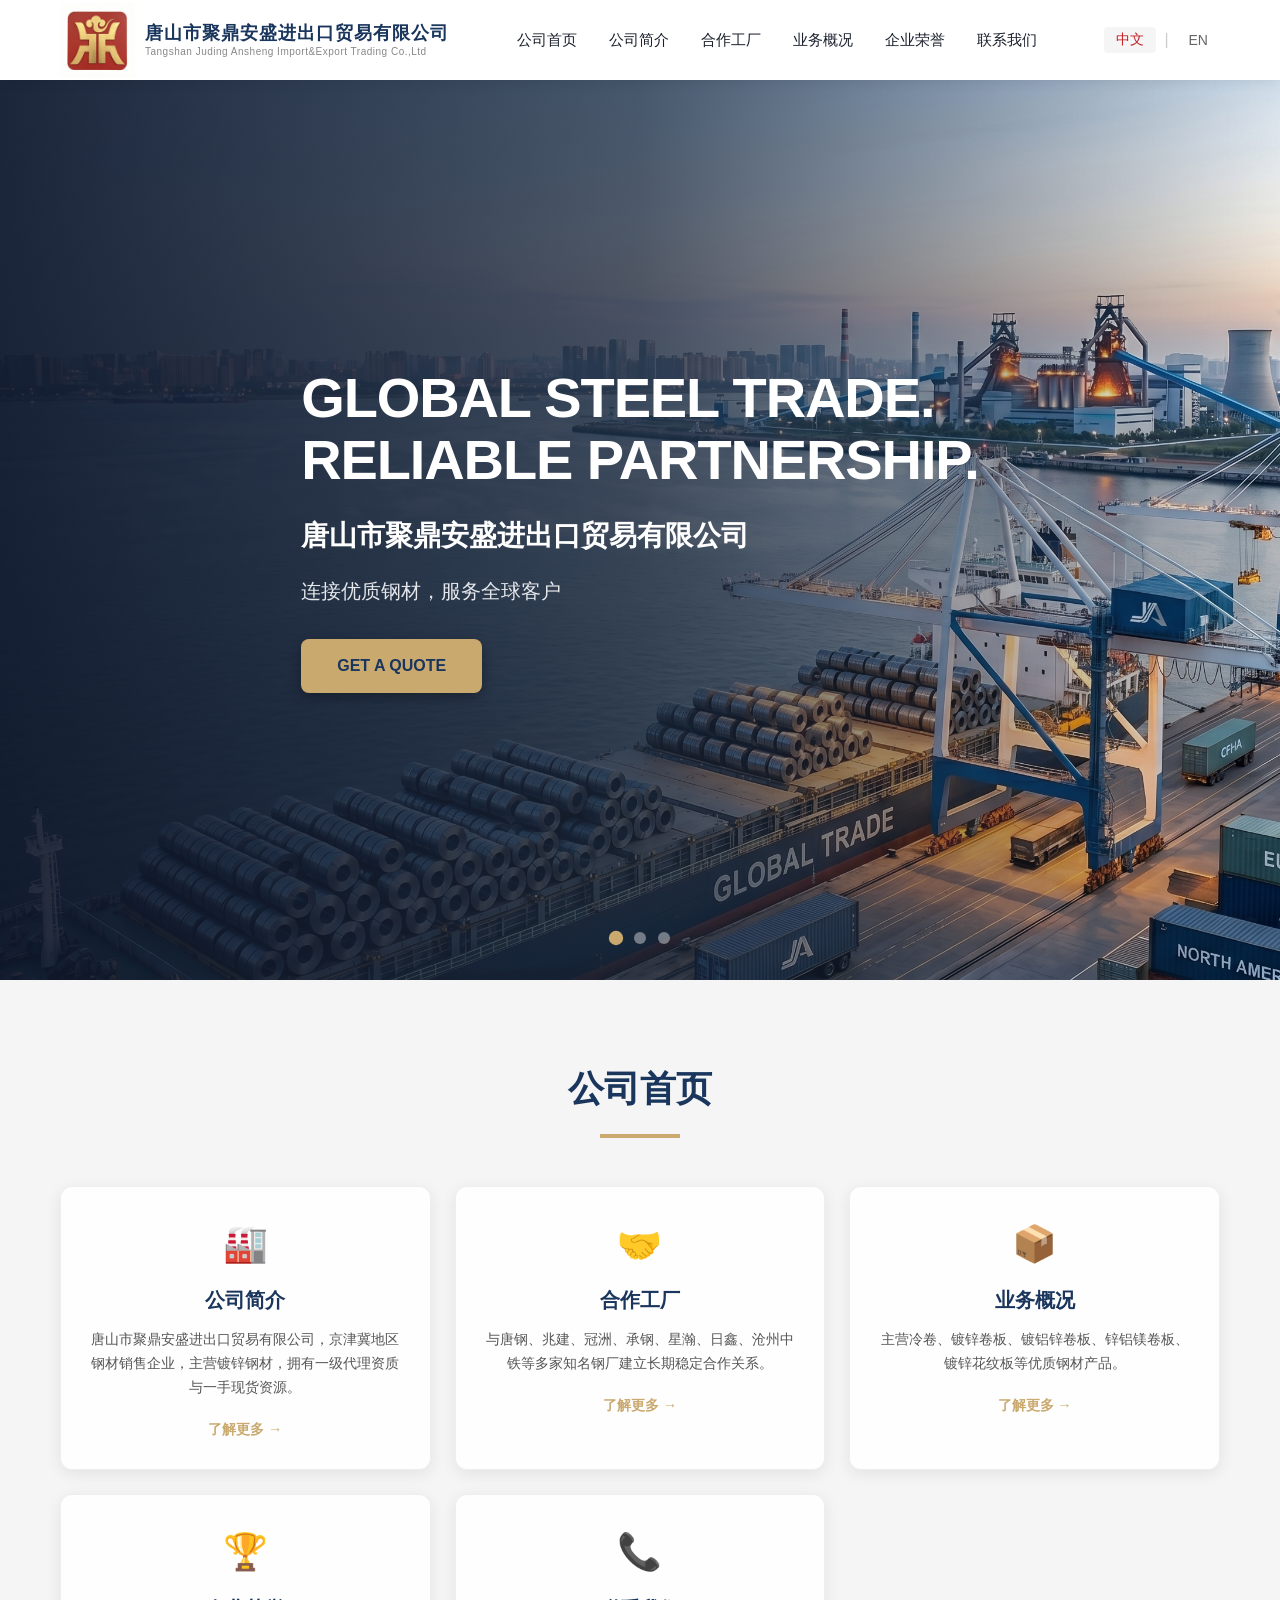
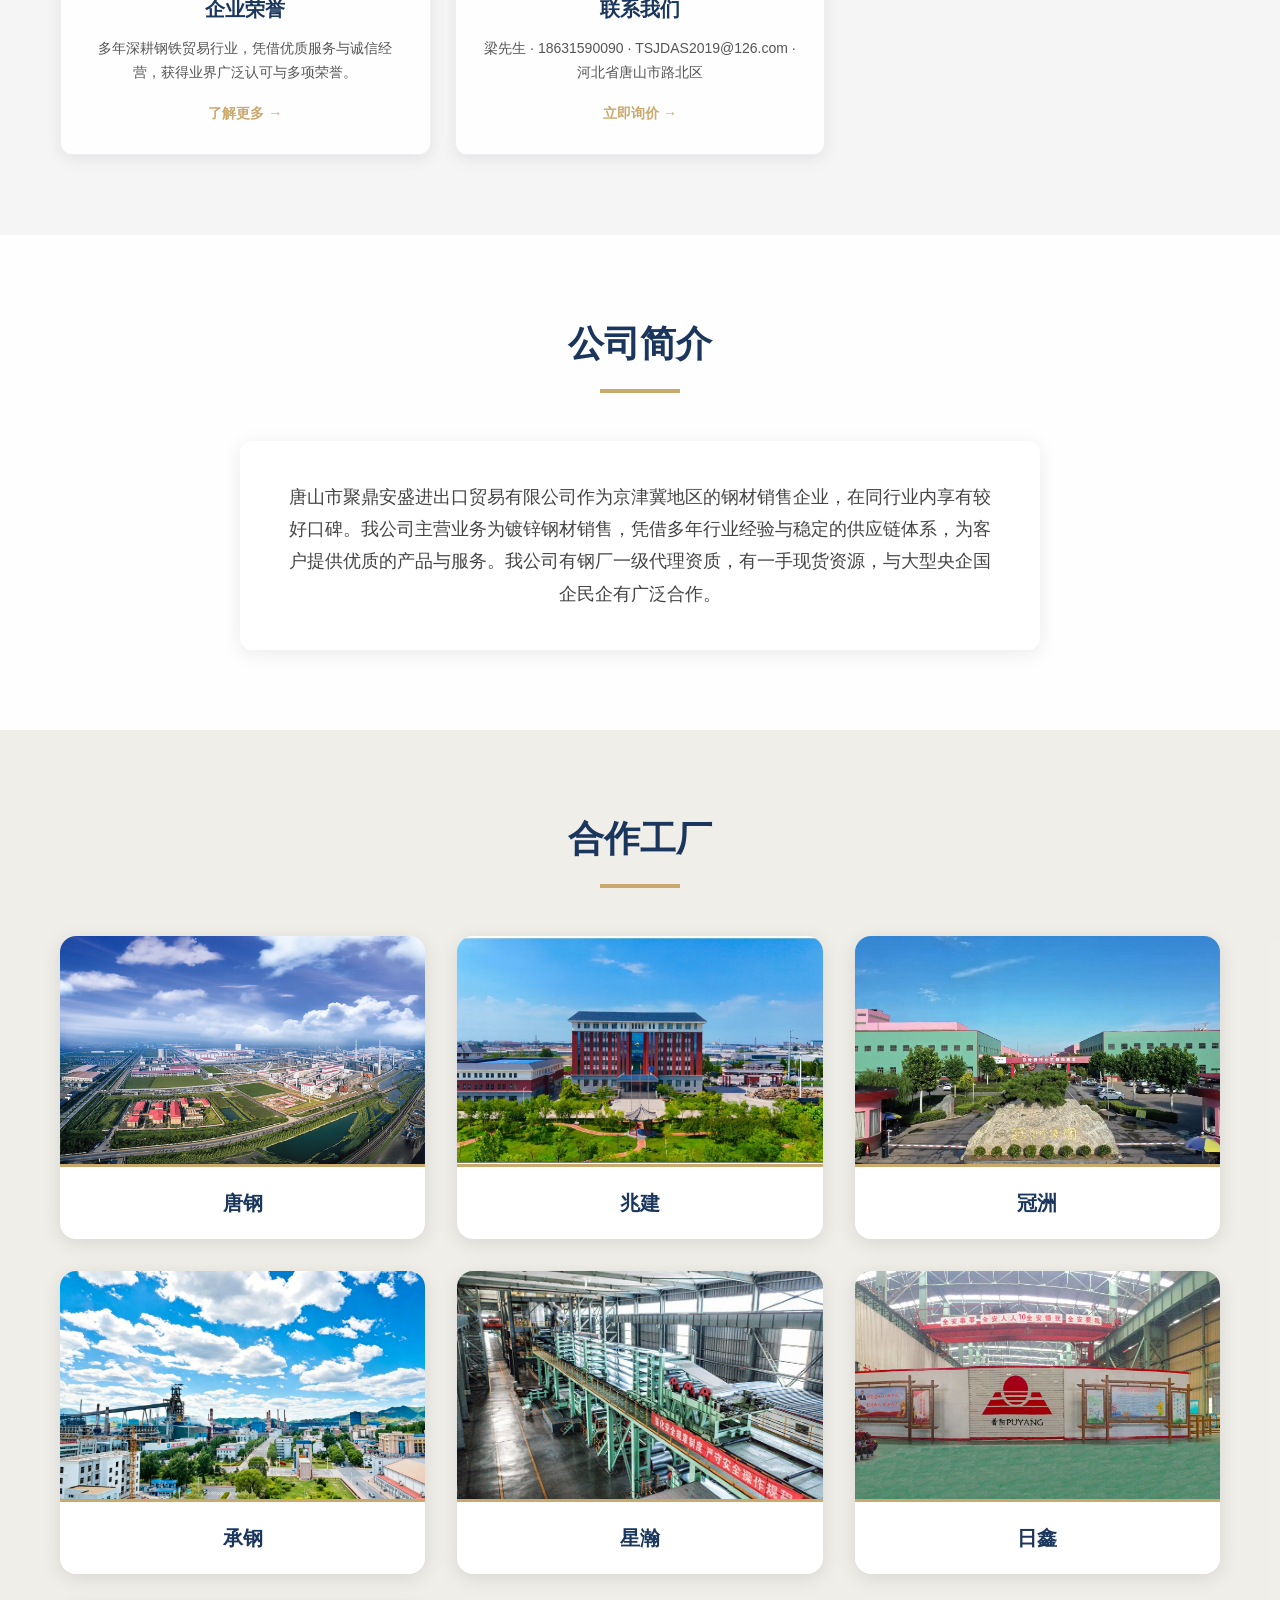
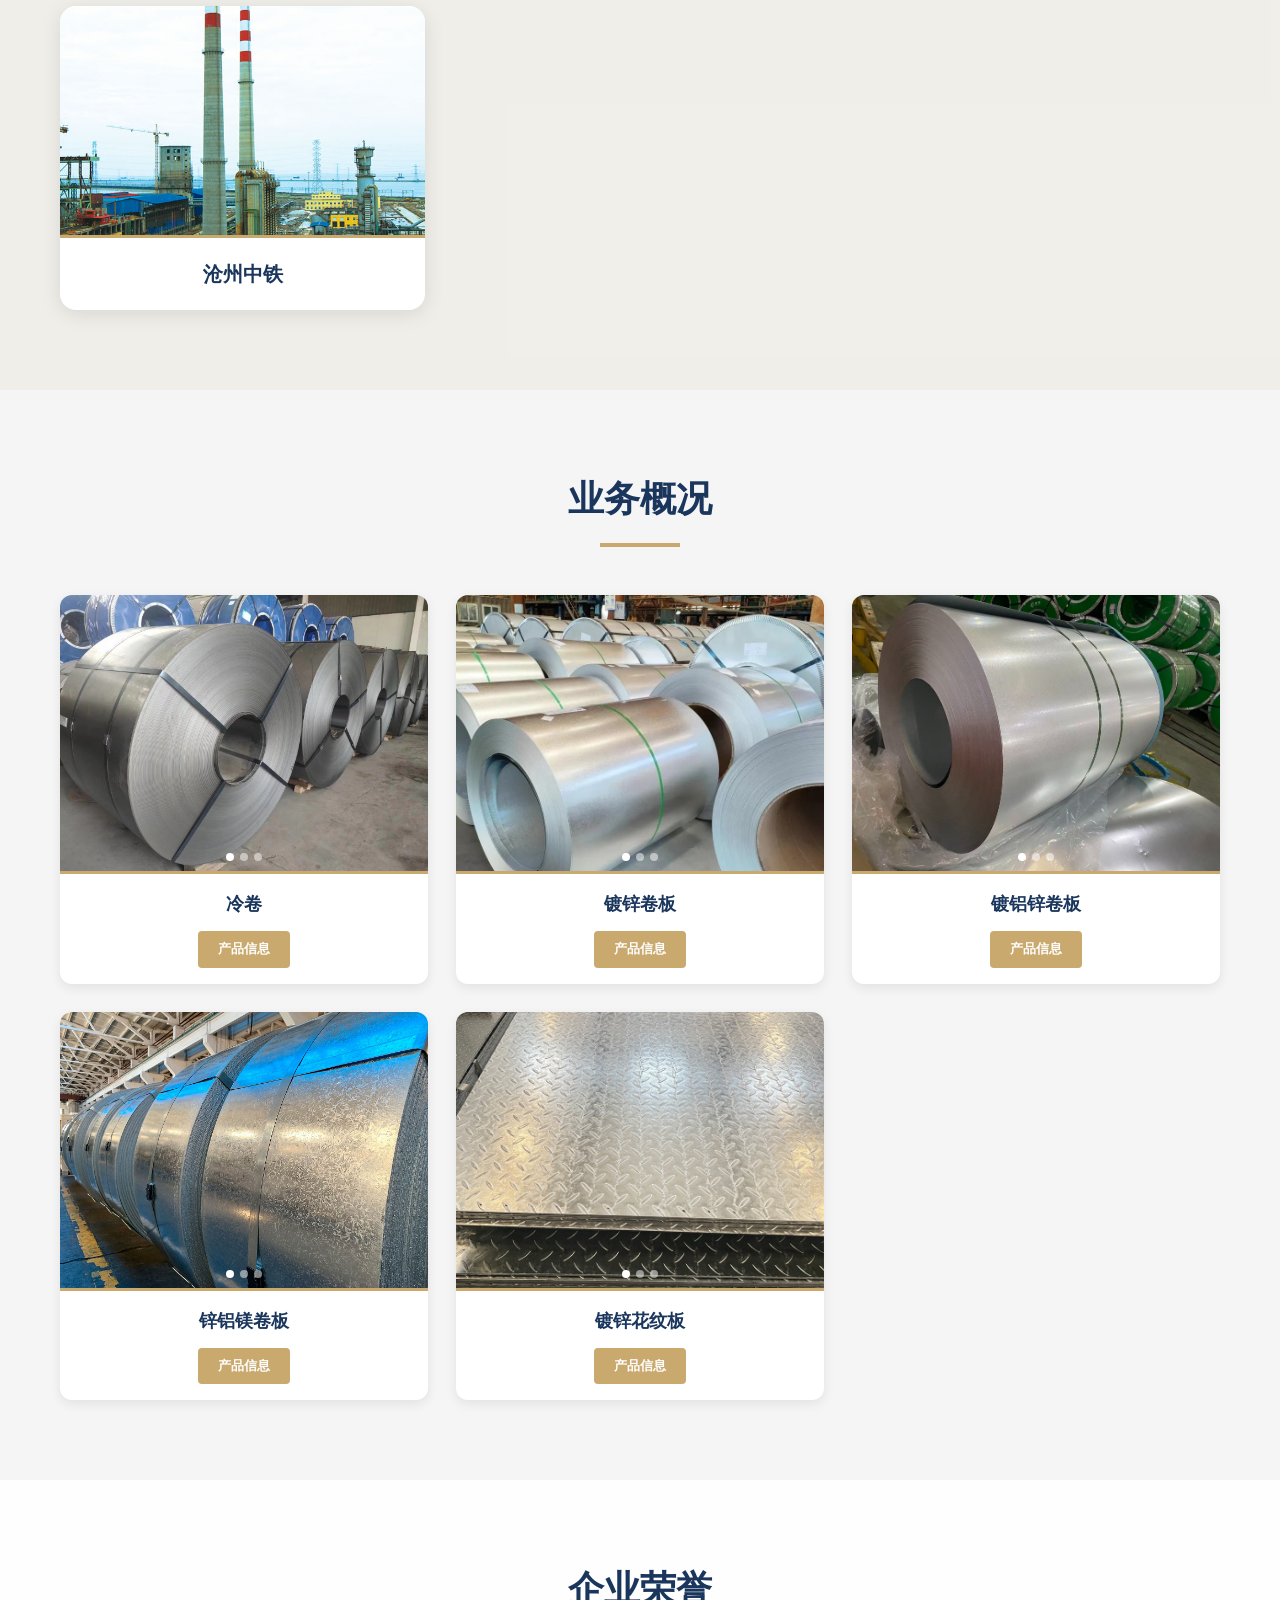
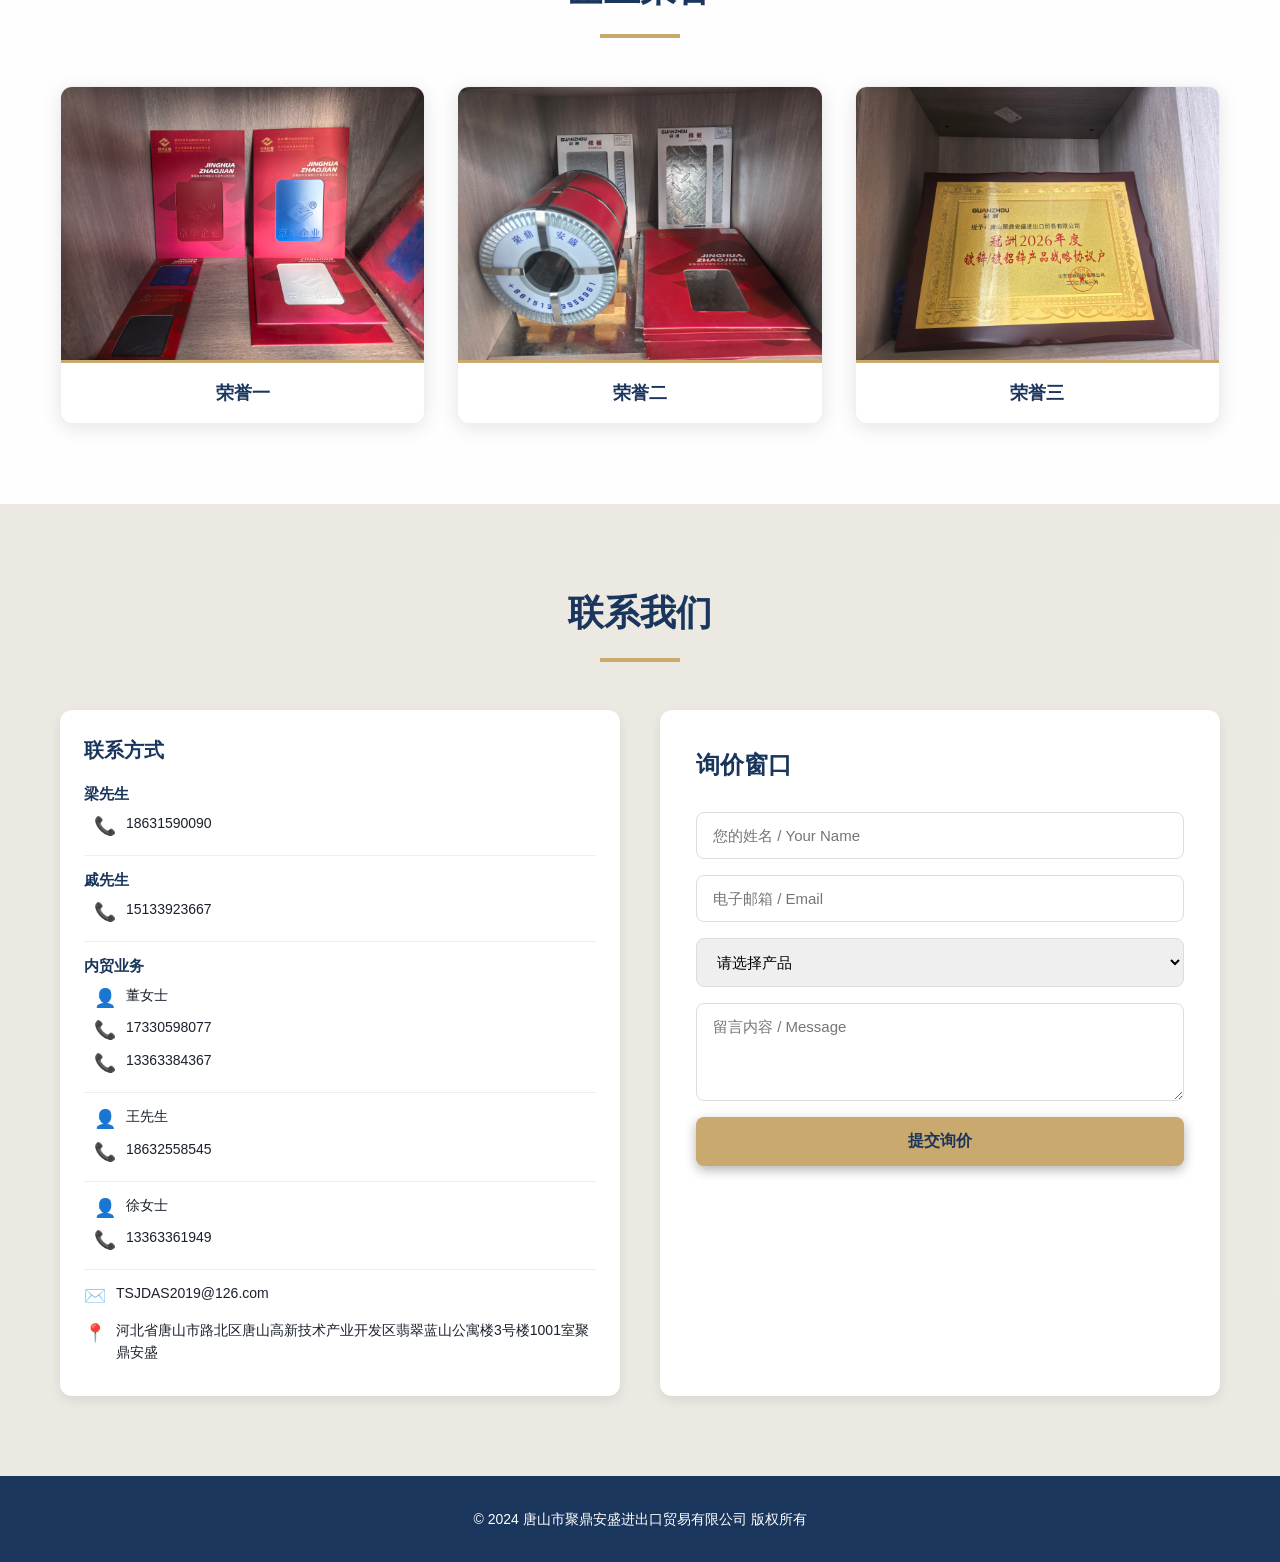
==== commit 02d5ae75: "修改英文名" ====
--- a/index.html
+++ b/index.html
@@ -15,8 +15,8 @@
             <a href="#" class="logo">
                 <img src="images/logo.png" alt="聚鼎安盛"style="max-width: 75px; height: auto;">
                 <div class="logo-text">
-                    <span class="logo-name" data-zh="唐山市聚鼎安盛进出口贸易有限公司" data-en="Tangshan Juding Ansheng Import & Export Trade Co., Ltd.">唐山市聚鼎安盛进出口贸易有限公司</span>
-                    <span class="logo-name-en">Tangshan Juding Ansheng Import & Export Trade Co., Ltd.</span>
+                    <span class="logo-name" data-zh="唐山市聚鼎安盛进出口贸易有限公司" data-en="Tangshan Juding Ansheng Import&Export Trading Co.,Ltd">唐山市聚鼎安盛进出口贸易有限公司</span>
+                    <span class="logo-name-en">Tangshan Juding Ansheng Import&Export Trading Co.,Ltd</span>
                 </div>
             </a>
             <div class="nav-links">
@@ -56,7 +56,7 @@
         <div class="hero-overlay"></div>
         <div class="container hero-content">
             <h1>GLOBAL STEEL TRADE.<br>RELIABLE PARTNERSHIP.</h1>
-            <h2 data-zh="唐山市聚鼎安盛进出口贸易有限公司" data-en="Tangshan Juding Ansheng Import & Export Trade Co., Ltd.">唐山市聚鼎安盛进出口贸易有限公司</h2>
+            <h2 data-zh="唐山市聚鼎安盛进出口贸易有限公司" data-en="Tangshan Juding Ansheng Import&Export Trading Co.,Ltd">唐山市聚鼎安盛进出口贸易有限公司</h2>
             <p class="hero-desc" data-zh="连接优质钢材，服务全球客户" data-en="Connecting Quality Steel to the World">连接优质钢材，服务全球客户</p>
             <a href="#contact" class="btn-primary">GET A QUOTE</a>
         </div>
@@ -117,7 +117,7 @@
                 <div class="divider"></div>
             </div>
             <div class="profile-content">
-                <p data-zh="唐山市聚鼎安盛进出口贸易有限公司作为京津冀地区的钢材销售企业，在同行业内享有较好口碑。我公司主营业务为镀锌钢材销售，凭借多年行业经验与稳定的供应链体系，为客户提供优质的产品与服务。我公司有钢厂一级代理资质，有一手现货资源，与大型央企国企民企有广泛合作。" data-en="Tangshan Juding Ansheng Import and Export Trade Co., Ltd. is a steel sales enterprise in the Beijing-Tianjin-Hebei region, enjoying a strong reputation in the industry. Our main business is galvanized steel sales. With years of industry experience and a stable supply chain, we provide customers with high-quality products and services. We have first-tier agency qualifications from steel mills, direct access to spot resources, and extensive cooperation with large state-owned enterprises, private enterprises, and central enterprises.">唐山市聚鼎安盛进出口贸易有限公司作为京津冀地区的钢材销售企业，在同行业内享有较好口碑。我公司主营业务为镀锌钢材销售，凭借多年行业经验与稳定的供应链体系，为客户提供优质的产品与服务。我公司有钢厂一级代理资质，有一手现货资源，与大型央企国企民企有广泛合作。</p>
+                <p data-zh="唐山市聚鼎安盛进出口贸易有限公司作为京津冀地区的钢材销售企业，在同行业内享有较好口碑。我公司主营业务为镀锌钢材销售，凭借多年行业经验与稳定的供应链体系，为客户提供优质的产品与服务。我公司有钢厂一级代理资质，有一手现货资源，与大型央企国企民企有广泛合作。" data-en="Tangshan Juding Ansheng Import&Export Trading Co.,Ltd is a steel sales enterprise in the Beijing-Tianjin-Hebei region, enjoying a strong reputation in the industry. Our main business is galvanized steel sales. With years of industry experience and a stable supply chain, we provide customers with high-quality products and services. We have first-tier agency qualifications from steel mills, direct access to spot resources, and extensive cooperation with large state-owned enterprises, private enterprises, and central enterprises.">唐山市聚鼎安盛进出口贸易有限公司作为京津冀地区的钢材销售企业，在同行业内享有较好口碑。我公司主营业务为镀锌钢材销售，凭借多年行业经验与稳定的供应链体系，为客户提供优质的产品与服务。我公司有钢厂一级代理资质，有一手现货资源，与大型央企国企民企有广泛合作。</p>
             </div>
         </div>
     </section>
@@ -408,7 +408,7 @@
     <!-- Footer -->
     <footer class="footer">
         <div class="container">
-            <p data-zh="© 2024 唐山市聚鼎安盛进出口贸易有限公司 版权所有" data-en="© 2024 Tangshan Juding Ansheng Import & Export Trade Co., Ltd. All rights reserved.">© 2024 唐山市聚鼎安盛进出口贸易有限公司 版权所有</p>
+            <p data-zh="© 2024 唐山市聚鼎安盛进出口贸易有限公司 版权所有" data-en="© 2024 Tangshan Juding Ansheng Import&Export Trading Co.,Ltd All rights reserved.">© 2024 唐山市聚鼎安盛进出口贸易有限公司 版权所有</p>
         </div>
     </footer>
 
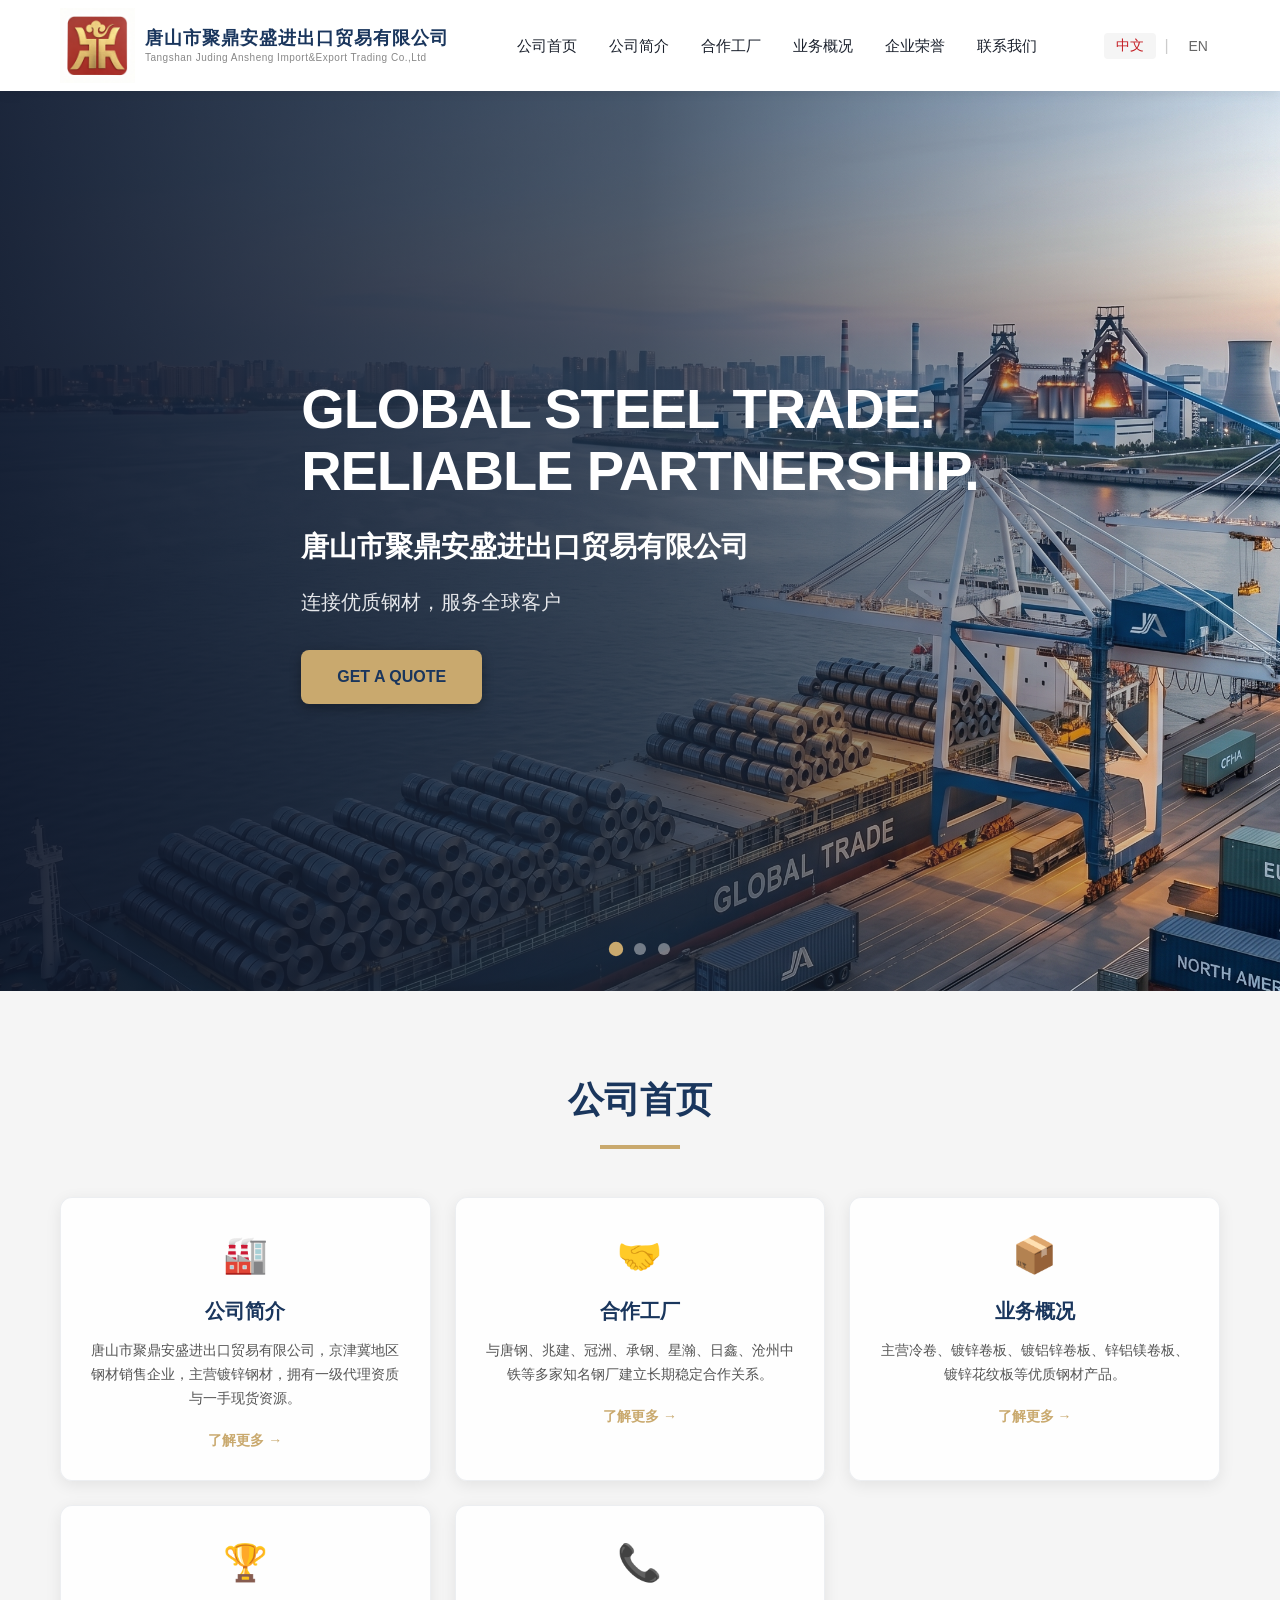
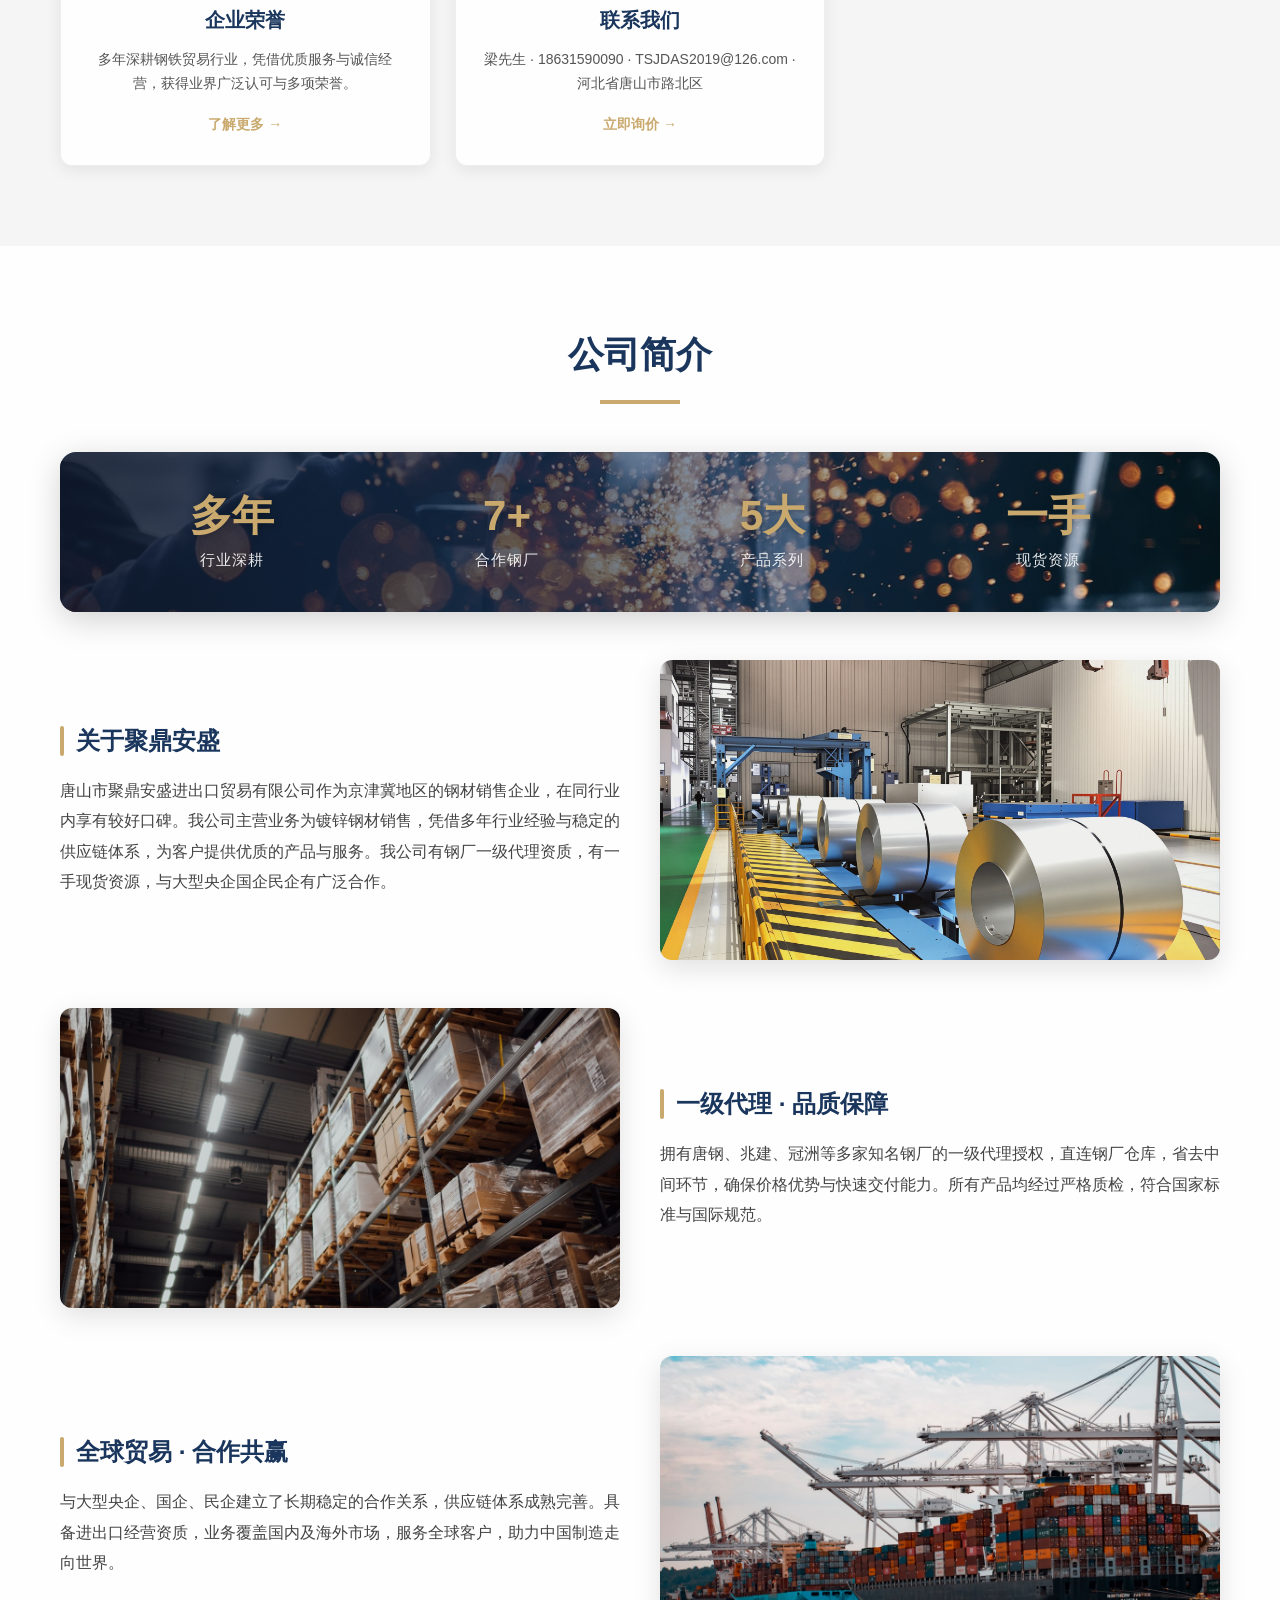
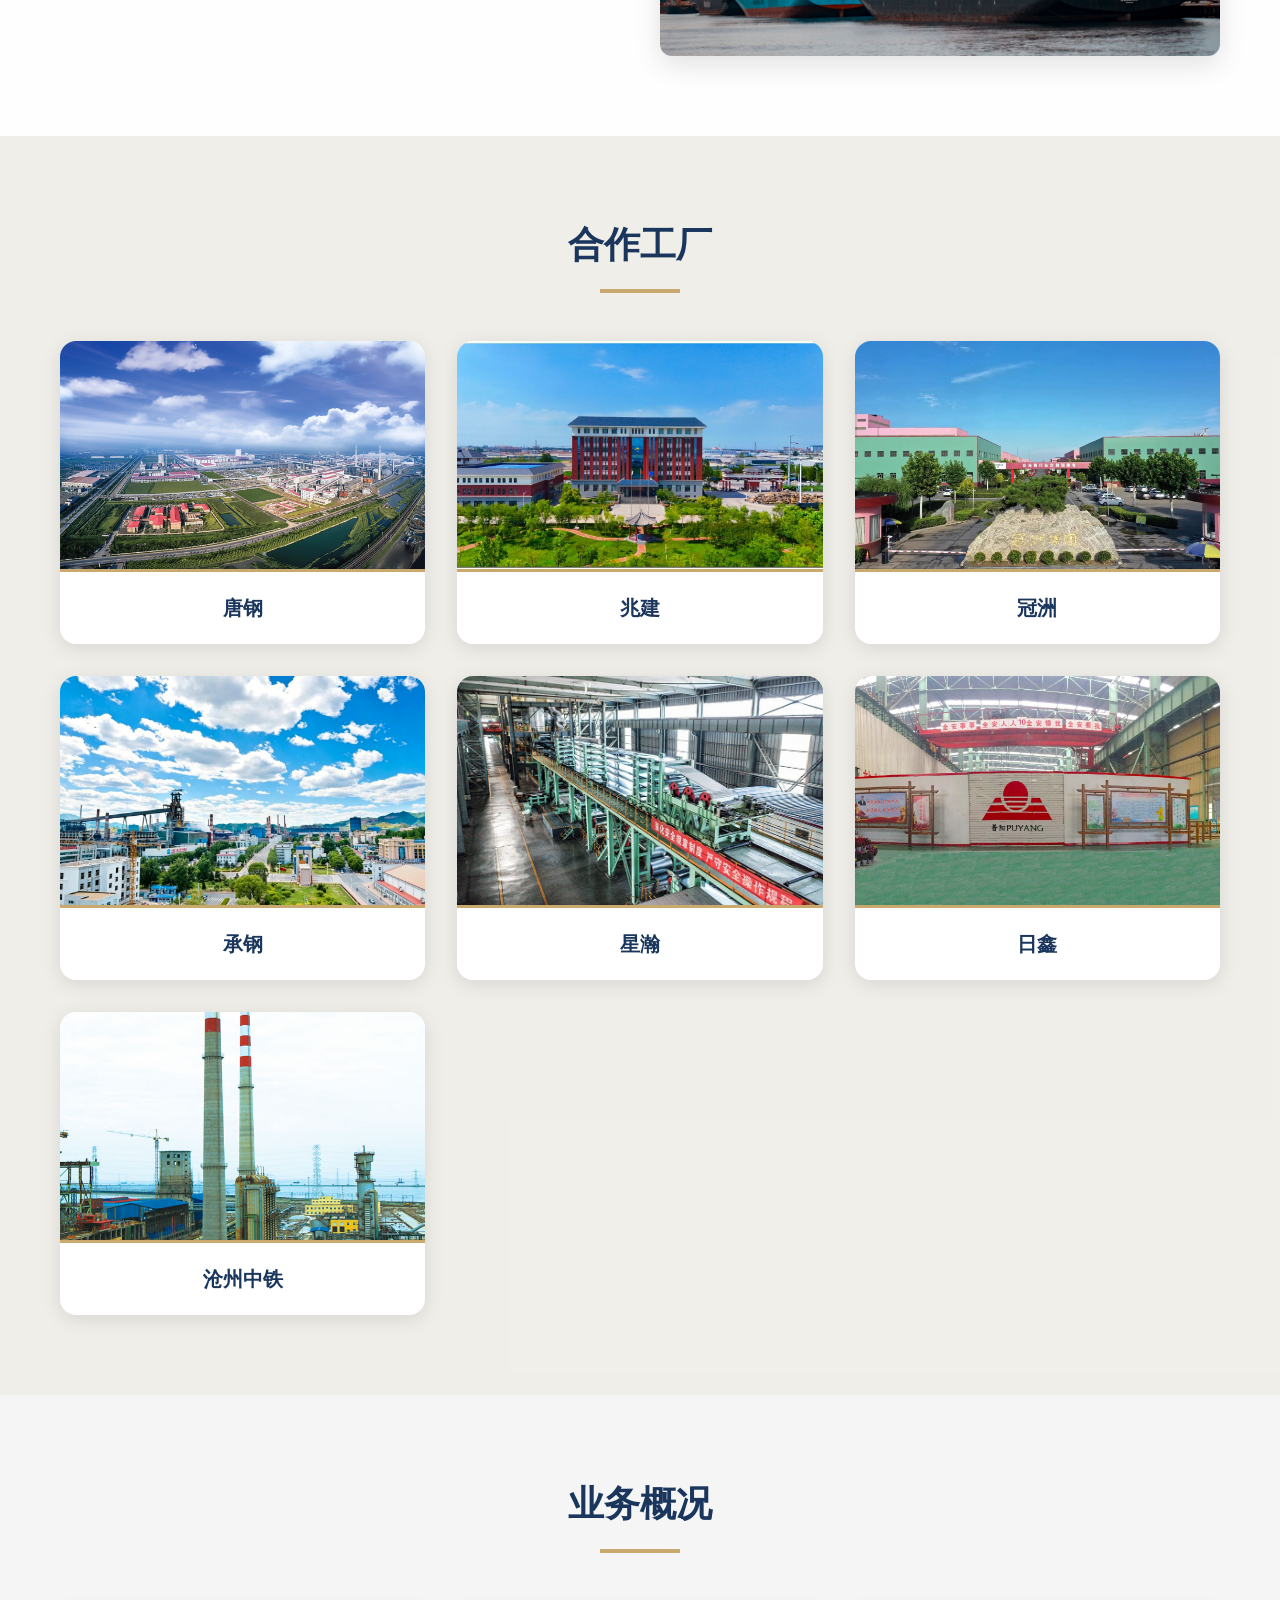
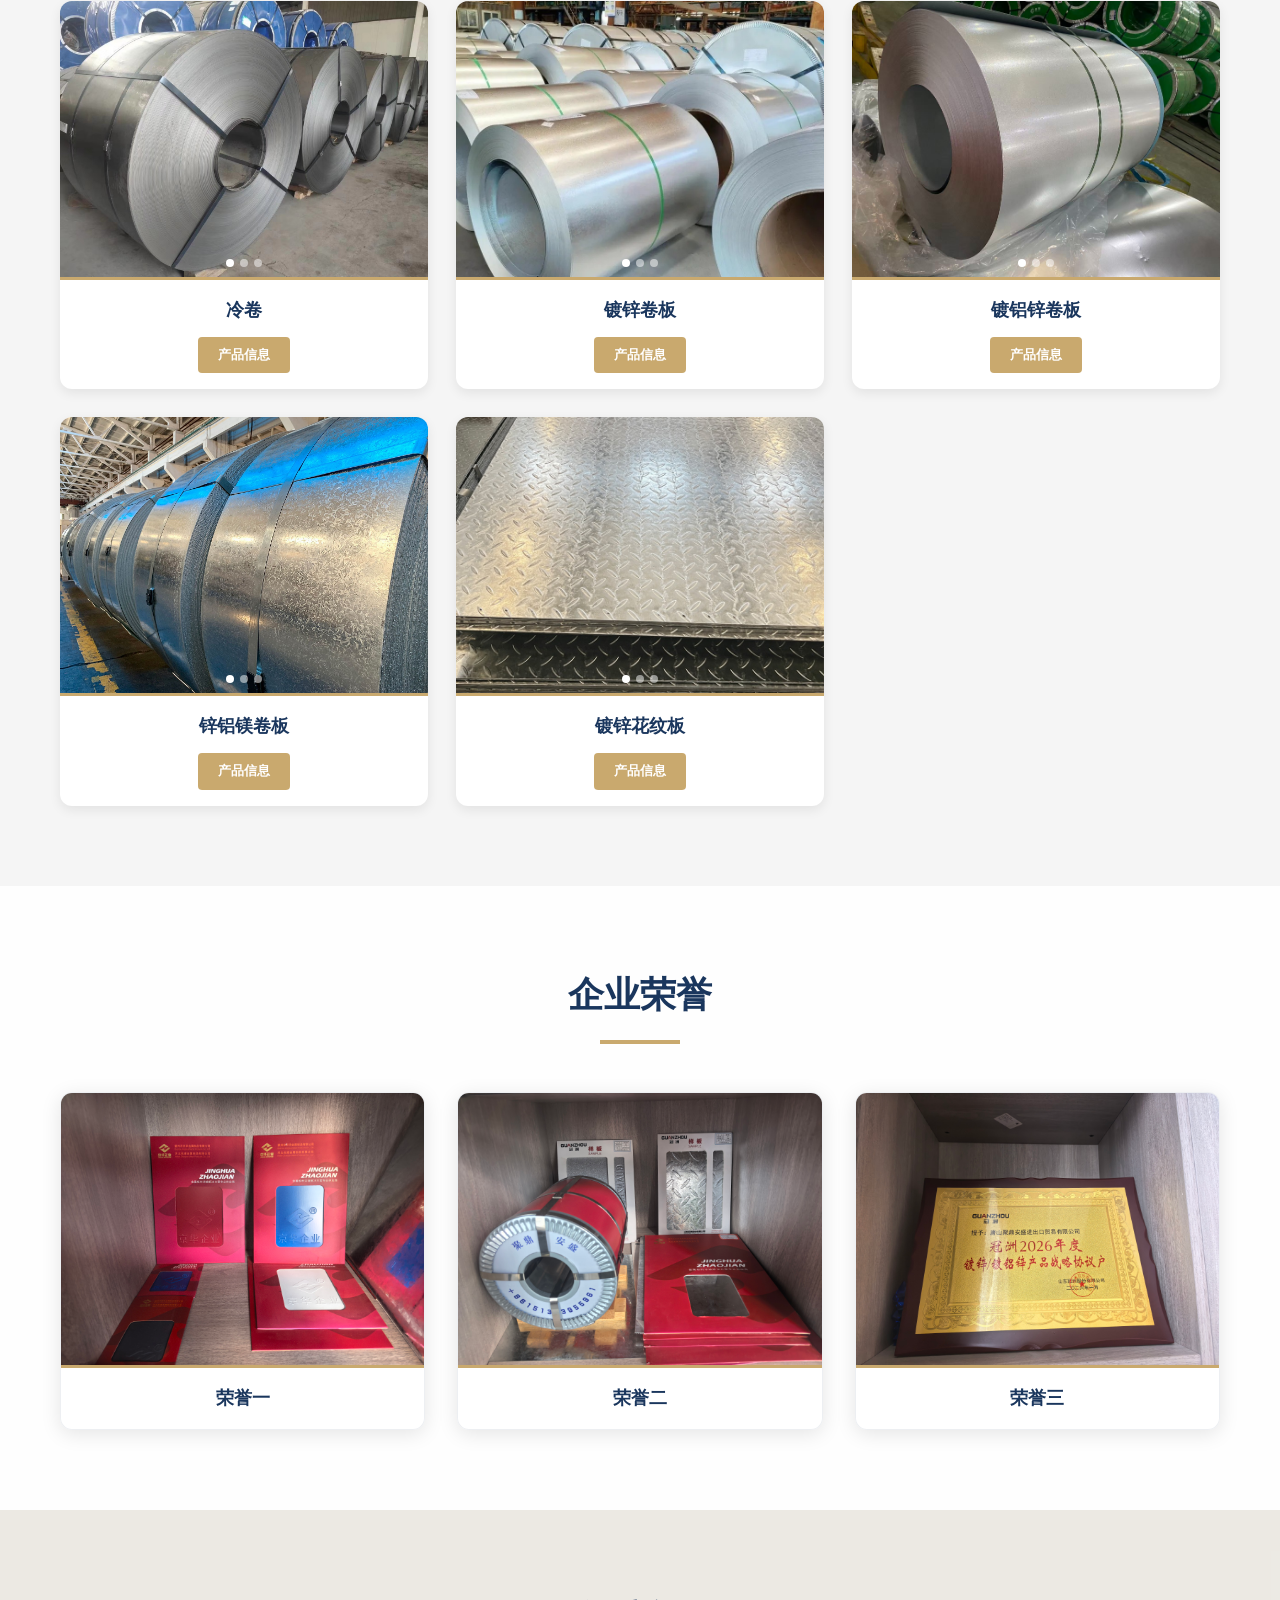
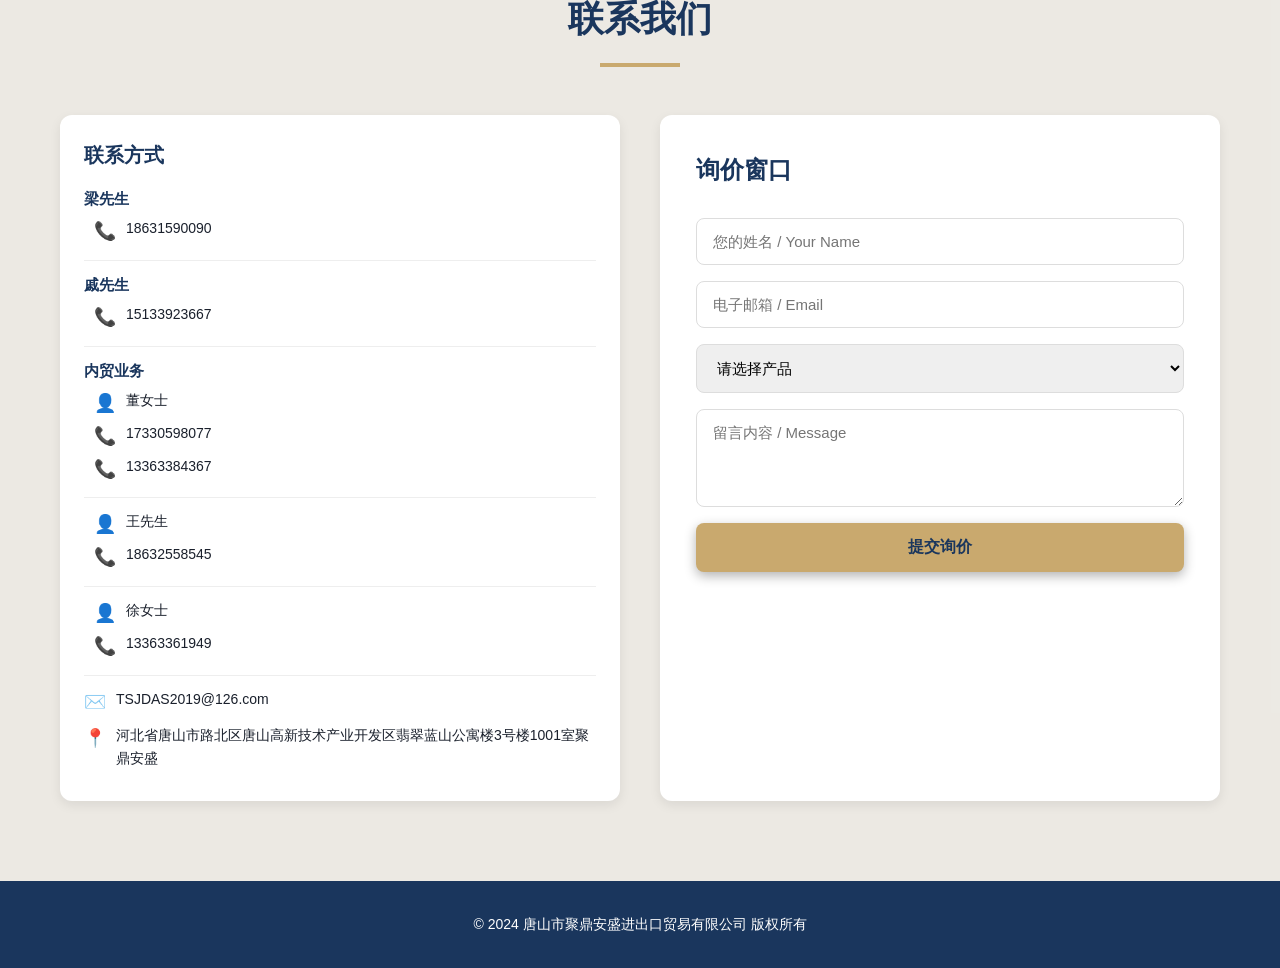
==== commit 2189094d: "丰富界面" ====
--- a/index.html
+++ b/index.html
@@ -116,8 +116,63 @@
                 <h2 data-zh="公司简介" data-en="Company Profile">公司简介</h2>
                 <div class="divider"></div>
             </div>
-            <div class="profile-content">
-                <p data-zh="唐山市聚鼎安盛进出口贸易有限公司作为京津冀地区的钢材销售企业，在同行业内享有较好口碑。我公司主营业务为镀锌钢材销售，凭借多年行业经验与稳定的供应链体系，为客户提供优质的产品与服务。我公司有钢厂一级代理资质，有一手现货资源，与大型央企国企民企有广泛合作。" data-en="Tangshan Juding Ansheng Import&Export Trading Co.,Ltd is a steel sales enterprise in the Beijing-Tianjin-Hebei region, enjoying a strong reputation in the industry. Our main business is galvanized steel sales. With years of industry experience and a stable supply chain, we provide customers with high-quality products and services. We have first-tier agency qualifications from steel mills, direct access to spot resources, and extensive cooperation with large state-owned enterprises, private enterprises, and central enterprises.">唐山市聚鼎安盛进出口贸易有限公司作为京津冀地区的钢材销售企业，在同行业内享有较好口碑。我公司主营业务为镀锌钢材销售，凭借多年行业经验与稳定的供应链体系，为客户提供优质的产品与服务。我公司有钢厂一级代理资质，有一手现货资源，与大型央企国企民企有广泛合作。</p>
+
+            <!-- Banner Image -->
+            <div class="profile-banner">
+                <img src="images/profile-steel-banner.jpg" alt="钢铁工厂">
+                <div class="profile-banner-overlay">
+                    <div class="profile-banner-stats">
+                        <div class="banner-stat">
+                            <span class="banner-stat-num" data-zh="多年" data-en="10+">多年</span>
+                            <span class="banner-stat-text" data-zh="行业深耕" data-en="Years Experience">行业深耕</span>
+                        </div>
+                        <div class="banner-stat">
+                            <span class="banner-stat-num" data-zh="7+" data-en="7+">7+</span>
+                            <span class="banner-stat-text" data-zh="合作钢厂" data-en="Partner Mills">合作钢厂</span>
+                        </div>
+                        <div class="banner-stat">
+                            <span class="banner-stat-num" data-zh="5大" data-en="5">5大</span>
+                            <span class="banner-stat-text" data-zh="产品系列" data-en="Product Lines">产品系列</span>
+                        </div>
+                        <div class="banner-stat">
+                            <span class="banner-stat-num" data-zh="一手" data-en="Direct">一手</span>
+                            <span class="banner-stat-text" data-zh="现货资源" data-en="Spot Resources">现货资源</span>
+                        </div>
+                    </div>
+                </div>
+            </div>
+
+            <!-- Row 1: Text Left + Image Right -->
+            <div class="profile-row profile-row-text-img">
+                <div class="profile-text">
+                    <h3 data-zh="关于聚鼎安盛" data-en="About Juding Ansheng">关于聚鼎安盛</h3>
+                    <p data-zh="唐山市聚鼎安盛进出口贸易有限公司作为京津冀地区的钢材销售企业，在同行业内享有较好口碑。我公司主营业务为镀锌钢材销售，凭借多年行业经验与稳定的供应链体系，为客户提供优质的产品与服务。我公司有钢厂一级代理资质，有一手现货资源，与大型央企国企民企有广泛合作。" data-en="Tangshan Juding Ansheng Import&Export Trading Co.,Ltd is a steel sales enterprise in the Beijing-Tianjin-Hebei region, enjoying a strong reputation in the industry. Our main business is galvanized steel sales. With years of industry experience and a stable supply chain, we provide customers with high-quality products and services. We have first-tier agency qualifications from steel mills, direct access to spot resources, and extensive cooperation with large state-owned enterprises, private enterprises, and central enterprises.">唐山市聚鼎安盛进出口贸易有限公司作为京津冀地区的钢材销售企业，在同行业内享有较好口碑。我公司主营业务为镀锌钢材销售，凭借多年行业经验与稳定的供应链体系，为客户提供优质的产品与服务。我公司有钢厂一级代理资质，有一手现货资源，与大型央企国企民企有广泛合作。</p>
+                </div>
+                <div class="profile-img">
+                    <img src="images/image_174134886707698.png" alt="钢材产品">
+                </div>
+            </div>
+
+            <!-- Row 2: Image Left + Text Right -->
+            <div class="profile-row profile-row-img-text">
+                <div class="profile-img">
+                    <img src="images/profile-factory.jpg" alt="钢铁生产线">
+                </div>
+                <div class="profile-text">
+                    <h3 data-zh="一级代理 · 品质保障" data-en="First-tier Agency · Quality Guaranteed">一级代理 · 品质保障</h3>
+                    <p data-zh="拥有唐钢、兆建、冠洲等多家知名钢厂的一级代理授权，直连钢厂仓库，省去中间环节，确保价格优势与快速交付能力。所有产品均经过严格质检，符合国家标准与国际规范。" data-en="Authorized first-tier agent for Tangsteel, Zhaojian, Guanzhou and other major steel mills. Direct mill warehouse access eliminates intermediaries, ensuring competitive pricing and fast delivery. All products undergo strict quality inspection meeting national and international standards.">拥有唐钢、兆建、冠洲等多家知名钢厂的一级代理授权，直连钢厂仓库，省去中间环节，确保价格优势与快速交付能力。所有产品均经过严格质检，符合国家标准与国际规范。</p>
+                </div>
+            </div>
+
+            <!-- Row 3: Text Left + Image Right -->
+            <div class="profile-row profile-row-text-img">
+                <div class="profile-text">
+                    <h3 data-zh="全球贸易 · 合作共赢" data-en="Global Trade · Win-win Cooperation">全球贸易 · 合作共赢</h3>
+                    <p data-zh="与大型央企、国企、民企建立了长期稳定的合作关系，供应链体系成熟完善。具备进出口经营资质，业务覆盖国内及海外市场，服务全球客户，助力中国制造走向世界。" data-en="Long-term stable partnerships with major state-owned and private enterprises, backed by a mature supply chain. Licensed for import and export operations, serving both domestic and international markets worldwide, helping Chinese manufacturing reach the globe.">与大型央企、国企、民企建立了长期稳定的合作关系，供应链体系成熟完善。具备进出口经营资质，业务覆盖国内及海外市场，服务全球客户，助力中国制造走向世界。</p>
+                </div>
+                <div class="profile-img">
+                    <img src="images/profile-global-trade.jpg" alt="全球贸易">
+                </div>
             </div>
         </div>
     </section>
--- a/style.css
+++ b/style.css
@@ -2,6 +2,11 @@
     margin: 0;
     padding: 0;
     box-sizing: border-box;
+}
+
+html, body {
+    width: 100%;
+    overflow-x: hidden;
 }
 
 :root {
@@ -18,6 +23,8 @@
     color: var(--text);
     background: var(--bg);
     line-height: 1.6;
+    overflow-wrap: break-word;
+    word-wrap: break-word;
 }
 
 .container {
@@ -40,7 +47,9 @@
     display: flex;
     align-items: center;
     justify-content: space-between;
-    height: 80px;
+    min-height: 80px;
+    padding-top: 8px;
+    padding-bottom: 8px;
 }
 
 .logo {
@@ -48,7 +57,16 @@
     align-items: center;
     gap: 10px;
     text-decoration: none;
-    flex-shrink: 0;
+    flex-shrink: 1;
+    min-width: 0;
+}
+
+.logo-text {
+    display: flex;
+    flex-direction: column;
+    line-height: 1.3;
+    min-width: 0;
+    overflow: hidden;
 }
 
 .logo img {
@@ -56,24 +74,16 @@
     width: auto;
 }
 
-.logo-text {
-    display: flex;
-    flex-direction: column;
-    line-height: 1.3;
-}
-
 .logo-name {
     font-size: 18px;
     font-weight: 700;
     color: var(--primary);
-    white-space: nowrap;
     letter-spacing: 1px;
 }
 
 .logo-name-en {
     font-size: 10px;
     color: #888;
-    white-space: nowrap;
     letter-spacing: 0.5px;
     font-weight: 500;
 }
@@ -389,6 +399,128 @@
     line-height: 1.8;
     color: #444;
     text-align: center;
+    word-break: break-word;
+}
+
+/* Profile Banner */
+.profile-banner {
+    position: relative;
+    width: 100%;
+    height: 160px;
+    border-radius: 16px;
+    overflow: hidden;
+    margin-bottom: 48px;
+    box-shadow: 0 8px 32px rgba(0,0,0,0.18);
+}
+
+.profile-banner img {
+    width: 100%;
+    height: 100%;
+    object-fit: cover;
+    display: block;
+}
+
+.profile-banner-overlay {
+    position: absolute;
+    inset: 0;
+    background: linear-gradient(to right, rgba(15, 23, 42, 0.88), rgba(26, 54, 93, 0.6), transparent);
+    display: flex;
+    align-items: center;
+    justify-content: center;
+}
+
+.profile-banner-stats {
+    display: flex;
+    gap: 60px;
+    padding: 0 60px;
+    width: 100%;
+    justify-content: space-around;
+}
+
+.banner-stat {
+    display: flex;
+    flex-direction: column;
+    align-items: center;
+}
+
+.banner-stat-num {
+    font-size: 42px;
+    font-weight: 800;
+    color: var(--secondary);
+    line-height: 1.2;
+    text-shadow: 0 2px 8px rgba(0,0,0,0.3);
+}
+
+.banner-stat-text {
+    font-size: 15px;
+    color: rgba(255, 255, 255, 0.9);
+    margin-top: 6px;
+    font-weight: 500;
+    letter-spacing: 1px;
+}
+
+/* Profile Rows — alternating image/text layout */
+.profile-row {
+    display: grid;
+    grid-template-columns: 1fr 1fr;
+    gap: 40px;
+    margin-bottom: 48px;
+    align-items: center;
+}
+
+.profile-row:last-child {
+    margin-bottom: 0;
+}
+
+.profile-text {
+    padding: 8px 0;
+}
+
+.profile-text h3 {
+    font-size: 24px;
+    color: var(--primary);
+    margin-bottom: 16px;
+    font-weight: 700;
+    position: relative;
+    padding-left: 16px;
+}
+
+.profile-text h3::before {
+    content: '';
+    position: absolute;
+    left: 0;
+    top: 4px;
+    bottom: 4px;
+    width: 4px;
+    background: var(--secondary);
+    border-radius: 2px;
+}
+
+.profile-text p {
+    font-size: 16px;
+    line-height: 1.9;
+    color: #444;
+    text-align: justify;
+    word-break: break-word;
+}
+
+.profile-img {
+    border-radius: 12px;
+    overflow: hidden;
+    box-shadow: 0 8px 28px rgba(0,0,0,0.12);
+    position: relative;
+}
+
+.profile-img img {
+    width: 100%;
+    height: 300px;
+    object-fit: cover;
+    display: block;
+    transition: transform 0.5s;
+}
+
+.profile-img:hover img {
+    transform: scale(1.05);
 }
 
 /* Factories */
@@ -627,6 +759,7 @@
     gap: 10px;
     margin-bottom: 8px;
     font-size: 14px;
+    word-break: break-word;
 }
 
 .contact-group .info-item {
@@ -725,6 +858,7 @@
     color: #555;
     line-height: 1.7;
     margin-bottom: 16px;
+    word-break: break-word;
 }
 
 .summary-link {
@@ -813,6 +947,16 @@
         grid-template-columns: repeat(2, 1fr);
         gap: 24px;
     }
+    .profile-row {
+        gap: 28px;
+    }
+    .profile-banner-stats {
+        gap: 32px;
+        padding: 0 32px;
+    }
+    .banner-stat-num {
+        font-size: 32px;
+    }
 }
 
 @media (max-width: 768px) {
@@ -861,6 +1005,33 @@
     .honors-grid {
         grid-template-columns: 1fr;
     }
+    .profile-row {
+        grid-template-columns: 1fr;
+        gap: 24px;
+        margin-bottom: 36px;
+    }
+    .profile-row-img-text .profile-img {
+        order: -1;
+    }
+    .profile-banner {
+        height: 240px;
+        margin-bottom: 36px;
+    }
+    .profile-banner-stats {
+        gap: 16px;
+        padding: 0 24px;
+        flex-wrap: wrap;
+        justify-content: center;
+    }
+    .banner-stat {
+        min-width: 40%;
+    }
+    .banner-stat-num {
+        font-size: 28px;
+    }
+    .profile-img img {
+        height: 220px;
+    }
     .section {
         padding: 48px 0;
     }
